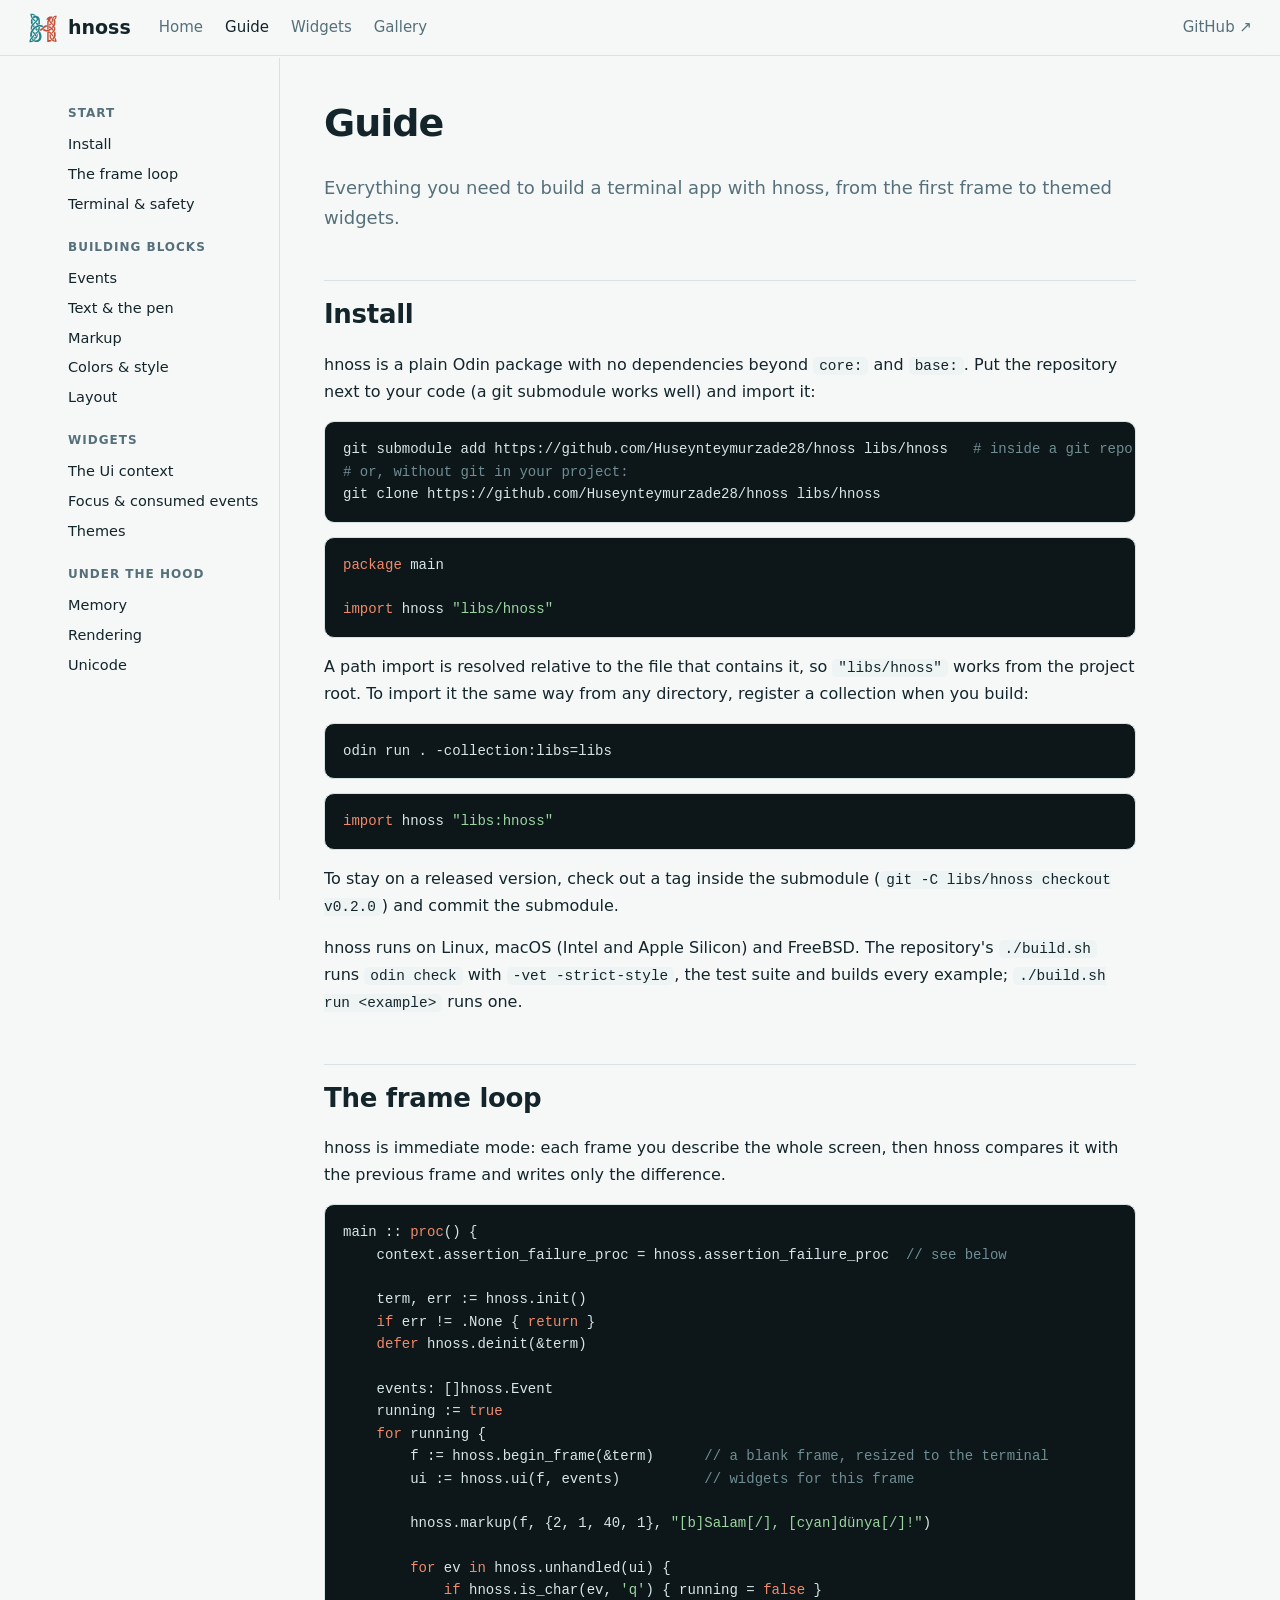
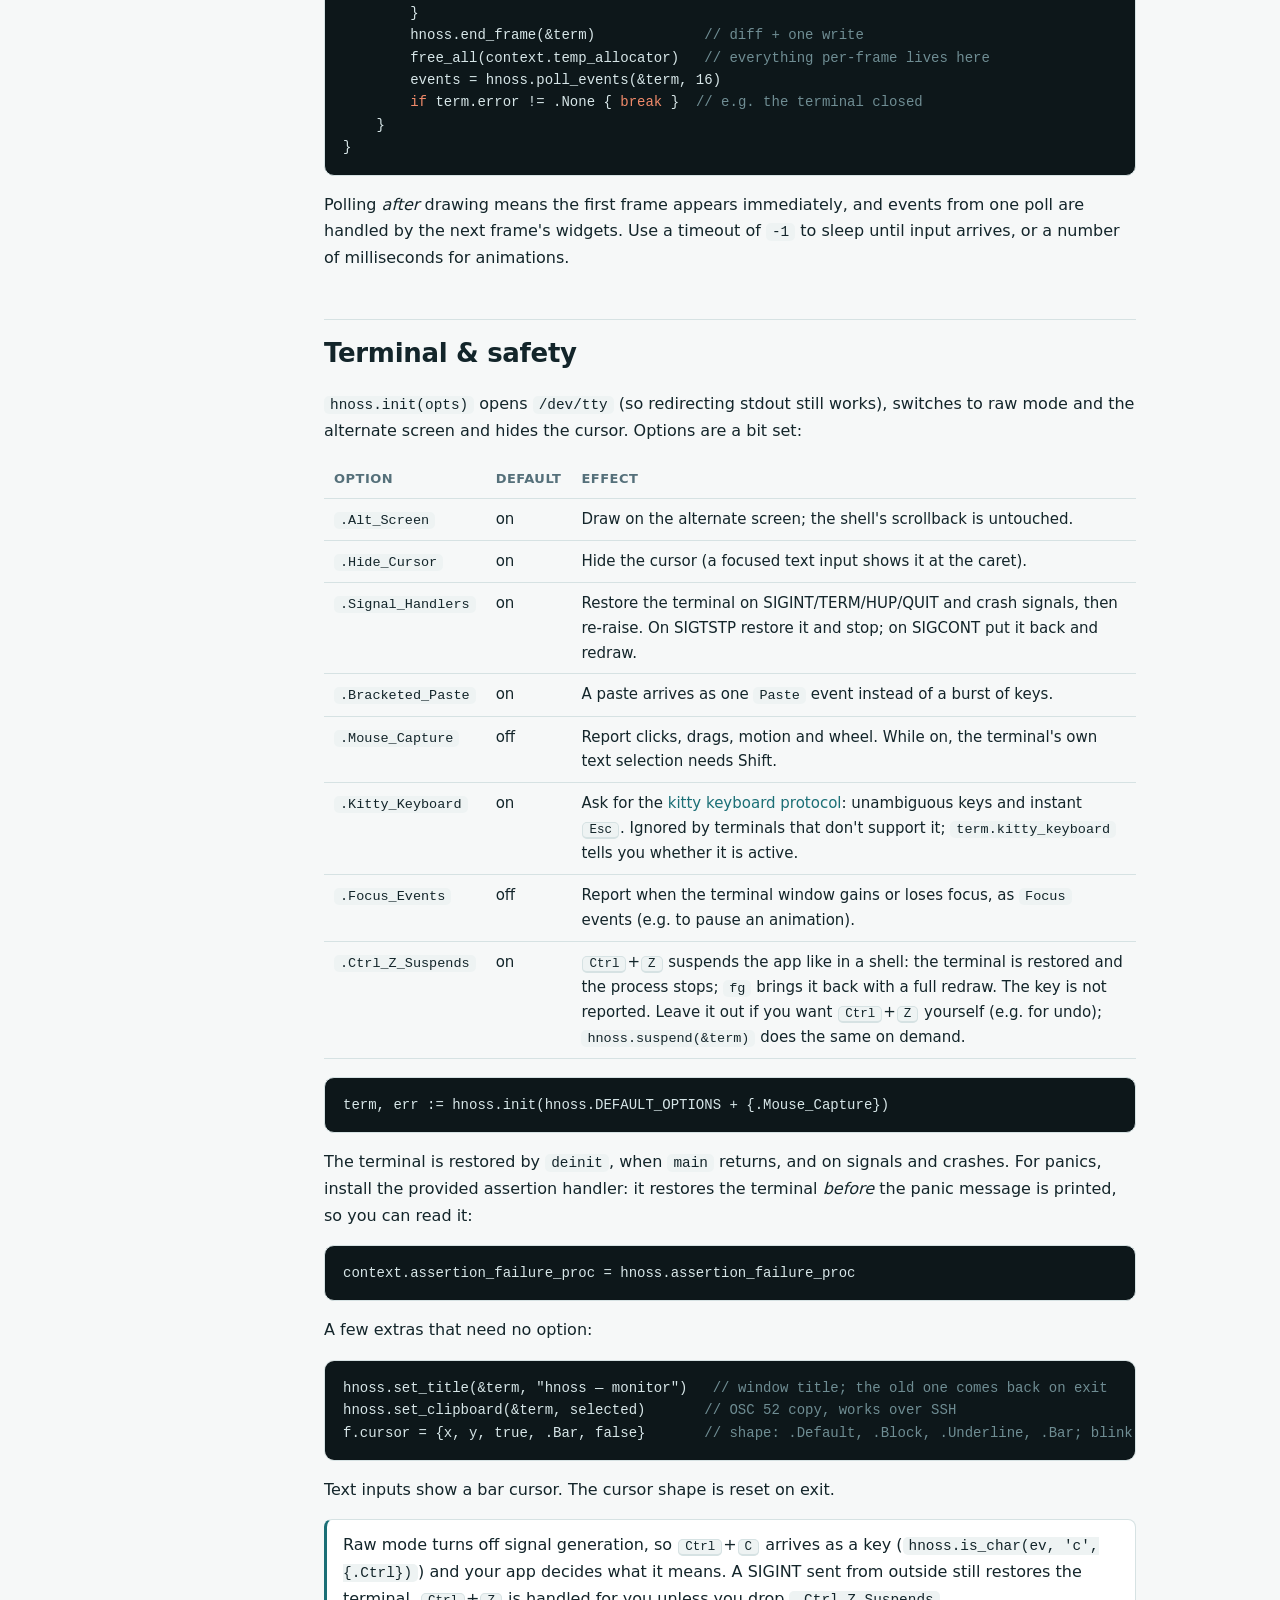
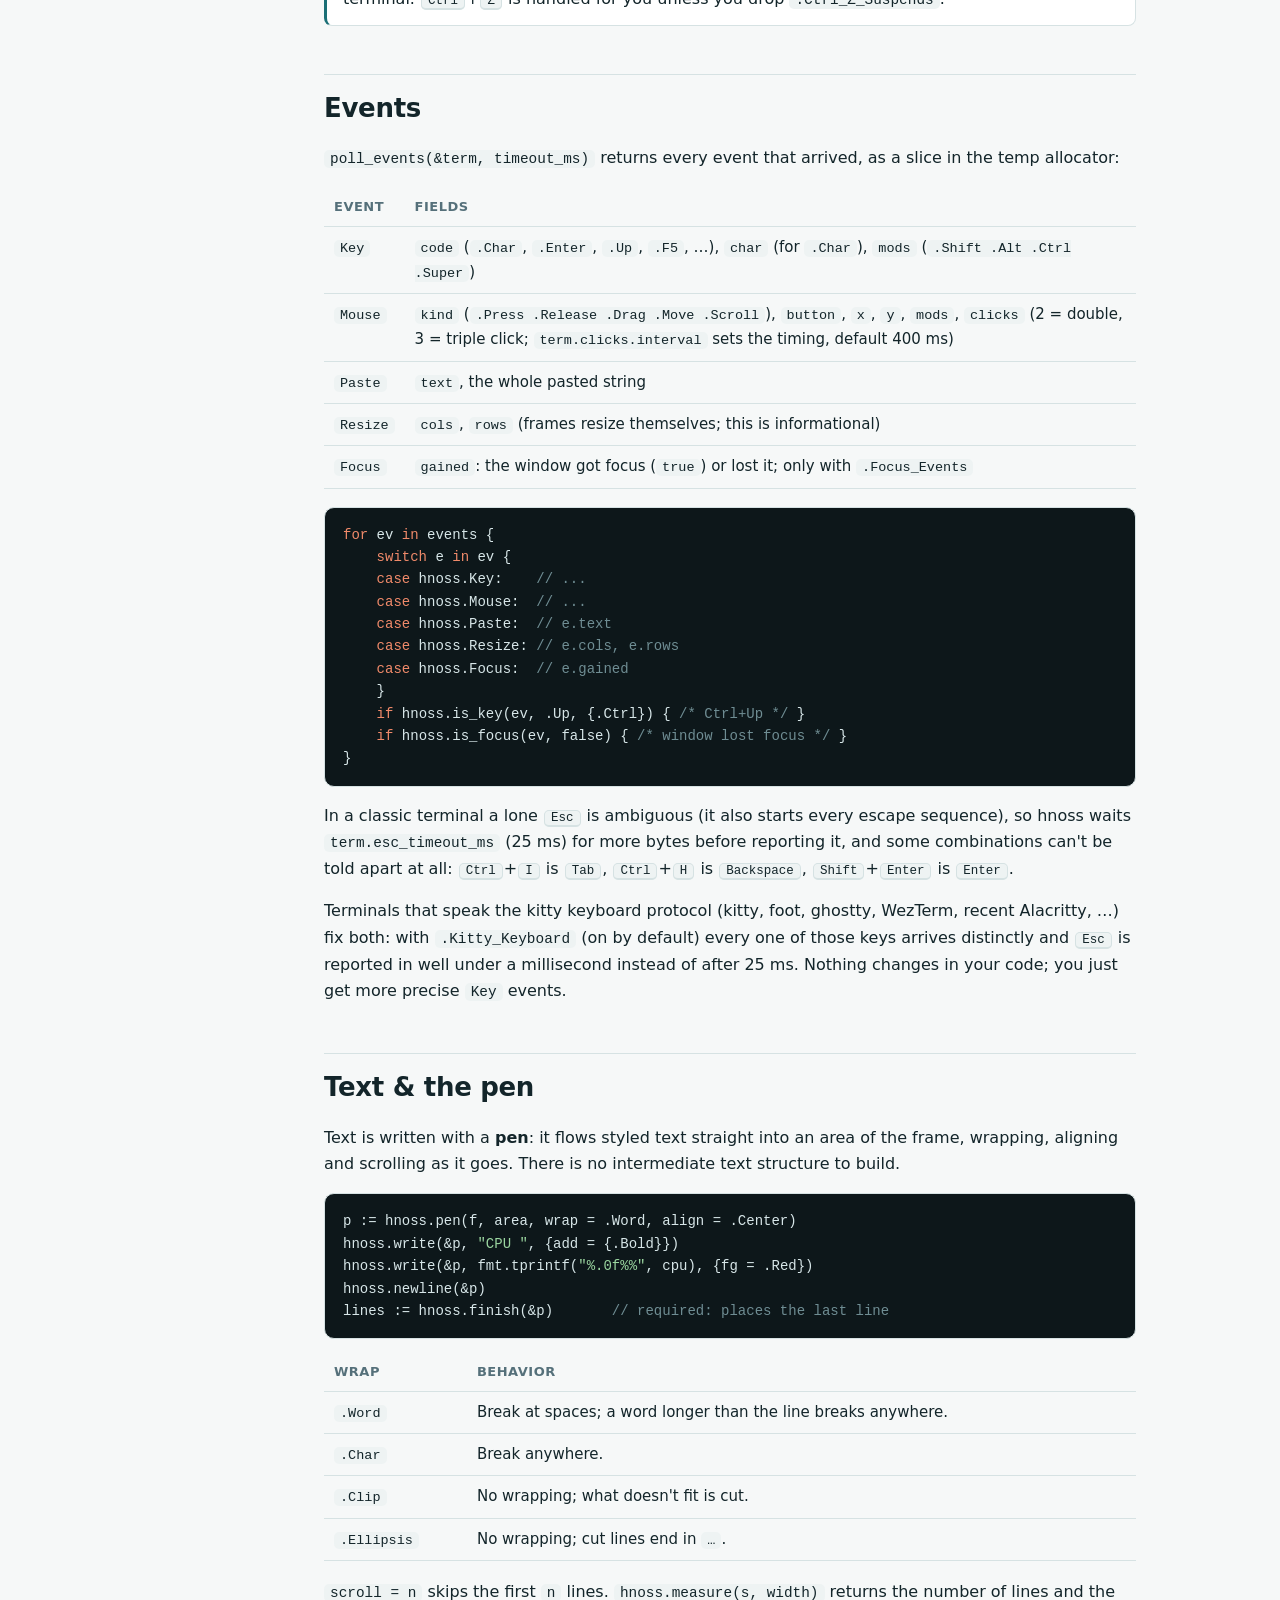
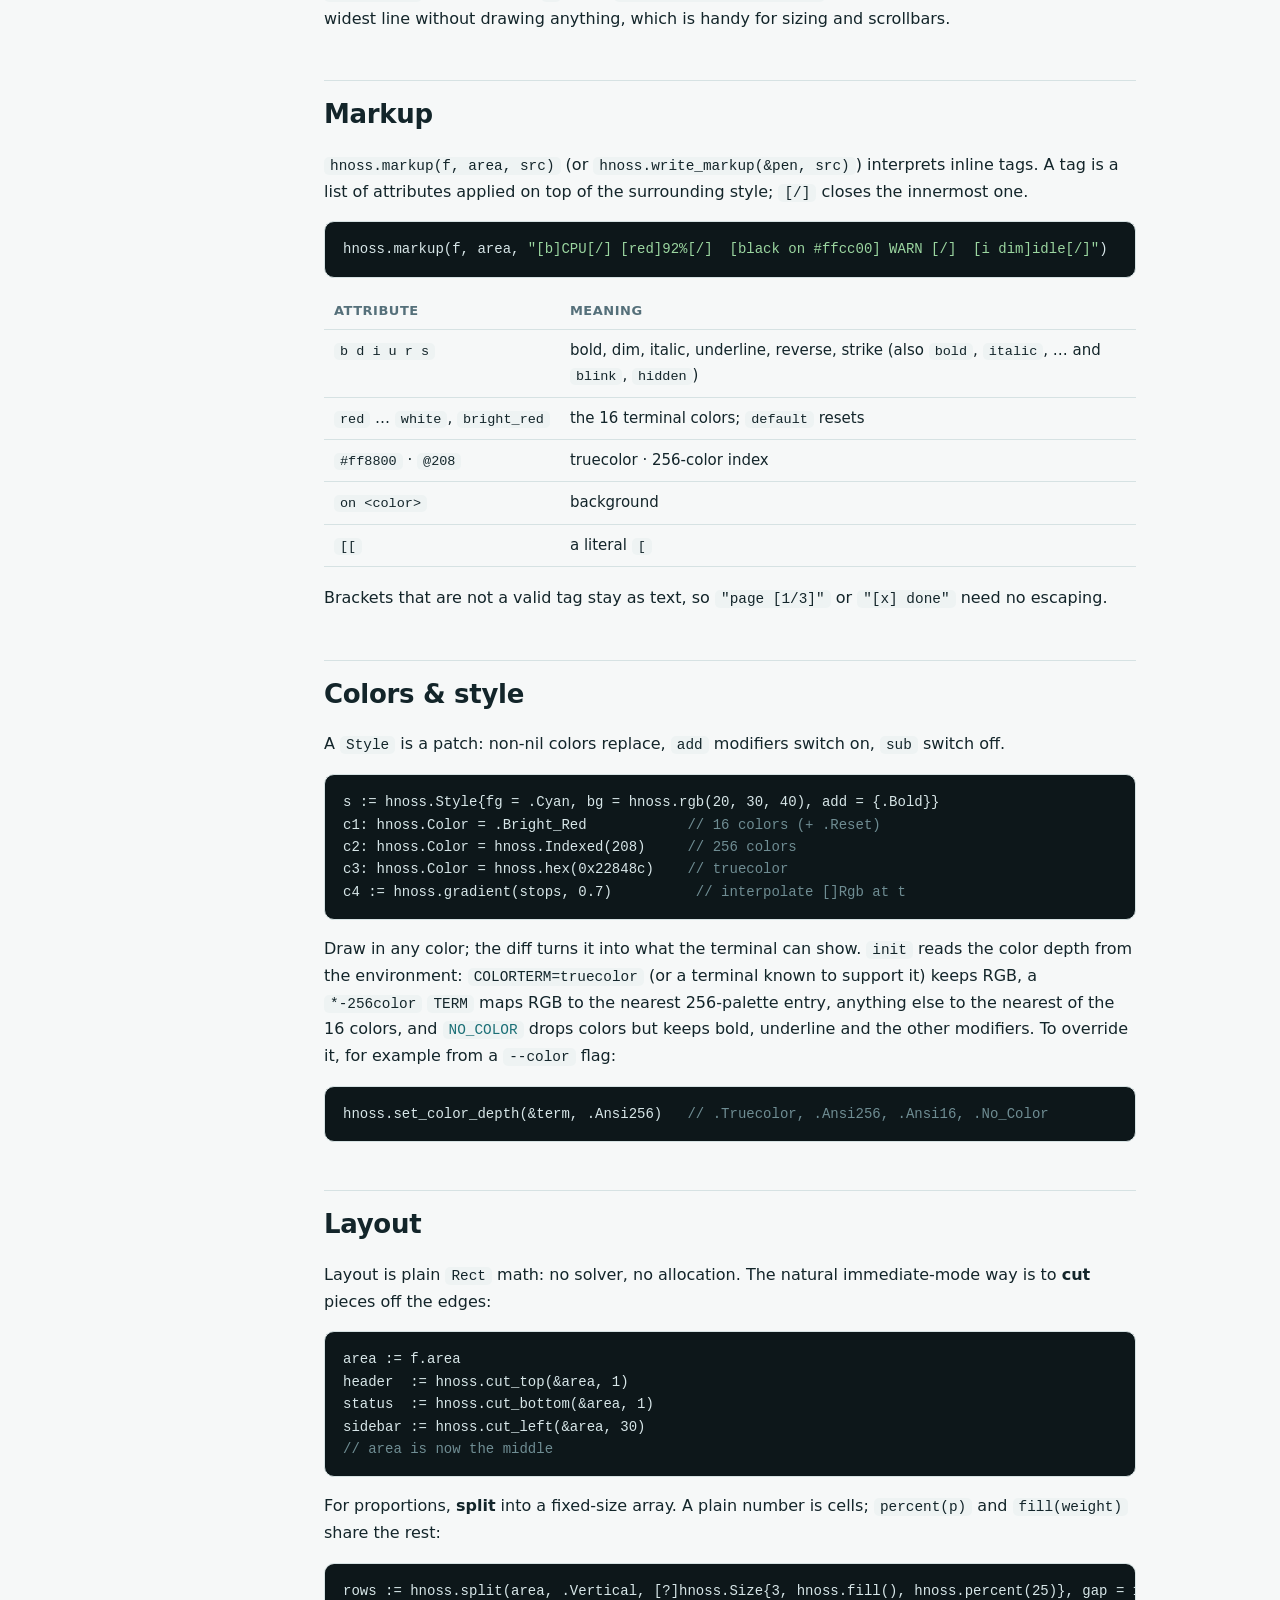
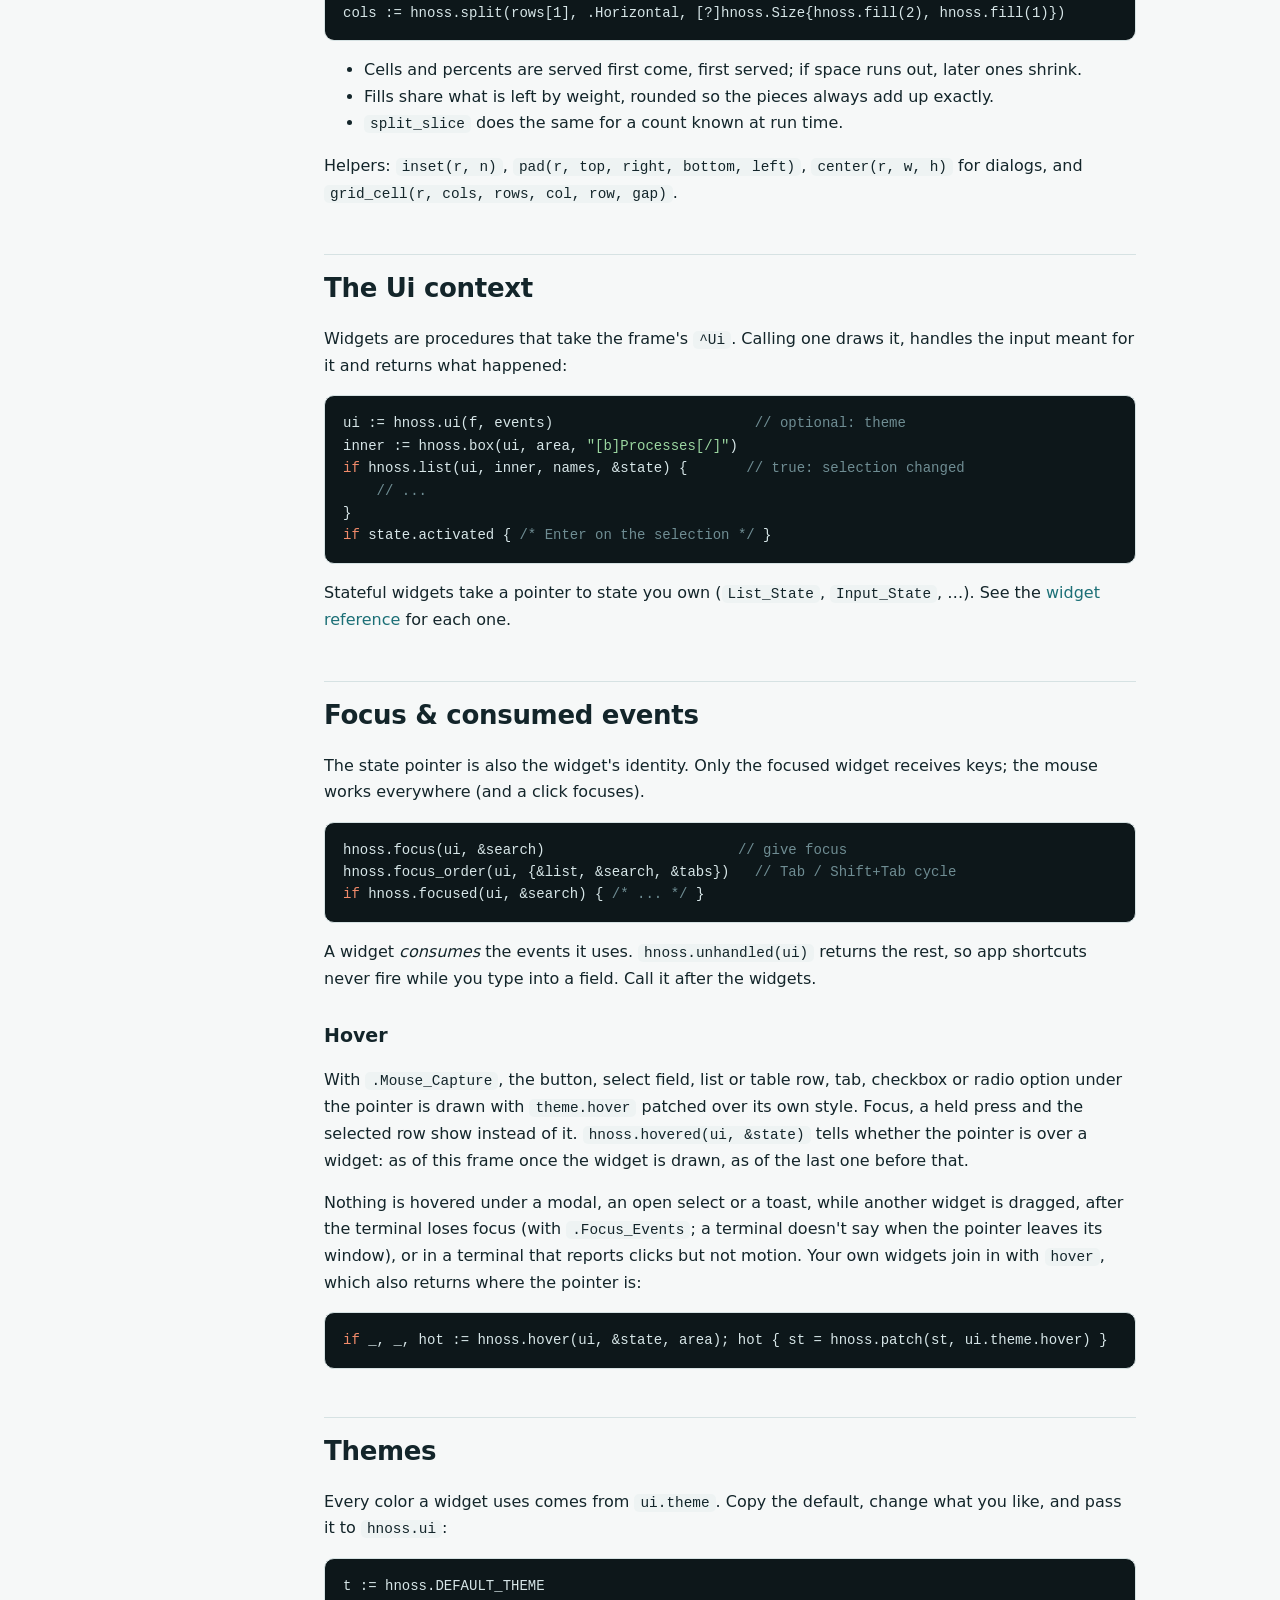
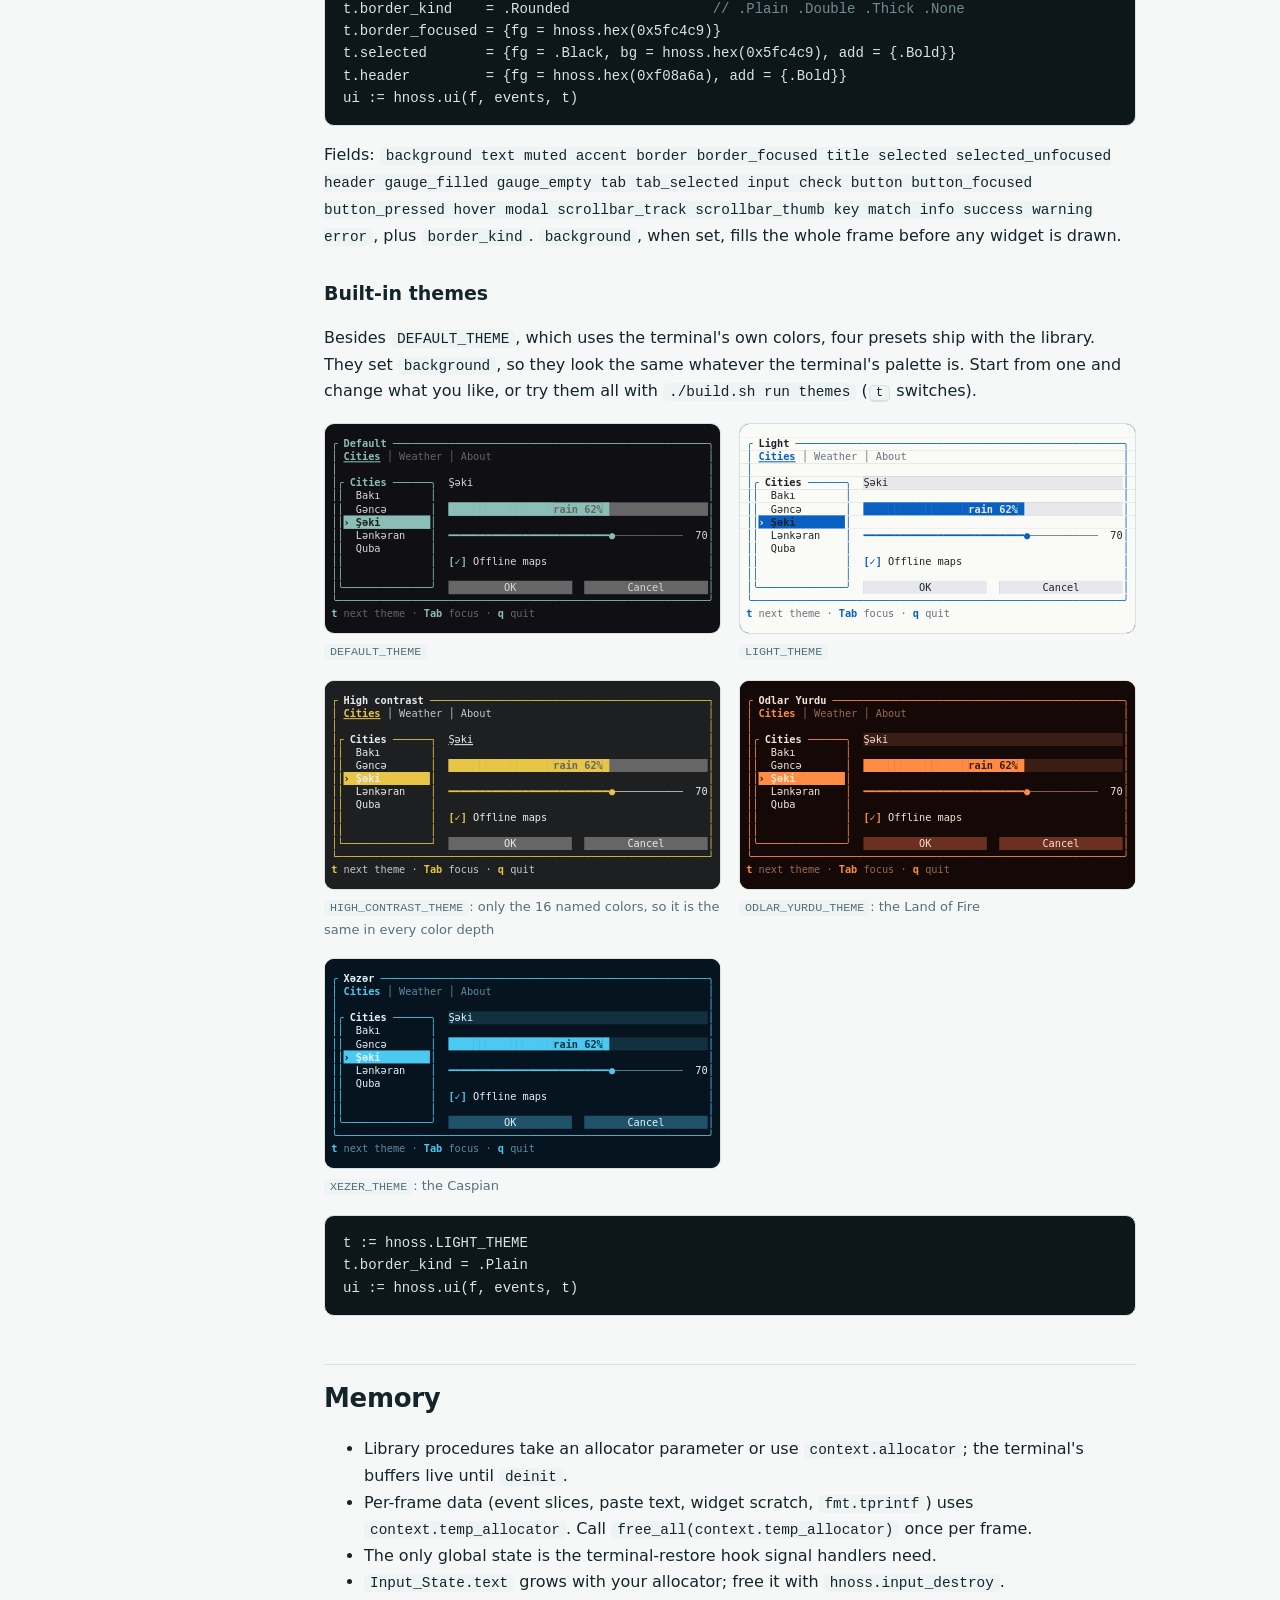
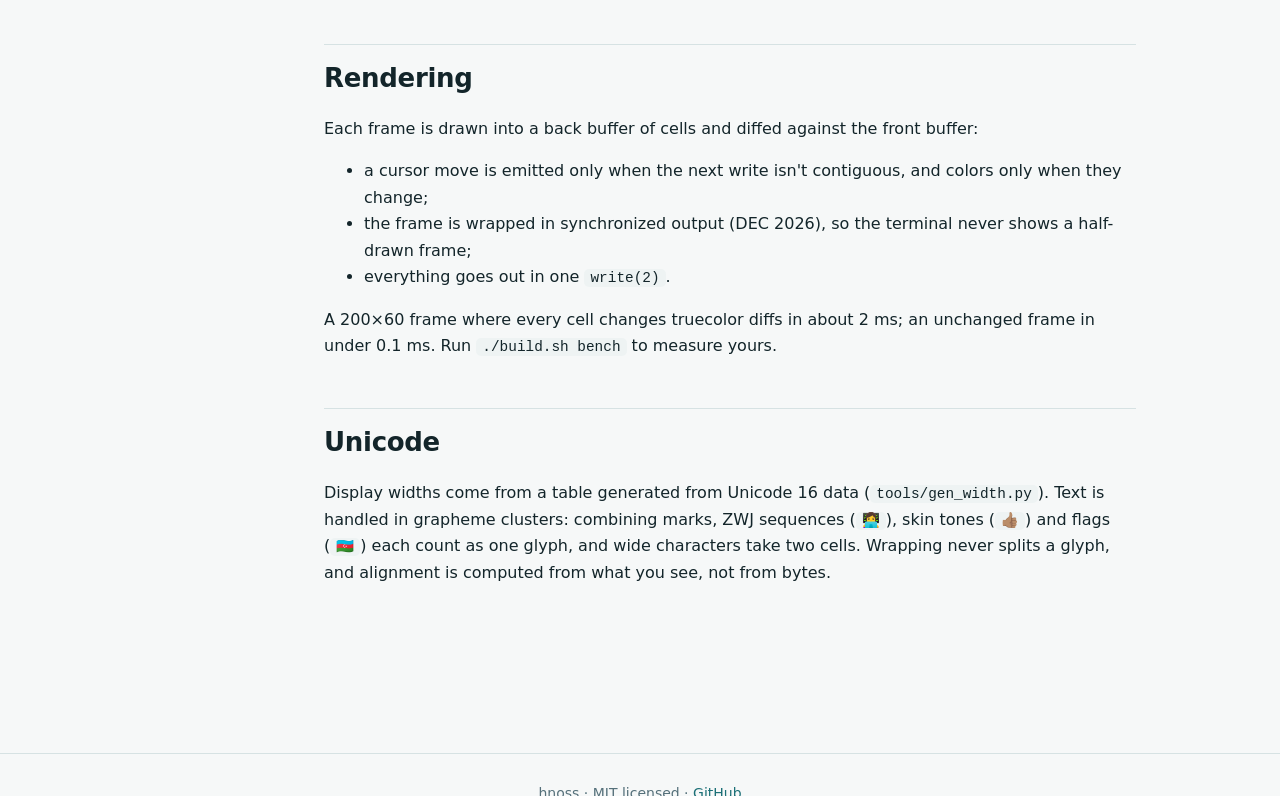
==== docs/guide.html @ 8251cd51 "backend: FreeBSD (#50) FreeBSD backend (core:sys/posix, with ioctl as a direct syscall), the monitor" ====
<!doctype html>
<html lang="en">
<head>
<meta charset="utf-8">
<meta name="viewport" content="width=device-width, initial-scale=1">
<title>Guide · hnoss</title>
<link rel="icon" href="assets/favicon.png">
<link rel="stylesheet" href="style.css">
</head>
<body>

<header class="top">
	<a class="brand" href="./"><img src="assets/logo.svg" alt="">hnoss</a>
	<nav>
		<a href="./">Home</a>
		<a class="on" href="guide.html">Guide</a>
		<a href="widgets.html">Widgets</a>
		<a href="./#gallery">Gallery</a>
	</nav>
	<nav class="gh"><a href="https://github.com/Huseynteymurzade28/hnoss">GitHub ↗</a></nav>
</header>

<div class="layout">
<aside class="side">
	<h4>Start</h4>
	<a href="#install">Install</a>
	<a href="#loop">The frame loop</a>
	<a href="#terminal">Terminal &amp; safety</a>
	<h4>Building blocks</h4>
	<a href="#events">Events</a>
	<a href="#text">Text &amp; the pen</a>
	<a href="#markup">Markup</a>
	<a href="#style">Colors &amp; style</a>
	<a href="#layout">Layout</a>
	<h4>Widgets</h4>
	<a href="#ui">The Ui context</a>
	<a href="#focus">Focus &amp; consumed events</a>
	<a href="#theme">Themes</a>
	<h4>Under the hood</h4>
	<a href="#memory">Memory</a>
	<a href="#render">Rendering</a>
	<a href="#unicode">Unicode</a>
</aside>

<main class="doc">
<h1>Guide</h1>
<p class="lead">Everything you need to build a terminal app with hnoss, from the first frame to themed widgets.</p>

<h2 id="install">Install</h2>
<p>hnoss is a plain Odin package with no dependencies beyond <code>core:</code> and <code>base:</code>. Put the repository next to your code (a git submodule works well) and import it:</p>
<pre><code>git submodule add https://github.com/Huseynteymurzade28/hnoss libs/hnoss   <span class="c"># inside a git repo (git init first)</span>
<span class="c"># or, without git in your project:</span>
git clone https://github.com/Huseynteymurzade28/hnoss libs/hnoss</code></pre>
<pre><code><span class="k">package</span> main

<span class="k">import</span> hnoss <span class="s">"libs/hnoss"</span></code></pre>
<p>A path import is resolved relative to the file that contains it, so <code>"libs/hnoss"</code> works from the project root. To import it the same way from any directory, register a collection when you build:</p>
<pre><code>odin run . -collection:libs=libs</code></pre>
<pre><code><span class="k">import</span> hnoss <span class="s">"libs:hnoss"</span></code></pre>
<p>To stay on a released version, check out a tag inside the submodule (<code>git -C libs/hnoss checkout v0.2.0</code>) and commit the submodule.</p>
<p>hnoss runs on Linux, macOS (Intel and Apple Silicon) and FreeBSD. The repository's <code>./build.sh</code> runs <code>odin check</code> with <code>-vet -strict-style</code>, the test suite and builds every example; <code>./build.sh run &lt;example&gt;</code> runs one.</p>

<h2 id="loop">The frame loop</h2>
<p>hnoss is immediate mode: each frame you describe the whole screen, then hnoss compares it with the previous frame and writes only the difference.</p>
<pre><code>main :: <span class="k">proc</span>() {
    context.assertion_failure_proc = hnoss.assertion_failure_proc  <span class="c">// see below</span>

    term, err := hnoss.init()
    <span class="k">if</span> err != .None { <span class="k">return</span> }
    <span class="k">defer</span> hnoss.deinit(&amp;term)

    events: []hnoss.Event
    running := <span class="k">true</span>
    <span class="k">for</span> running {
        f := hnoss.begin_frame(&amp;term)      <span class="c">// a blank frame, resized to the terminal</span>
        ui := hnoss.ui(f, events)          <span class="c">// widgets for this frame</span>

        hnoss.markup(f, {2, 1, 40, 1}, <span class="s">"[b]Salam[/], [cyan]dünya[/]!"</span>)

        <span class="k">for</span> ev <span class="k">in</span> hnoss.unhandled(ui) {
            <span class="k">if</span> hnoss.is_char(ev, <span class="s">'q'</span>) { running = <span class="k">false</span> }
        }
        hnoss.end_frame(&amp;term)             <span class="c">// diff + one write</span>
        free_all(context.temp_allocator)   <span class="c">// everything per-frame lives here</span>
        events = hnoss.poll_events(&amp;term, 16)
        <span class="k">if</span> term.error != .None { <span class="k">break</span> }  <span class="c">// e.g. the terminal closed</span>
    }
}</code></pre>
<p>Polling <em>after</em> drawing means the first frame appears immediately, and events from one poll are handled by the next frame's widgets. Use a timeout of <code>-1</code> to sleep until input arrives, or a number of milliseconds for animations.</p>

<h2 id="terminal">Terminal &amp; safety</h2>
<p><code>hnoss.init(opts)</code> opens <code>/dev/tty</code> (so redirecting stdout still works), switches to raw mode and the alternate screen and hides the cursor. Options are a bit set:</p>
<table class="ref">
<tr><th>Option</th><th>Default</th><th>Effect</th></tr>
<tr><td><code>.Alt_Screen</code></td><td>on</td><td>Draw on the alternate screen; the shell's scrollback is untouched.</td></tr>
<tr><td><code>.Hide_Cursor</code></td><td>on</td><td>Hide the cursor (a focused text input shows it at the caret).</td></tr>
<tr><td><code>.Signal_Handlers</code></td><td>on</td><td>Restore the terminal on SIGINT/TERM/HUP/QUIT and crash signals, then re-raise. On SIGTSTP restore it and stop; on SIGCONT put it back and redraw.</td></tr>
<tr><td><code>.Bracketed_Paste</code></td><td>on</td><td>A paste arrives as one <code>Paste</code> event instead of a burst of keys.</td></tr>
<tr><td><code>.Mouse_Capture</code></td><td>off</td><td>Report clicks, drags, motion and wheel. While on, the terminal's own text selection needs Shift.</td></tr>
<tr><td><code>.Kitty_Keyboard</code></td><td>on</td><td>Ask for the <a href="https://sw.kovidgoyal.net/kitty/keyboard-protocol/">kitty keyboard protocol</a>: unambiguous keys and instant <kbd>Esc</kbd>. Ignored by terminals that don't support it; <code>term.kitty_keyboard</code> tells you whether it is active.</td></tr>
<tr><td><code>.Focus_Events</code></td><td>off</td><td>Report when the terminal window gains or loses focus, as <code>Focus</code> events (e.g. to pause an animation).</td></tr>
<tr><td><code>.Ctrl_Z_Suspends</code></td><td>on</td><td><kbd>Ctrl</kbd>+<kbd>Z</kbd> suspends the app like in a shell: the terminal is restored and the process stops; <code>fg</code> brings it back with a full redraw. The key is not reported. Leave it out if you want <kbd>Ctrl</kbd>+<kbd>Z</kbd> yourself (e.g. for undo); <code>hnoss.suspend(&amp;term)</code> does the same on demand.</td></tr>
</table>
<pre><code>term, err := hnoss.init(hnoss.DEFAULT_OPTIONS + {.Mouse_Capture})</code></pre>
<p>The terminal is restored by <code>deinit</code>, when <code>main</code> returns, and on signals and crashes. For panics, install the provided assertion handler: it restores the terminal <em>before</em> the panic message is printed, so you can read it:</p>
<pre><code>context.assertion_failure_proc = hnoss.assertion_failure_proc</code></pre>
<p>A few extras that need no option:</p>
<pre><code>hnoss.set_title(&amp;term, "hnoss — monitor")   <span class="c">// window title; the old one comes back on exit</span>
hnoss.set_clipboard(&amp;term, selected)       <span class="c">// OSC 52 copy, works over SSH</span>
f.cursor = {x, y, true, .Bar, false}       <span class="c">// shape: .Default, .Block, .Underline, .Bar; blink</span></code></pre>
<p>Text inputs show a bar cursor. The cursor shape is reset on exit.</p>
<div class="note">Raw mode turns off signal generation, so <kbd>Ctrl</kbd>+<kbd>C</kbd> arrives as a key (<code>hnoss.is_char(ev, 'c', {.Ctrl})</code>) and your app decides what it means. A SIGINT sent from outside still restores the terminal. <kbd>Ctrl</kbd>+<kbd>Z</kbd> is handled for you unless you drop <code>.Ctrl_Z_Suspends</code>.</div>

<h2 id="events">Events</h2>
<p><code>poll_events(&amp;term, timeout_ms)</code> returns every event that arrived, as a slice in the temp allocator:</p>
<table class="ref">
<tr><th>Event</th><th>Fields</th></tr>
<tr><td><code>Key</code></td><td><code>code</code> (<code>.Char</code>, <code>.Enter</code>, <code>.Up</code>, <code>.F5</code>, …), <code>char</code> (for <code>.Char</code>), <code>mods</code> (<code>.Shift .Alt .Ctrl .Super</code>)</td></tr>
<tr><td><code>Mouse</code></td><td><code>kind</code> (<code>.Press .Release .Drag .Move .Scroll</code>), <code>button</code>, <code>x</code>, <code>y</code>, <code>mods</code>, <code>clicks</code> (2 = double, 3 = triple click; <code>term.clicks.interval</code> sets the timing, default 400 ms)</td></tr>
<tr><td><code>Paste</code></td><td><code>text</code>, the whole pasted string</td></tr>
<tr><td><code>Resize</code></td><td><code>cols</code>, <code>rows</code> (frames resize themselves; this is informational)</td></tr>
<tr><td><code>Focus</code></td><td><code>gained</code>: the window got focus (<code>true</code>) or lost it; only with <code>.Focus_Events</code></td></tr>
</table>
<pre><code><span class="k">for</span> ev <span class="k">in</span> events {
    <span class="k">switch</span> e <span class="k">in</span> ev {
    <span class="k">case</span> hnoss.Key:    <span class="c">// ...</span>
    <span class="k">case</span> hnoss.Mouse:  <span class="c">// ...</span>
    <span class="k">case</span> hnoss.Paste:  <span class="c">// e.text</span>
    <span class="k">case</span> hnoss.Resize: <span class="c">// e.cols, e.rows</span>
    <span class="k">case</span> hnoss.Focus:  <span class="c">// e.gained</span>
    }
    <span class="k">if</span> hnoss.is_key(ev, .Up, {.Ctrl}) { <span class="c">/* Ctrl+Up */</span> }
    <span class="k">if</span> hnoss.is_focus(ev, false) { <span class="c">/* window lost focus */</span> }
}</code></pre>
<p>In a classic terminal a lone <kbd>Esc</kbd> is ambiguous (it also starts every escape sequence), so hnoss waits <code>term.esc_timeout_ms</code> (25 ms) for more bytes before reporting it, and some combinations can't be told apart at all: <kbd>Ctrl</kbd>+<kbd>I</kbd> is <kbd>Tab</kbd>, <kbd>Ctrl</kbd>+<kbd>H</kbd> is <kbd>Backspace</kbd>, <kbd>Shift</kbd>+<kbd>Enter</kbd> is <kbd>Enter</kbd>.</p>
<p>Terminals that speak the kitty keyboard protocol (kitty, foot, ghostty, WezTerm, recent Alacritty, …) fix both: with <code>.Kitty_Keyboard</code> (on by default) every one of those keys arrives distinctly and <kbd>Esc</kbd> is reported in well under a millisecond instead of after 25 ms. Nothing changes in your code; you just get more precise <code>Key</code> events.</p>

<h2 id="text">Text &amp; the pen</h2>
<p>Text is written with a <strong>pen</strong>: it flows styled text straight into an area of the frame, wrapping, aligning and scrolling as it goes. There is no intermediate text structure to build.</p>
<pre><code>p := hnoss.pen(f, area, wrap = .Word, align = .Center)
hnoss.write(&amp;p, <span class="s">"CPU "</span>, {add = {.Bold}})
hnoss.write(&amp;p, fmt.tprintf(<span class="s">"%.0f%%"</span>, cpu), {fg = .Red})
hnoss.newline(&amp;p)
lines := hnoss.finish(&amp;p)       <span class="c">// required: places the last line</span></code></pre>
<table class="ref">
<tr><th>Wrap</th><th>Behavior</th></tr>
<tr><td><code>.Word</code></td><td>Break at spaces; a word longer than the line breaks anywhere.</td></tr>
<tr><td><code>.Char</code></td><td>Break anywhere.</td></tr>
<tr><td><code>.Clip</code></td><td>No wrapping; what doesn't fit is cut.</td></tr>
<tr><td><code>.Ellipsis</code></td><td>No wrapping; cut lines end in <code>…</code>.</td></tr>
</table>
<p><code>scroll = n</code> skips the first <code>n</code> lines. <code>hnoss.measure(s, width)</code> returns the number of lines and the widest line without drawing anything, which is handy for sizing and scrollbars.</p>

<h2 id="markup">Markup</h2>
<p><code>hnoss.markup(f, area, src)</code> (or <code>hnoss.write_markup(&amp;pen, src)</code>) interprets inline tags. A tag is a list of attributes applied on top of the surrounding style; <code>[/]</code> closes the innermost one.</p>
<pre><code>hnoss.markup(f, area, <span class="s">"[b]CPU[/] [red]92%[/]  [black on #ffcc00] WARN [/]  [i dim]idle[/]"</span>)</code></pre>
<table class="ref">
<tr><th>Attribute</th><th>Meaning</th></tr>
<tr><td><code>b d i u r s</code></td><td>bold, dim, italic, underline, reverse, strike (also <code>bold</code>, <code>italic</code>, … and <code>blink</code>, <code>hidden</code>)</td></tr>
<tr><td><code>red</code> … <code>white</code>, <code>bright_red</code></td><td>the 16 terminal colors; <code>default</code> resets</td></tr>
<tr><td><code>#ff8800</code> · <code>@208</code></td><td>truecolor · 256-color index</td></tr>
<tr><td><code>on &lt;color&gt;</code></td><td>background</td></tr>
<tr><td><code>[[</code></td><td>a literal <code>[</code></td></tr>
</table>
<p>Brackets that are not a valid tag stay as text, so <code>"page [1/3]"</code> or <code>"[x] done"</code> need no escaping.</p>

<h2 id="style">Colors &amp; style</h2>
<p>A <code>Style</code> is a patch: non-nil colors replace, <code>add</code> modifiers switch on, <code>sub</code> switch off.</p>
<pre><code>s := hnoss.Style{fg = .Cyan, bg = hnoss.rgb(20, 30, 40), add = {.Bold}}
c1: hnoss.Color = .Bright_Red            <span class="c">// 16 colors (+ .Reset)</span>
c2: hnoss.Color = hnoss.Indexed(208)     <span class="c">// 256 colors</span>
c3: hnoss.Color = hnoss.hex(0x22848c)    <span class="c">// truecolor</span>
c4 := hnoss.gradient(stops, 0.7)          <span class="c">// interpolate []Rgb at t</span></code></pre>
<p>Draw in any color; the diff turns it into what the terminal can show. <code>init</code> reads the color depth from the environment: <code>COLORTERM=truecolor</code> (or a terminal known to support it) keeps RGB, a <code>*-256color</code> <code>TERM</code> maps RGB to the nearest 256-palette entry, anything else to the nearest of the 16 colors, and <a href="https://no-color.org"><code>NO_COLOR</code></a> drops colors but keeps bold, underline and the other modifiers. To override it, for example from a <code>--color</code> flag:</p>
<pre><code>hnoss.set_color_depth(&amp;term, .Ansi256)   <span class="c">// .Truecolor, .Ansi256, .Ansi16, .No_Color</span></code></pre>

<h2 id="layout">Layout</h2>
<p>Layout is plain <code>Rect</code> math: no solver, no allocation. The natural immediate-mode way is to <strong>cut</strong> pieces off the edges:</p>
<pre><code>area := f.area
header  := hnoss.cut_top(&amp;area, 1)
status  := hnoss.cut_bottom(&amp;area, 1)
sidebar := hnoss.cut_left(&amp;area, 30)
<span class="c">// area is now the middle</span></code></pre>
<p>For proportions, <strong>split</strong> into a fixed-size array. A plain number is cells; <code>percent(p)</code> and <code>fill(weight)</code> share the rest:</p>
<pre><code>rows := hnoss.split(area, .Vertical, [?]hnoss.Size{3, hnoss.fill(), hnoss.percent(25)}, gap = 1)
cols := hnoss.split(rows[1], .Horizontal, [?]hnoss.Size{hnoss.fill(2), hnoss.fill(1)})</code></pre>
<ul>
<li>Cells and percents are served first come, first served; if space runs out, later ones shrink.</li>
<li>Fills share what is left by weight, rounded so the pieces always add up exactly.</li>
<li><code>split_slice</code> does the same for a count known at run time.</li>
</ul>
<p>Helpers: <code>inset(r, n)</code>, <code>pad(r, top, right, bottom, left)</code>, <code>center(r, w, h)</code> for dialogs, and <code>grid_cell(r, cols, rows, col, row, gap)</code>.</p>

<h2 id="ui">The Ui context</h2>
<p>Widgets are procedures that take the frame's <code>^Ui</code>. Calling one draws it, handles the input meant for it and returns what happened:</p>
<pre><code>ui := hnoss.ui(f, events)                        <span class="c">// optional: theme</span>
inner := hnoss.box(ui, area, <span class="s">"[b]Processes[/]"</span>)
<span class="k">if</span> hnoss.list(ui, inner, names, &amp;state) {       <span class="c">// true: selection changed</span>
    <span class="c">// ...</span>
}
<span class="k">if</span> state.activated { <span class="c">/* Enter on the selection */</span> }</code></pre>
<p>Stateful widgets take a pointer to state you own (<code>List_State</code>, <code>Input_State</code>, …). See the <a href="widgets.html">widget reference</a> for each one.</p>

<h2 id="focus">Focus &amp; consumed events</h2>
<p>The state pointer is also the widget's identity. Only the focused widget receives keys; the mouse works everywhere (and a click focuses).</p>
<pre><code>hnoss.focus(ui, &amp;search)                       <span class="c">// give focus</span>
hnoss.focus_order(ui, {&amp;list, &amp;search, &amp;tabs})   <span class="c">// Tab / Shift+Tab cycle</span>
<span class="k">if</span> hnoss.focused(ui, &amp;search) { <span class="c">/* ... */</span> }</code></pre>
<p>A widget <em>consumes</em> the events it uses. <code>hnoss.unhandled(ui)</code> returns the rest, so app shortcuts never fire while you type into a field. Call it after the widgets.</p>

<h3 id="hover">Hover</h3>
<p>With <code>.Mouse_Capture</code>, the button, select field, list or table row, tab, checkbox or radio option under the pointer is drawn with <code>theme.hover</code> patched over its own style. Focus, a held press and the selected row show instead of it. <code>hnoss.hovered(ui, &amp;state)</code> tells whether the pointer is over a widget: as of this frame once the widget is drawn, as of the last one before that.</p>
<p>Nothing is hovered under a modal, an open select or a toast, while another widget is dragged, after the terminal loses focus (with <code>.Focus_Events</code>; a terminal doesn't say when the pointer leaves its window), or in a terminal that reports clicks but not motion. Your own widgets join in with <code>hover</code>, which also returns where the pointer is:</p>
<pre><code><span class="k">if</span> _, _, hot := hnoss.hover(ui, &amp;state, area); hot { st = hnoss.patch(st, ui.theme.hover) }</code></pre>

<h2 id="theme">Themes</h2>
<p>Every color a widget uses comes from <code>ui.theme</code>. Copy the default, change what you like, and pass it to <code>hnoss.ui</code>:</p>
<pre><code>t := hnoss.DEFAULT_THEME
t.border_kind    = .Rounded                 <span class="c">// .Plain .Double .Thick .None</span>
t.border_focused = {fg = hnoss.hex(0x5fc4c9)}
t.selected       = {fg = .Black, bg = hnoss.hex(0x5fc4c9), add = {.Bold}}
t.header         = {fg = hnoss.hex(0xf08a6a), add = {.Bold}}
ui := hnoss.ui(f, events, t)</code></pre>
<p>Fields: <code>background text muted accent border border_focused title selected selected_unfocused header gauge_filled gauge_empty tab tab_selected input check button button_focused button_pressed hover modal scrollbar_track scrollbar_thumb key match info success warning error</code>, plus <code>border_kind</code>. <code>background</code>, when set, fills the whole frame before any widget is drawn.</p>

<h3 id="presets">Built-in themes</h3>
<p>Besides <code>DEFAULT_THEME</code>, which uses the terminal's own colors, four presets ship with the library. They set <code>background</code>, so they look the same whatever the terminal's palette is. Start from one and change what you like, or try them all with <code>./build.sh run themes</code> (<kbd>t</kbd> switches).</p>
<div class="themes">
<figure><img src="themes/default.svg" alt="default theme"><figcaption><code>DEFAULT_THEME</code></figcaption></figure>
<figure><img src="themes/light.svg" alt="light theme"><figcaption><code>LIGHT_THEME</code></figcaption></figure>
<figure><img src="themes/high_contrast.svg" alt="high-contrast theme"><figcaption><code>HIGH_CONTRAST_THEME</code>: only the 16 named colors, so it is the same in every color depth</figcaption></figure>
<figure><img src="themes/odlar_yurdu.svg" alt="Odlar Yurdu theme"><figcaption><code>ODLAR_YURDU_THEME</code>: the Land of Fire</figcaption></figure>
<figure><img src="themes/xezer.svg" alt="Xəzər theme"><figcaption><code>XEZER_THEME</code>: the Caspian</figcaption></figure>
</div>
<pre><code>t := hnoss.LIGHT_THEME
t.border_kind = .Plain
ui := hnoss.ui(f, events, t)</code></pre>

<h2 id="memory">Memory</h2>
<ul>
<li>Library procedures take an allocator parameter or use <code>context.allocator</code>; the terminal's buffers live until <code>deinit</code>.</li>
<li>Per-frame data (event slices, paste text, widget scratch, <code>fmt.tprintf</code>) uses <code>context.temp_allocator</code>. Call <code>free_all(context.temp_allocator)</code> once per frame.</li>
<li>The only global state is the terminal-restore hook signal handlers need.</li>
<li><code>Input_State.text</code> grows with your allocator; free it with <code>hnoss.input_destroy</code>.</li>
</ul>

<h2 id="render">Rendering</h2>
<p>Each frame is drawn into a back buffer of cells and diffed against the front buffer:</p>
<ul>
<li>a cursor move is emitted only when the next write isn't contiguous, and colors only when they change;</li>
<li>the frame is wrapped in synchronized output (DEC 2026), so the terminal never shows a half-drawn frame;</li>
<li>everything goes out in one <code>write(2)</code>.</li>
</ul>
<p>A 200×60 frame where every cell changes truecolor diffs in about 2 ms; an unchanged frame in under 0.1 ms. Run <code>./build.sh bench</code> to measure yours.</p>

<h2 id="unicode">Unicode</h2>
<p>Display widths come from a table generated from Unicode 16 data (<code>tools/gen_width.py</code>). Text is handled in grapheme clusters: combining marks, ZWJ sequences (<code>👩‍💻</code>), skin tones (<code>👍🏽</code>) and flags (<code>🇦🇿</code>) each count as one glyph, and wide characters take two cells. Wrapping never splits a glyph, and alignment is computed from what you see, not from bytes.</p>
</main>
</div>

<footer>hnoss · MIT licensed · <a href="https://github.com/Huseynteymurzade28/hnoss">GitHub</a></footer>
</body>
</html>
---- docs/style.css ----
:root {
	--bg: #0c1417;
	--panel: #111e22;
	--panel-2: #16262b;
	--line: #223a40;
	--text: #dce8ea;
	--dim: #8aa3a8;
	--teal: #22848c;
	--teal-l: #5fc4c9;
	--red: #c44e36;
	--red-l: #f08a6a;
	--code-bg: #0a1113;
	--radius: 10px;
	--mono: "JetBrains Mono", "Fira Code", ui-monospace, "SF Mono", Menlo, Consolas, monospace;
	--sans: Inter, system-ui, -apple-system, "Segoe UI", Roboto, sans-serif;
}

@media (prefers-color-scheme: light) {
	:root {
		--bg: #f6f8f8;
		--panel: #ffffff;
		--panel-2: #eef3f3;
		--line: #d6e2e3;
		--text: #13252a;
		--dim: #55707a;
		--teal-l: #1b6f76;
		--red-l: #b0432e;
		--code-bg: #0d171a;
	}
}

* { box-sizing: border-box; }
html { scroll-behavior: smooth; }
body {
	margin: 0;
	background: var(--bg);
	color: var(--text);
	font: 16px/1.65 var(--sans);
}
a { color: var(--teal-l); text-decoration: none; }
a:hover { text-decoration: underline; }

/* ---------- top bar ---------- */
.top {
	position: sticky; top: 0; z-index: 10;
	display: flex; align-items: center; gap: 28px;
	padding: 12px 28px;
	background: color-mix(in srgb, var(--bg) 88%, transparent);
	backdrop-filter: blur(8px);
	border-bottom: 1px solid var(--line);
}
.brand { display: flex; align-items: center; gap: 10px; font-weight: 700; font-size: 19px; color: var(--text); }
.brand img { width: 30px; height: 30px; }
.brand:hover { text-decoration: none; }
.top nav { display: flex; gap: 22px; font-size: 15px; }
.top nav a { color: var(--dim); }
.top nav a.on, .top nav a:hover { color: var(--text); text-decoration: none; }
.top .gh { margin-left: auto; }

/* ---------- landing ---------- */
.hero { text-align: center; padding: 72px 24px 32px; }
.hero img.logo { width: 132px; height: 132px; filter: drop-shadow(0 10px 30px rgba(34, 132, 140, .35)); }
.hero h1 { font-size: 54px; letter-spacing: -1.5px; margin: 14px 0 4px; }
.hero h1 span { background: linear-gradient(90deg, var(--teal-l), var(--red-l)); -webkit-background-clip: text; background-clip: text; color: transparent; }
.hero p.tag { font-size: 20px; color: var(--dim); max-width: 640px; margin: 0 auto 26px; }
.cta { display: flex; gap: 12px; justify-content: center; flex-wrap: wrap; }
.btn {
	display: inline-block; padding: 10px 20px; border-radius: 999px;
	font-weight: 600; font-size: 15px; border: 1px solid var(--line); color: var(--text);
}
.btn.primary { background: linear-gradient(90deg, var(--teal), var(--red)); border: 0; color: #fff; }
.btn:hover { text-decoration: none; filter: brightness(1.1); }

.shot { max-width: 1160px; margin: 36px auto 0; padding: 0 24px; }
.shot img, .tile img, .widget img {
	width: 100%; display: block; border-radius: var(--radius);
	border: 1px solid var(--line); box-shadow: 0 18px 50px rgba(0, 0, 0, .35);
}
.caption { text-align: center; color: var(--dim); font-size: 14px; margin-top: 10px; }

section.band { max-width: 1160px; margin: 0 auto; padding: 56px 24px 8px; }
section.band > h2 { font-size: 30px; margin: 0 0 6px; letter-spacing: -.5px; }
section.band > p.lead { color: var(--dim); margin: 0 0 26px; }

.features { display: grid; grid-template-columns: repeat(3, 1fr); gap: 16px; }
@media (max-width: 860px) { .features { grid-template-columns: 1fr; } }
.feature { background: var(--panel); border: 1px solid var(--line); border-radius: var(--radius); padding: 18px 20px; }
.feature h3 { margin: 0 0 6px; font-size: 17px; }
.feature h3 b { color: var(--red-l); }
.feature p { margin: 0; color: var(--dim); font-size: 15px; }

.gallery { display: grid; grid-template-columns: repeat(auto-fit, minmax(320px, 1fr)); gap: 22px; }
.tile h3 { margin: 12px 0 2px; font-size: 16px; }
.tile p { margin: 0; color: var(--dim); font-size: 14px; }
.tile code { font-size: 13px; }

.themes { display: grid; grid-template-columns: repeat(auto-fit, minmax(260px, 1fr)); gap: 18px; margin: 18px 0; }
.themes figure { margin: 0; }
.themes img { width: 100%; display: block; border-radius: var(--radius); border: 1px solid var(--line); }
.themes figcaption { color: var(--dim); font-size: 13px; margin-top: 6px; }

/* ---------- docs pages ---------- */
.layout { display: grid; grid-template-columns: 240px minmax(0, 1fr); max-width: 1200px; margin: 0 auto; }
.side { position: sticky; top: 58px; align-self: start; height: calc(100vh - 58px); overflow: auto; padding: 28px 18px 40px 28px; border-right: 1px solid var(--line); }
.side h4 { margin: 18px 0 6px; font-size: 12px; text-transform: uppercase; letter-spacing: 1px; color: var(--dim); }
.side a { display: block; padding: 3px 0; color: var(--text); font-size: 14.5px; }
.side a:hover { color: var(--teal-l); text-decoration: none; }
main.doc { padding: 36px 44px 90px; max-width: 900px; }
main.doc h1 { font-size: 38px; letter-spacing: -1px; margin: 0 0 8px; }
main.doc h2 { font-size: 26px; margin: 48px 0 10px; padding-top: 12px; border-top: 1px solid var(--line); letter-spacing: -.3px; }
main.doc h3 { font-size: 19px; margin: 28px 0 8px; }
main.doc p, main.doc li { color: var(--text); }
main.doc .lead { color: var(--dim); font-size: 18px; }

code { font-family: var(--mono); font-size: .9em; background: var(--panel-2); padding: 1px 6px; border-radius: 5px; }
pre {
	background: var(--code-bg); color: #d7e6e8; border: 1px solid var(--line);
	border-radius: var(--radius); padding: 16px 18px; overflow-x: auto;
	font: 14px/1.6 var(--mono);
}
pre code { background: none; padding: 0; font-size: inherit; color: inherit; }
pre .c { color: #6f8d93; }      /* comment */
pre .k { color: #f08a6a; }      /* keyword-ish */
pre .s { color: #9bd6a0; }      /* string */

table.ref { width: 100%; border-collapse: collapse; margin: 12px 0 18px; font-size: 15px; }
table.ref th, table.ref td { text-align: left; padding: 8px 10px; border-bottom: 1px solid var(--line); vertical-align: top; }
table.ref th { color: var(--dim); font-weight: 600; font-size: 13px; text-transform: uppercase; letter-spacing: .5px; }
table.ref td:first-child { white-space: nowrap; }

.note { background: var(--panel); border: 1px solid var(--line); border-left: 3px solid var(--teal-l); border-radius: 8px; padding: 12px 16px; margin: 16px 0; }
.note.warn { border-left-color: var(--red-l); }

.widget { margin: 0 0 8px; }
.widget img { margin: 12px 0 6px; max-width: 640px; }
.sig { font-family: var(--mono); font-size: 14px; background: var(--panel); border: 1px solid var(--line); border-radius: 8px; padding: 10px 14px; overflow-x: auto; white-space: pre; }
.keys kbd, kbd {
	font-family: var(--mono); font-size: 12.5px; background: var(--panel-2); border: 1px solid var(--line);
	border-bottom-width: 2px; border-radius: 5px; padding: 0 6px; margin: 0 1px;
}

footer { border-top: 1px solid var(--line); color: var(--dim); text-align: center; padding: 28px; font-size: 14px; margin-top: 60px; }

@media (max-width: 860px) {
	.layout { grid-template-columns: 1fr; }
	.side { display: none; }
	main.doc { padding: 28px 20px 70px; }
	.hero h1 { font-size: 42px; }
	.top { gap: 16px; padding: 10px 16px; }
}
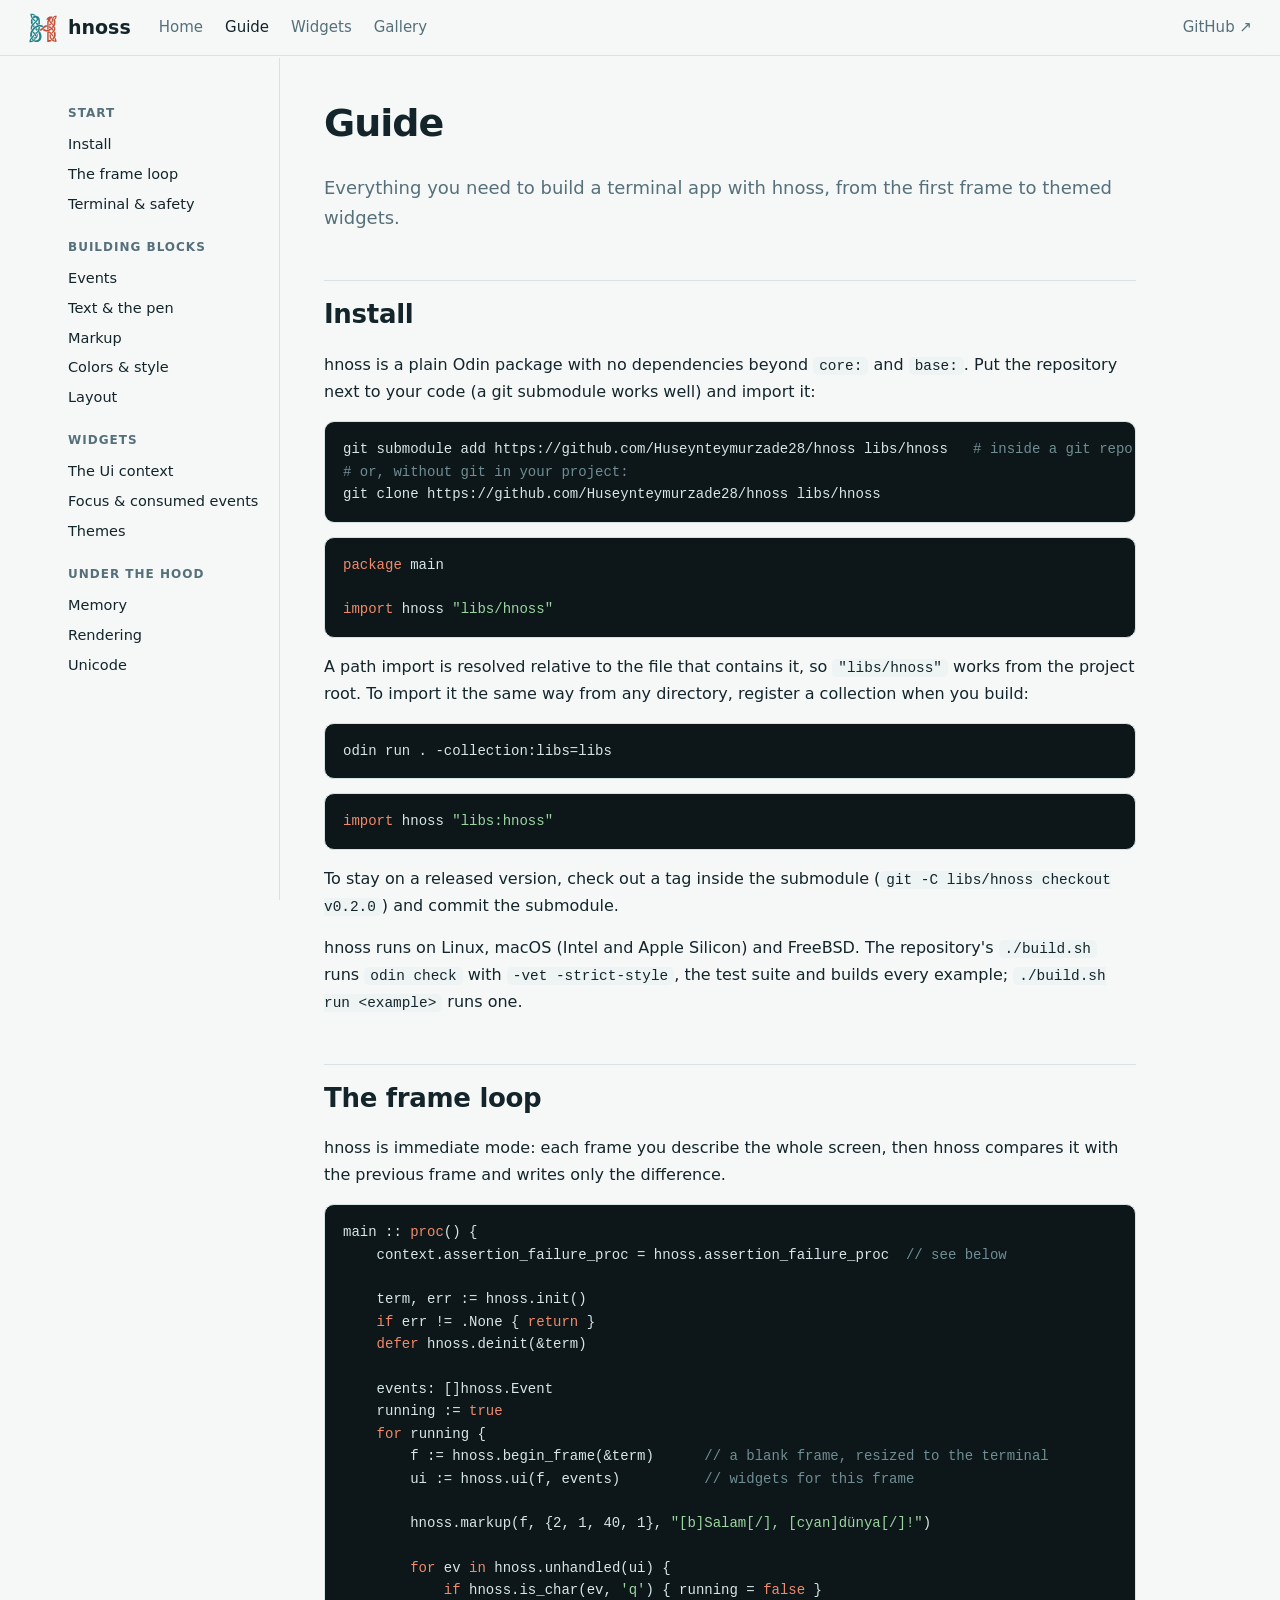
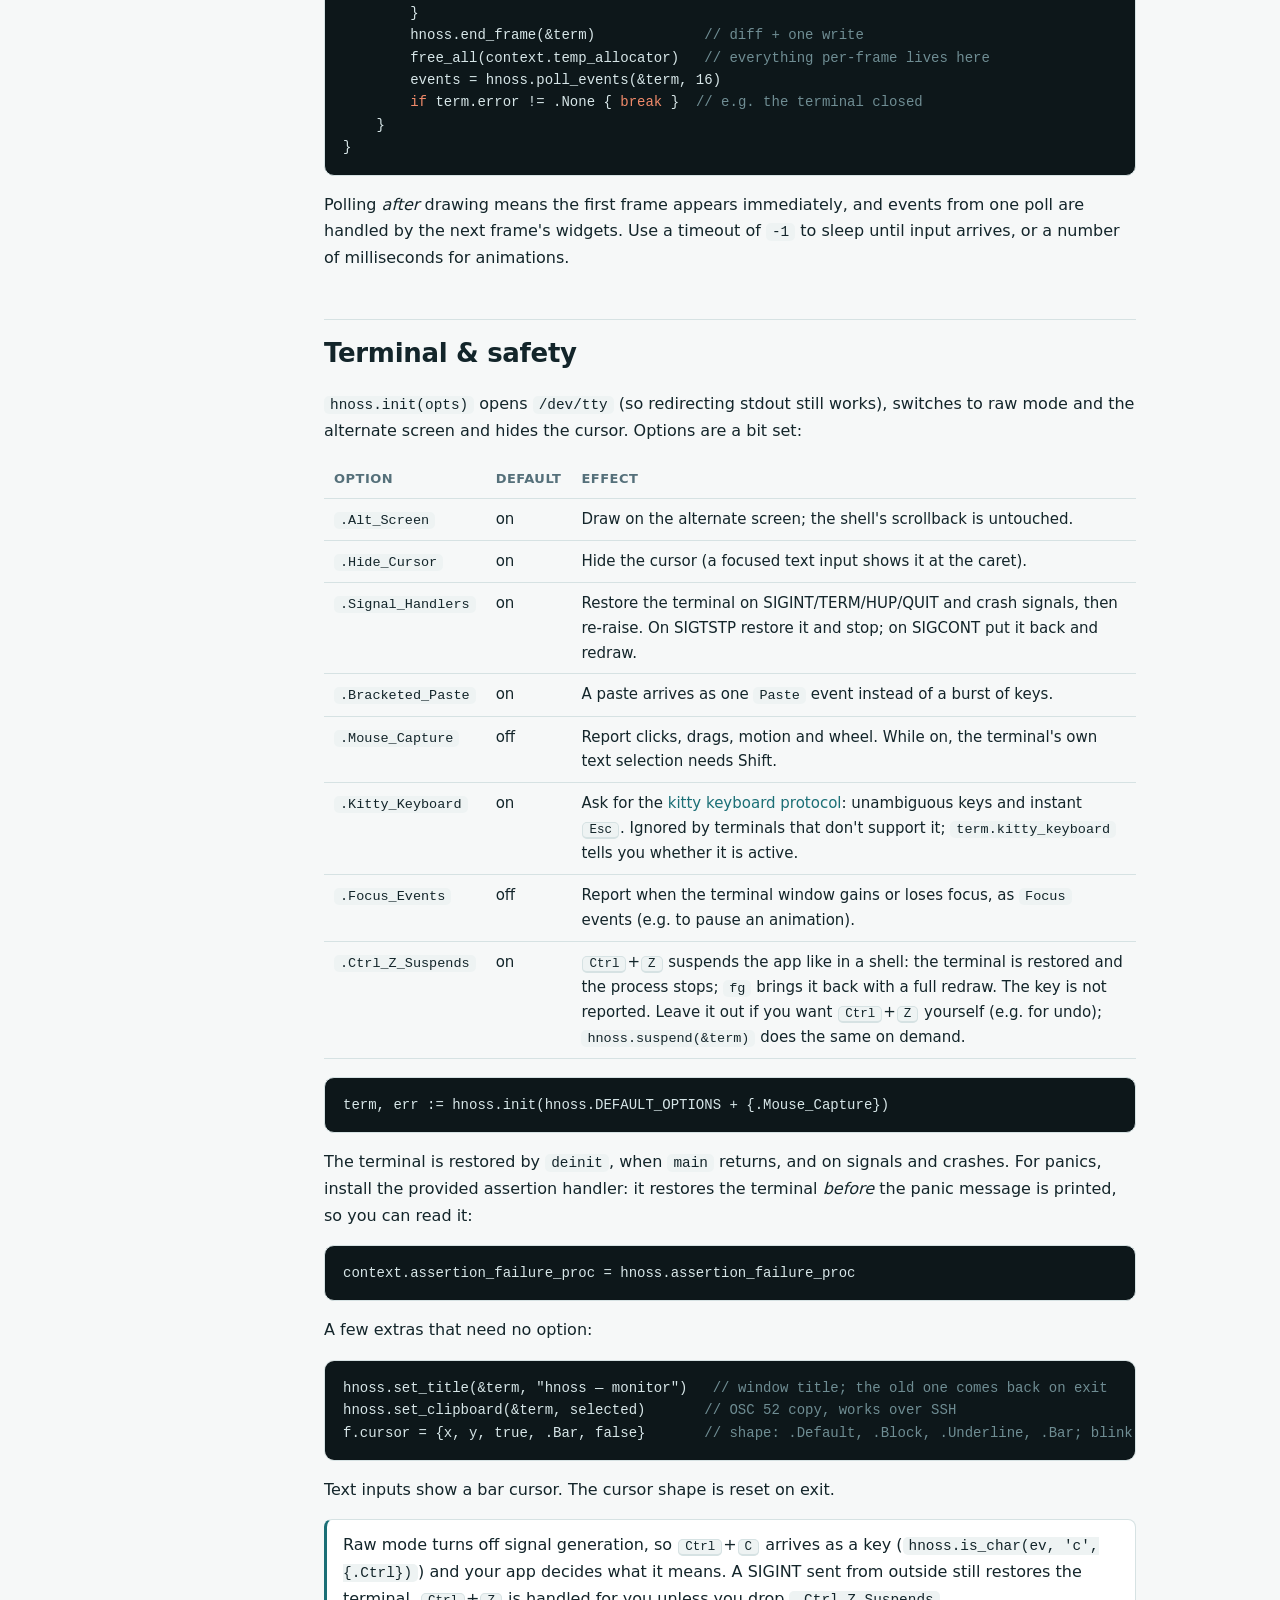
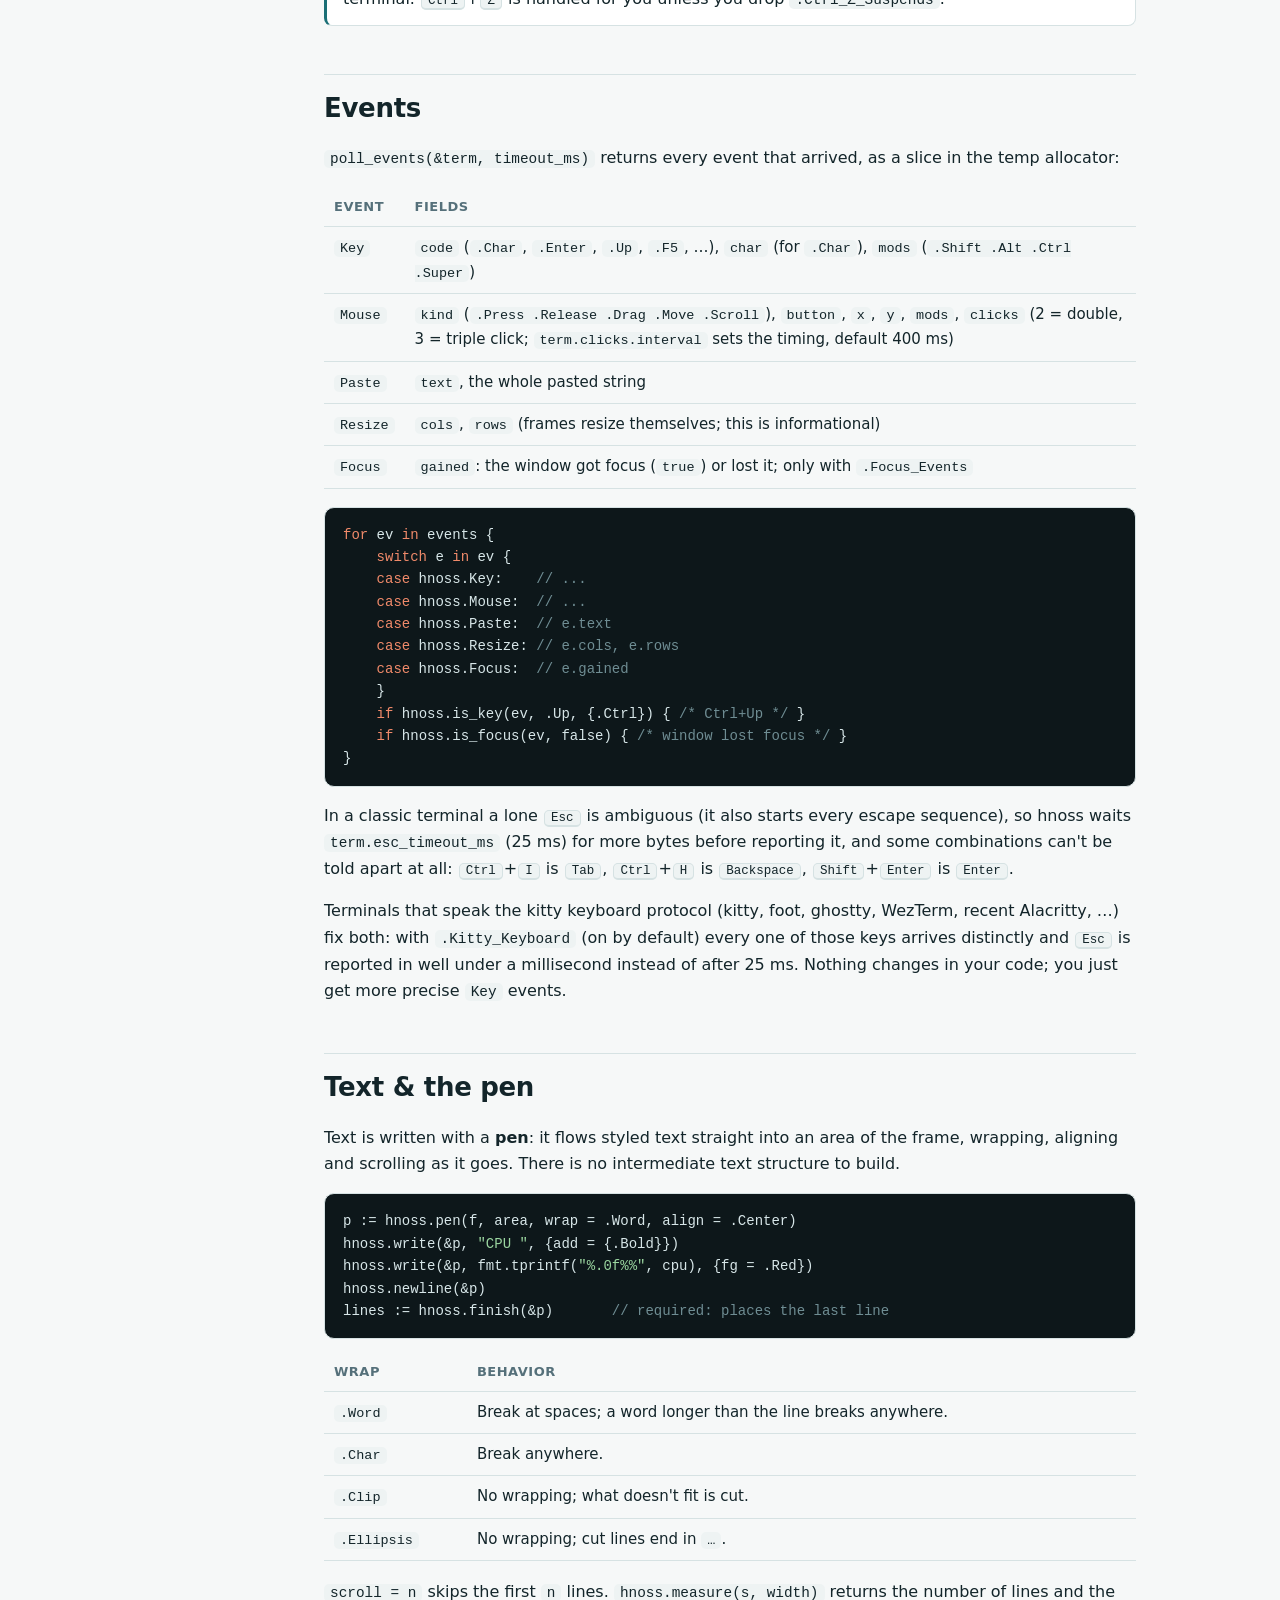
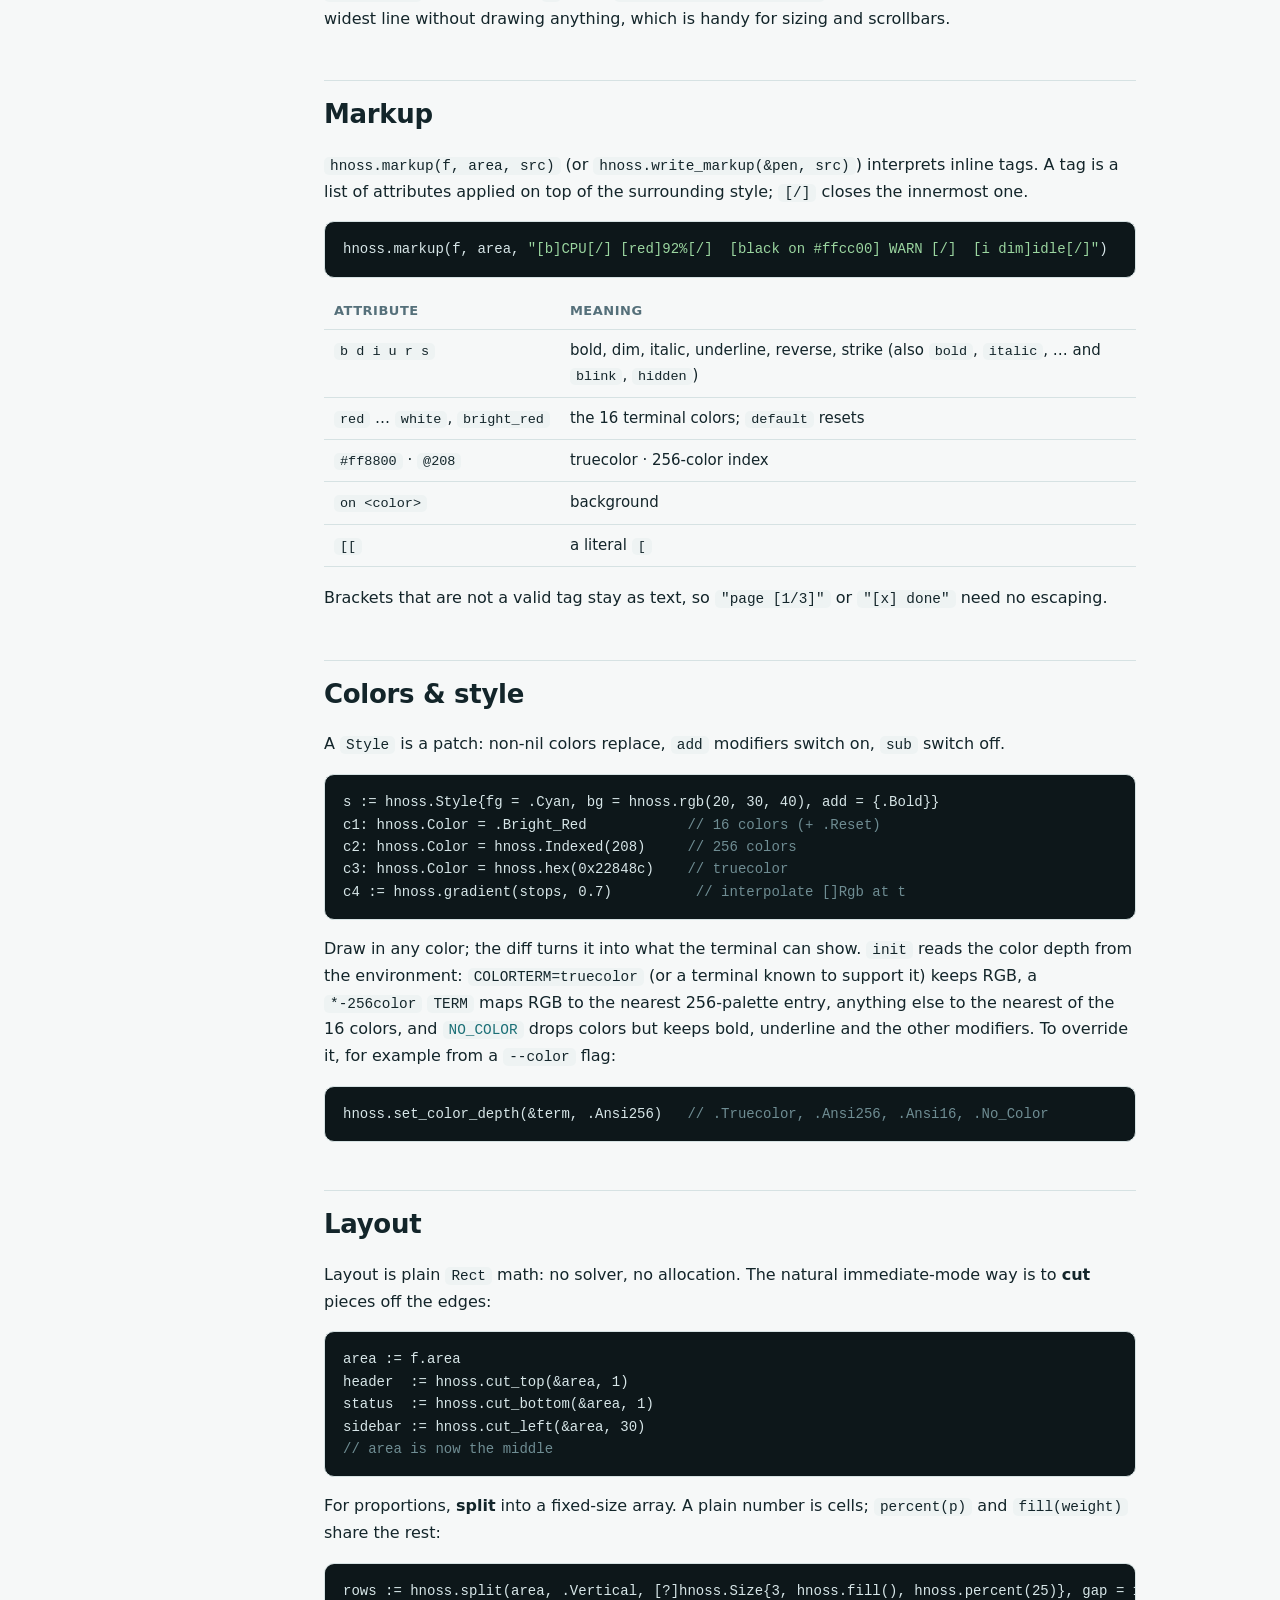
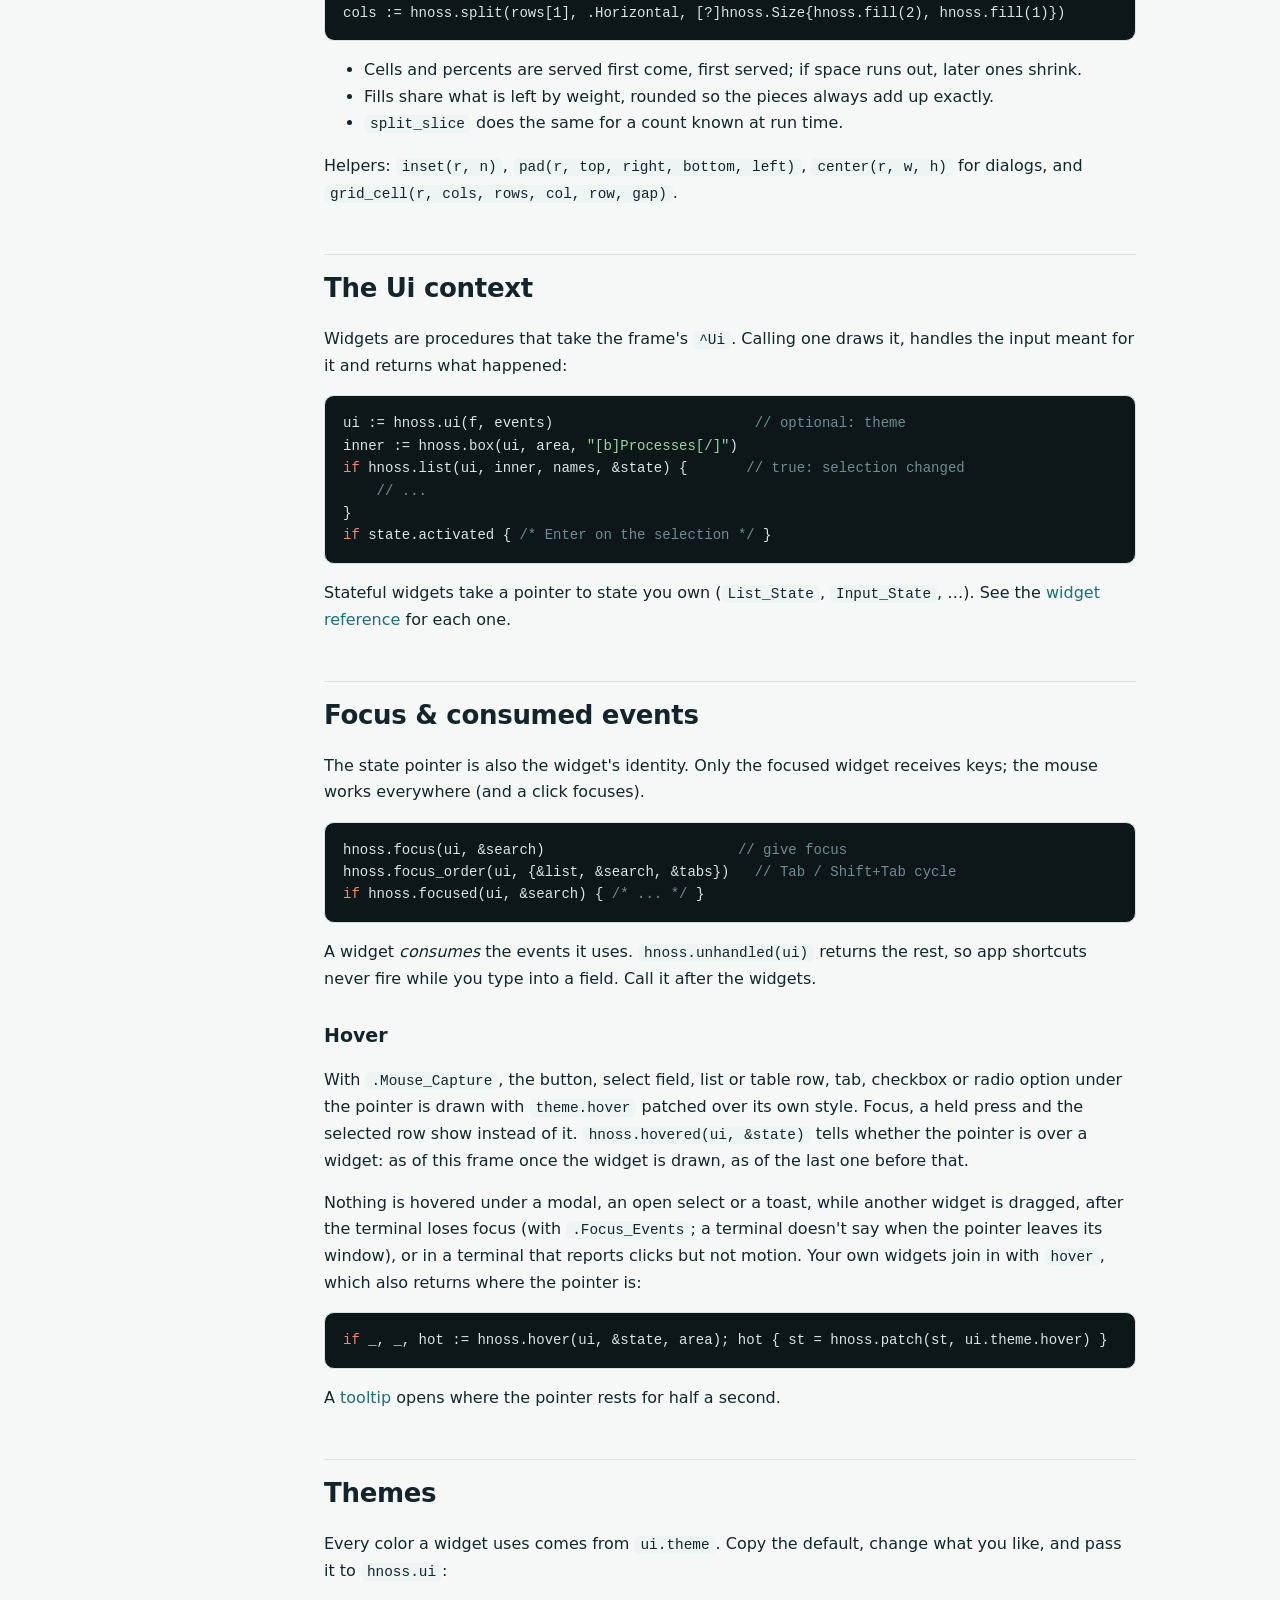
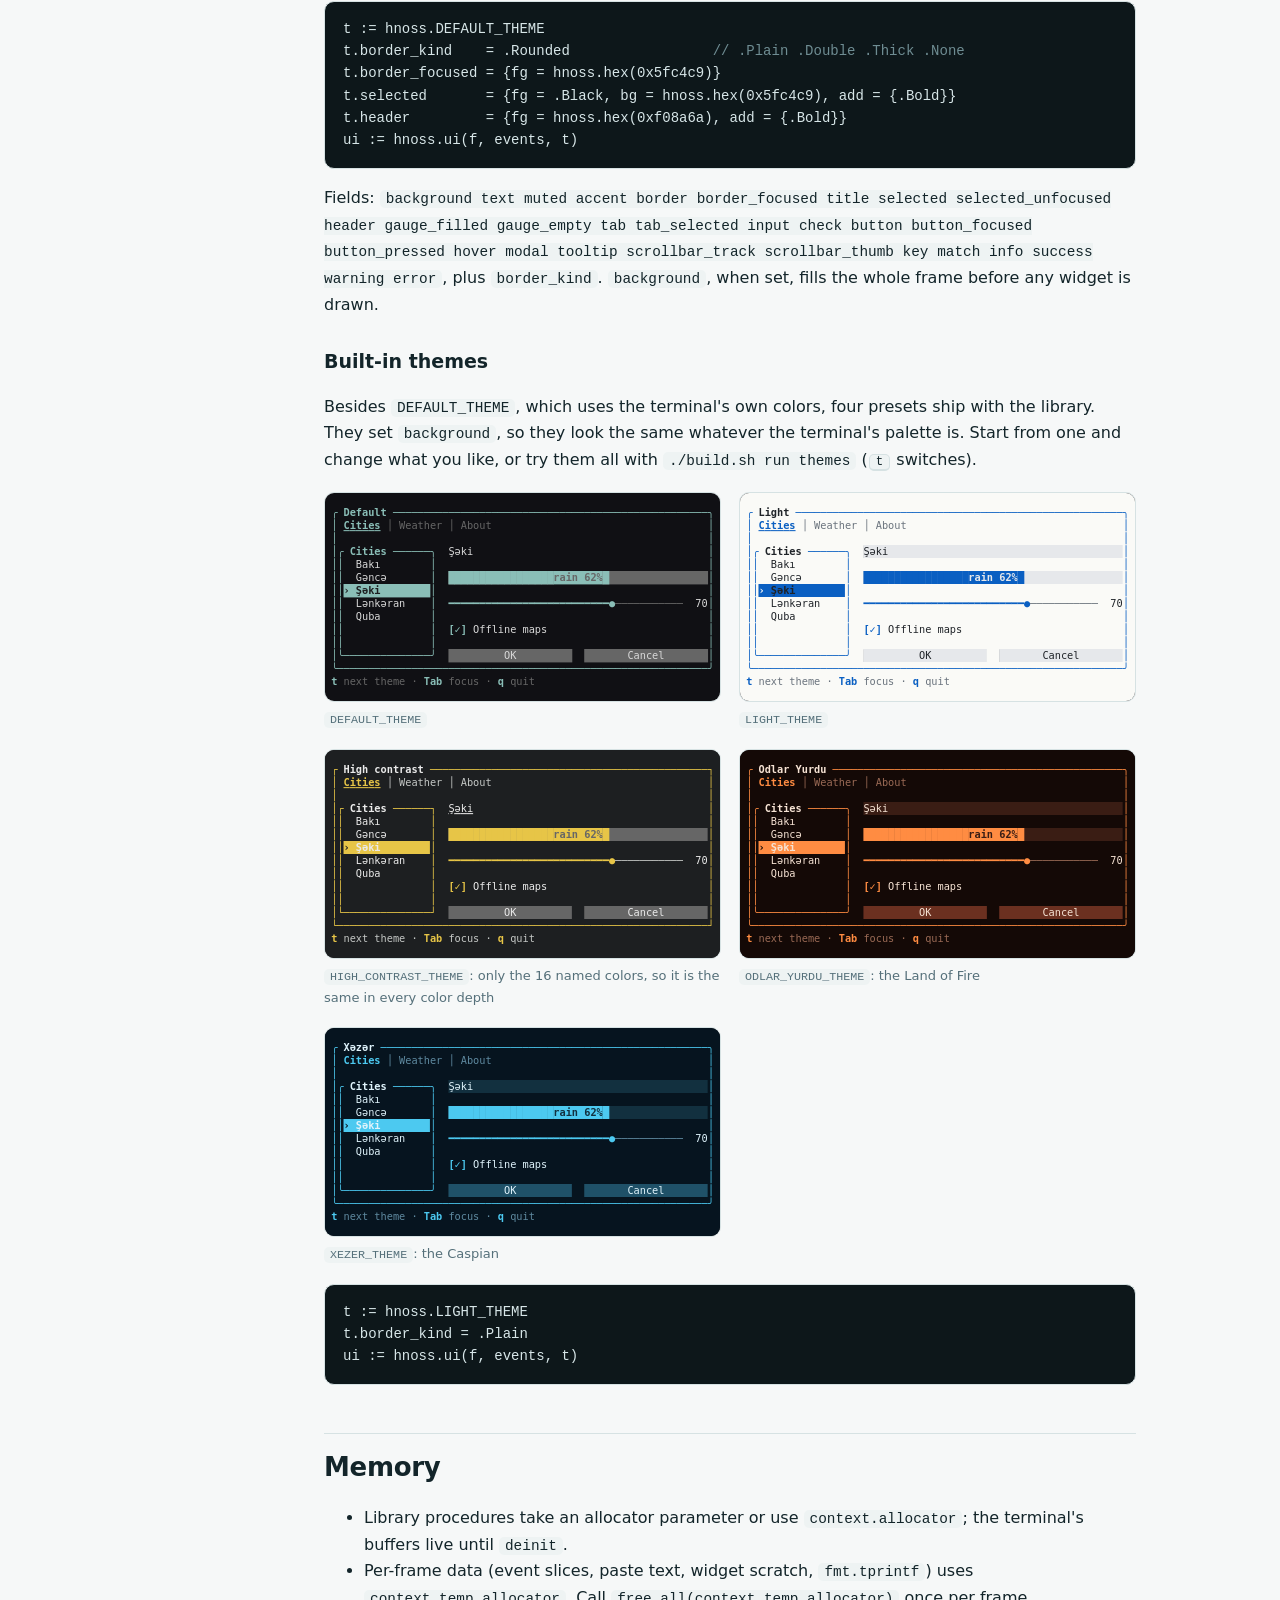
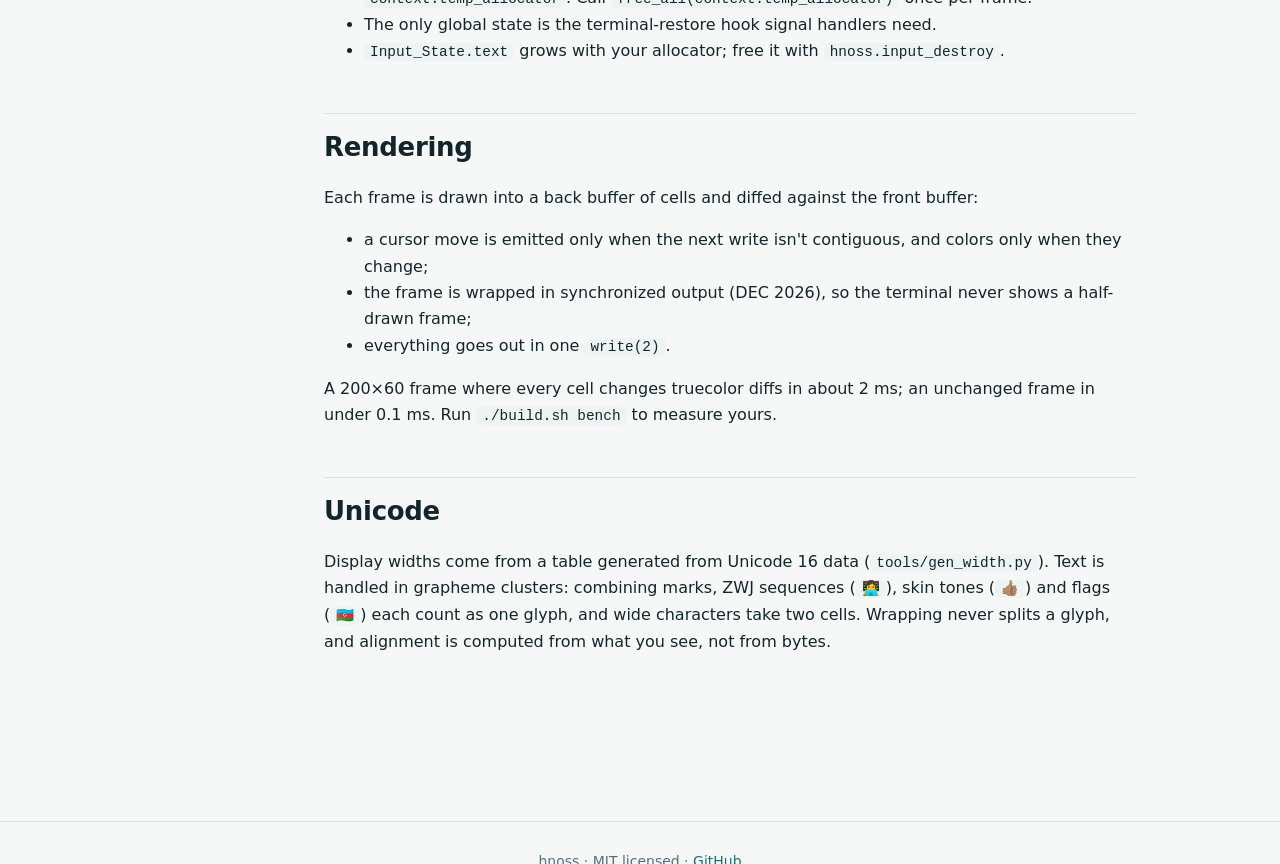
==== commit 5b099920: "widgets: tooltip tooltip(ui, id, area, text) shows a short markup text next to `area` once the point" ====
--- a/docs/guide.html
+++ b/docs/guide.html
@@ -212,6 +212,7 @@
 <p>With <code>.Mouse_Capture</code>, the button, select field, list or table row, tab, checkbox or radio option under the pointer is drawn with <code>theme.hover</code> patched over its own style. Focus, a held press and the selected row show instead of it. <code>hnoss.hovered(ui, &amp;state)</code> tells whether the pointer is over a widget: as of this frame once the widget is drawn, as of the last one before that.</p>
 <p>Nothing is hovered under a modal, an open select or a toast, while another widget is dragged, after the terminal loses focus (with <code>.Focus_Events</code>; a terminal doesn't say when the pointer leaves its window), or in a terminal that reports clicks but not motion. Your own widgets join in with <code>hover</code>, which also returns where the pointer is:</p>
 <pre><code><span class="k">if</span> _, _, hot := hnoss.hover(ui, &amp;state, area); hot { st = hnoss.patch(st, ui.theme.hover) }</code></pre>
+<p>A <a href="widgets.html#tooltip">tooltip</a> opens where the pointer rests for half a second.</p>
 
 <h2 id="theme">Themes</h2>
 <p>Every color a widget uses comes from <code>ui.theme</code>. Copy the default, change what you like, and pass it to <code>hnoss.ui</code>:</p>
@@ -221,7 +222,7 @@
 t.selected       = {fg = .Black, bg = hnoss.hex(0x5fc4c9), add = {.Bold}}
 t.header         = {fg = hnoss.hex(0xf08a6a), add = {.Bold}}
 ui := hnoss.ui(f, events, t)</code></pre>
-<p>Fields: <code>background text muted accent border border_focused title selected selected_unfocused header gauge_filled gauge_empty tab tab_selected input check button button_focused button_pressed hover modal scrollbar_track scrollbar_thumb key match info success warning error</code>, plus <code>border_kind</code>. <code>background</code>, when set, fills the whole frame before any widget is drawn.</p>
+<p>Fields: <code>background text muted accent border border_focused title selected selected_unfocused header gauge_filled gauge_empty tab tab_selected input check button button_focused button_pressed hover modal tooltip scrollbar_track scrollbar_thumb key match info success warning error</code>, plus <code>border_kind</code>. <code>background</code>, when set, fills the whole frame before any widget is drawn.</p>
 
 <h3 id="presets">Built-in themes</h3>
 <p>Besides <code>DEFAULT_THEME</code>, which uses the terminal's own colors, four presets ship with the library. They set <code>background</code>, so they look the same whatever the terminal's palette is. Start from one and change what you like, or try them all with <code>./build.sh run themes</code> (<kbd>t</kbd> switches).</p>
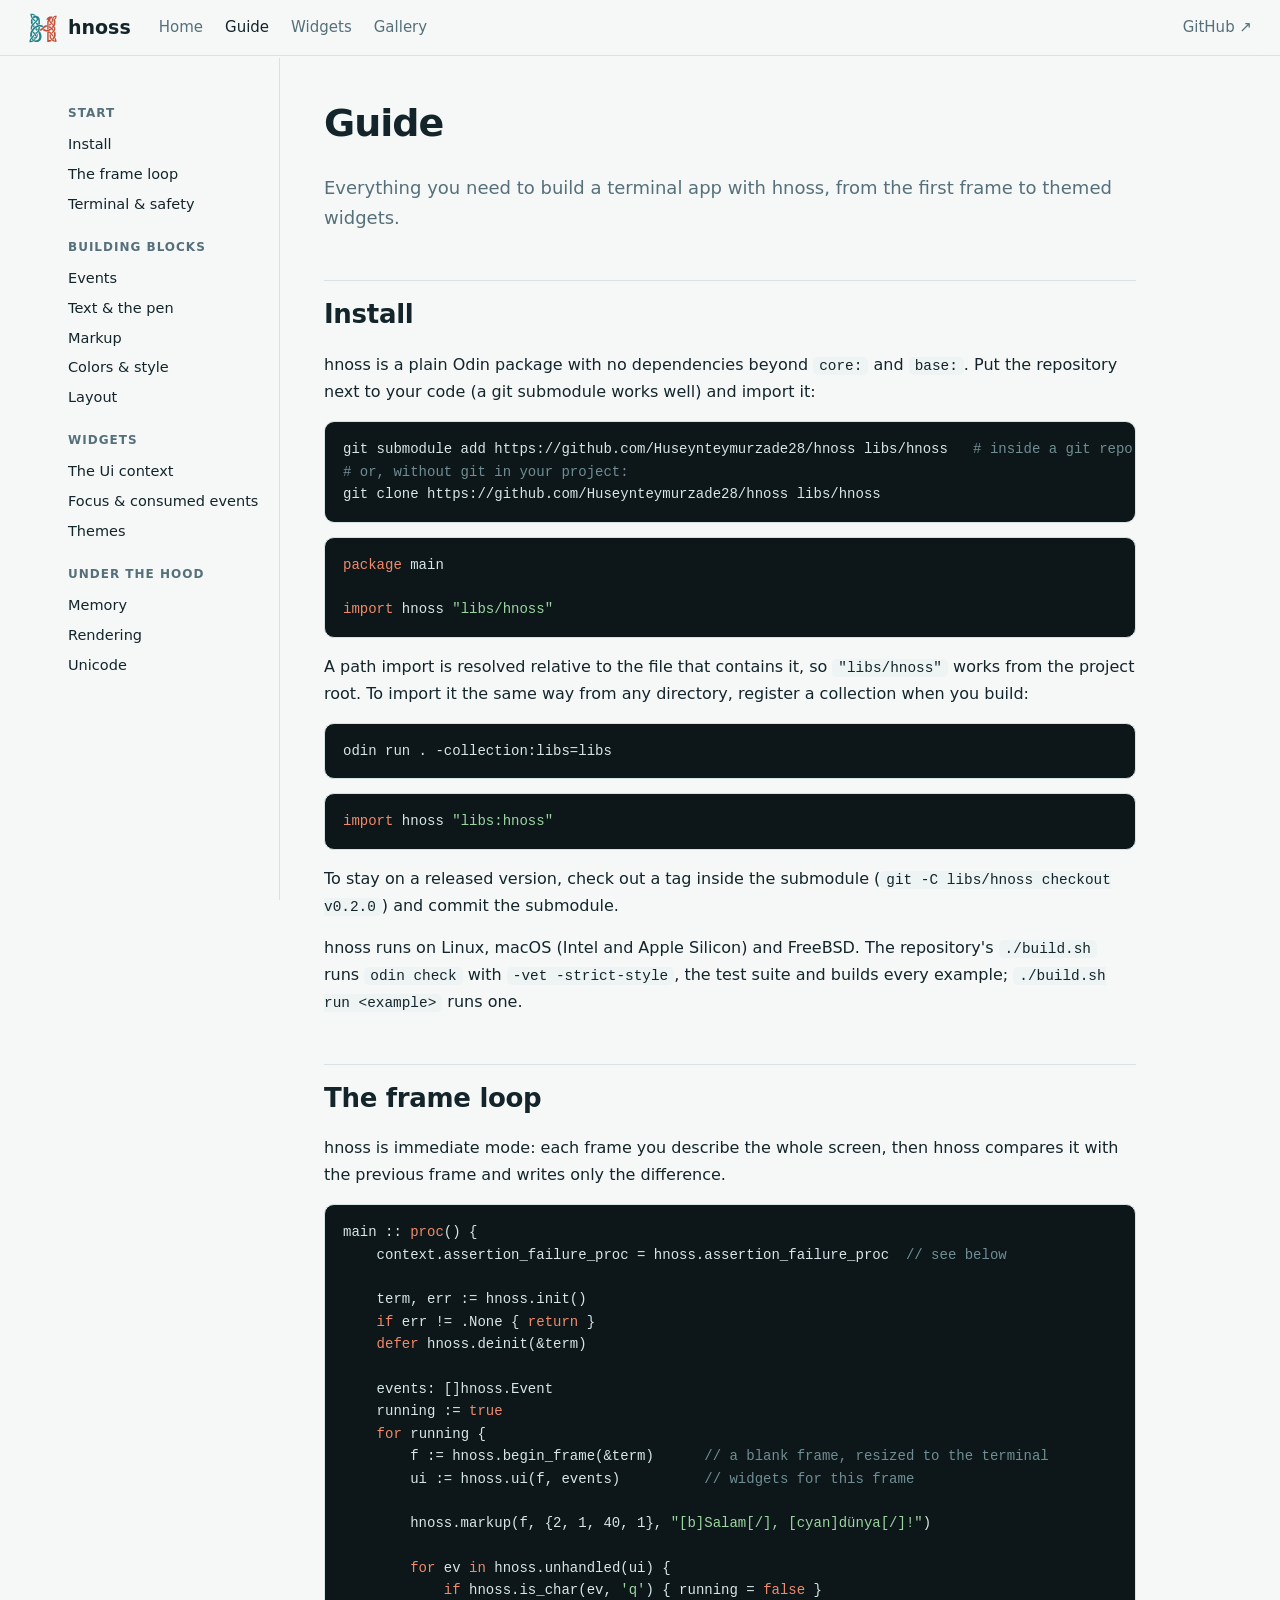
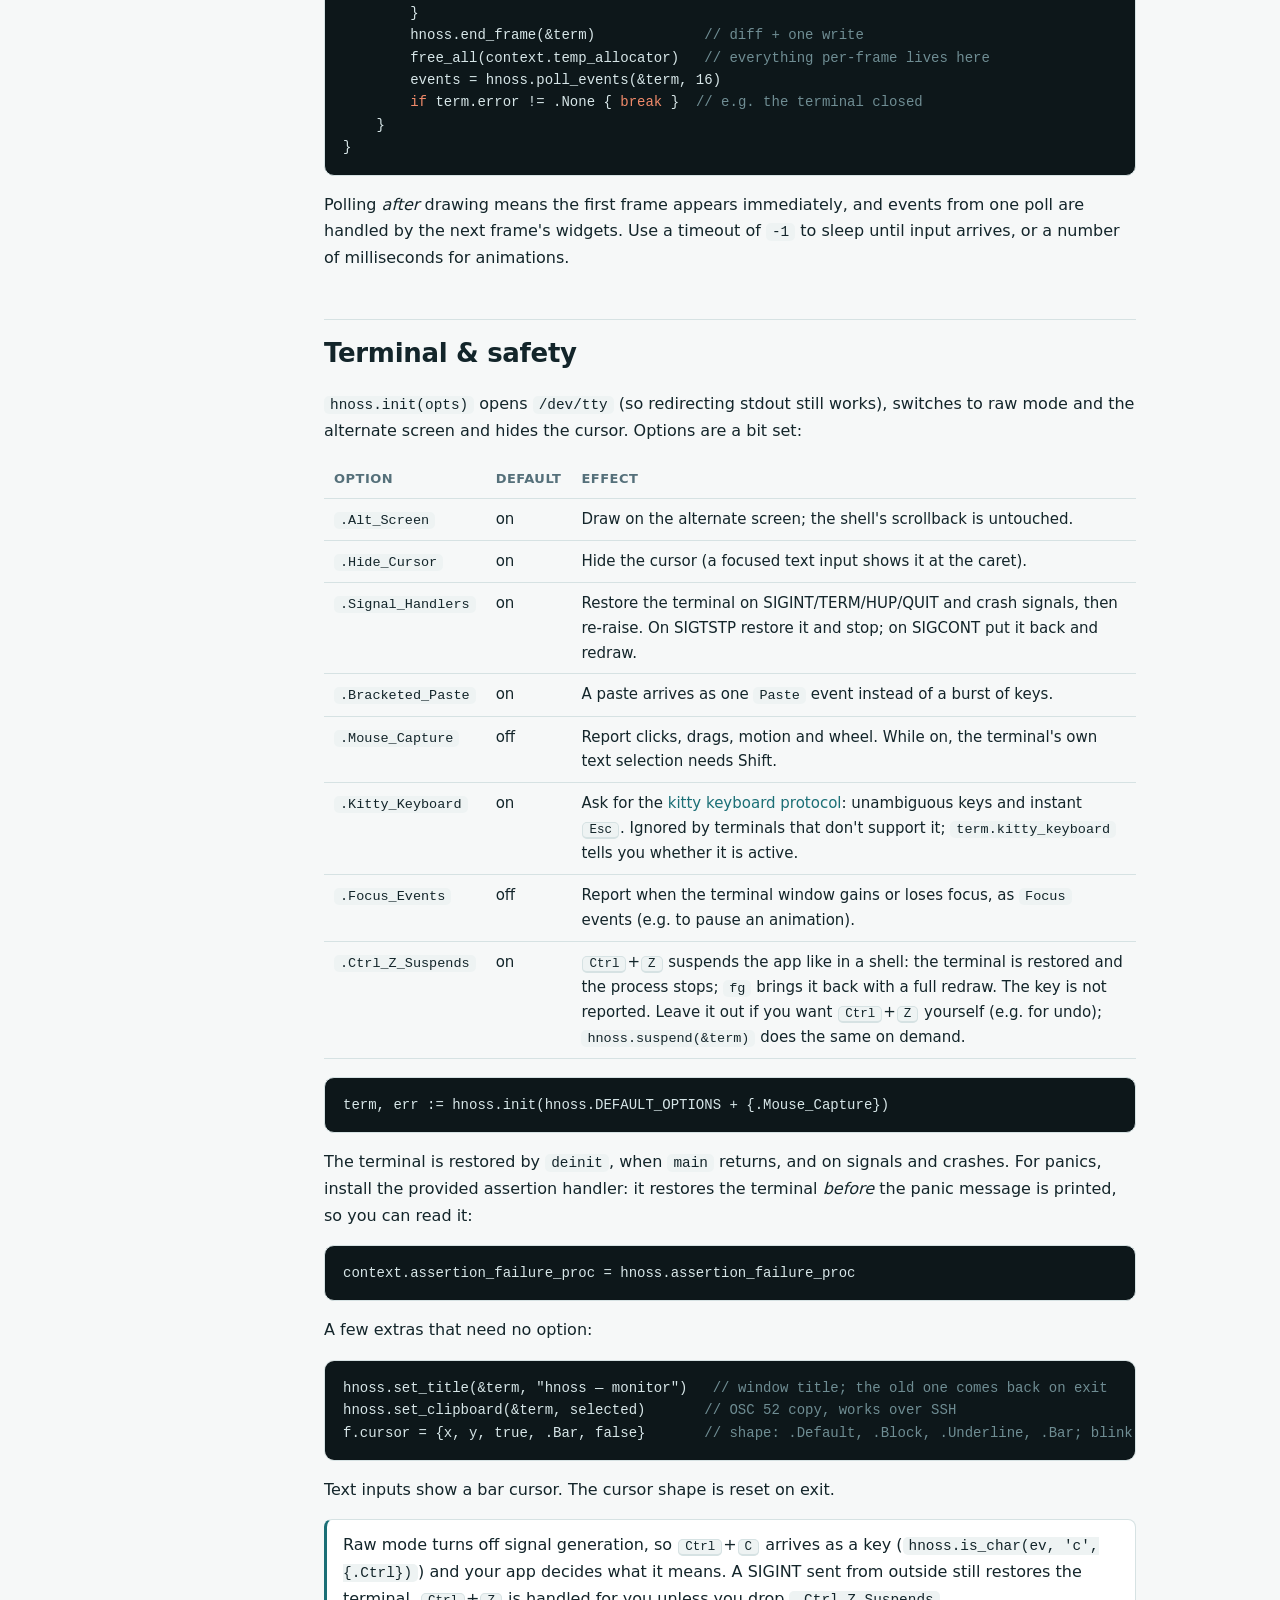
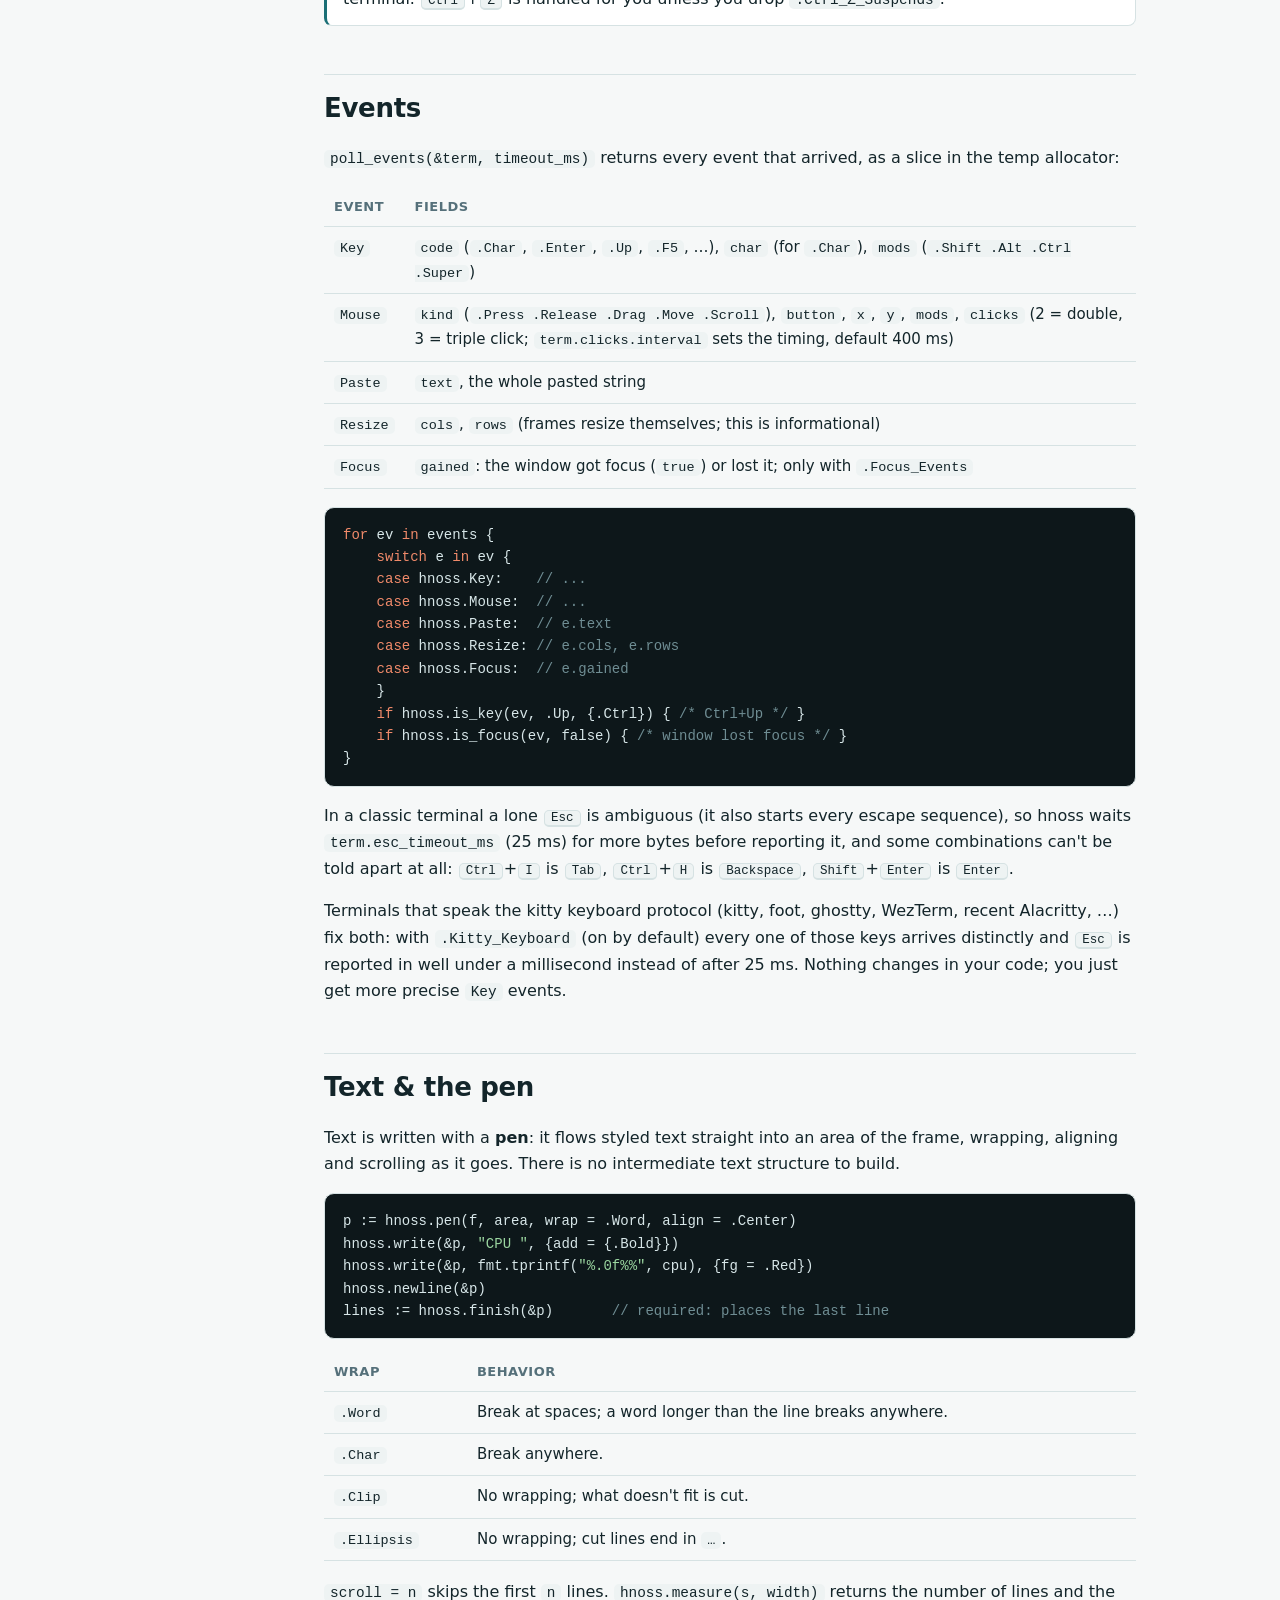
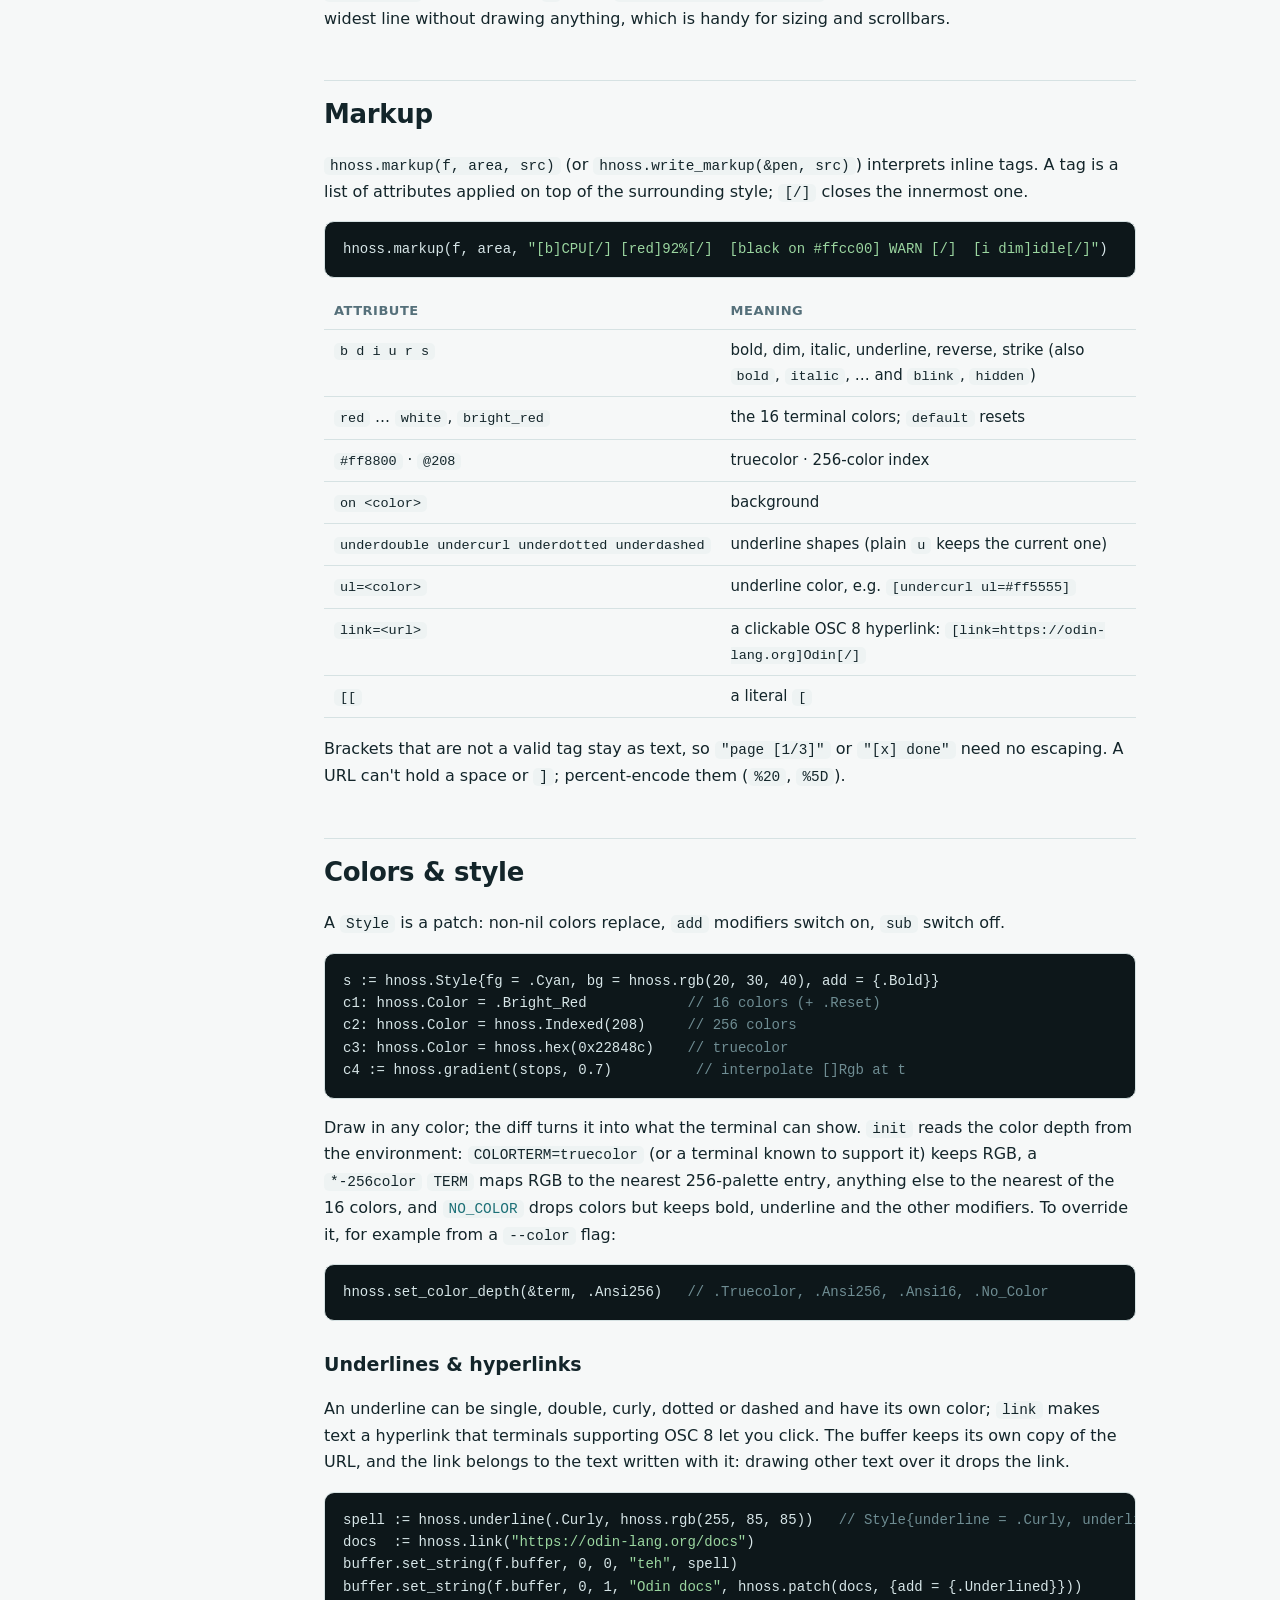
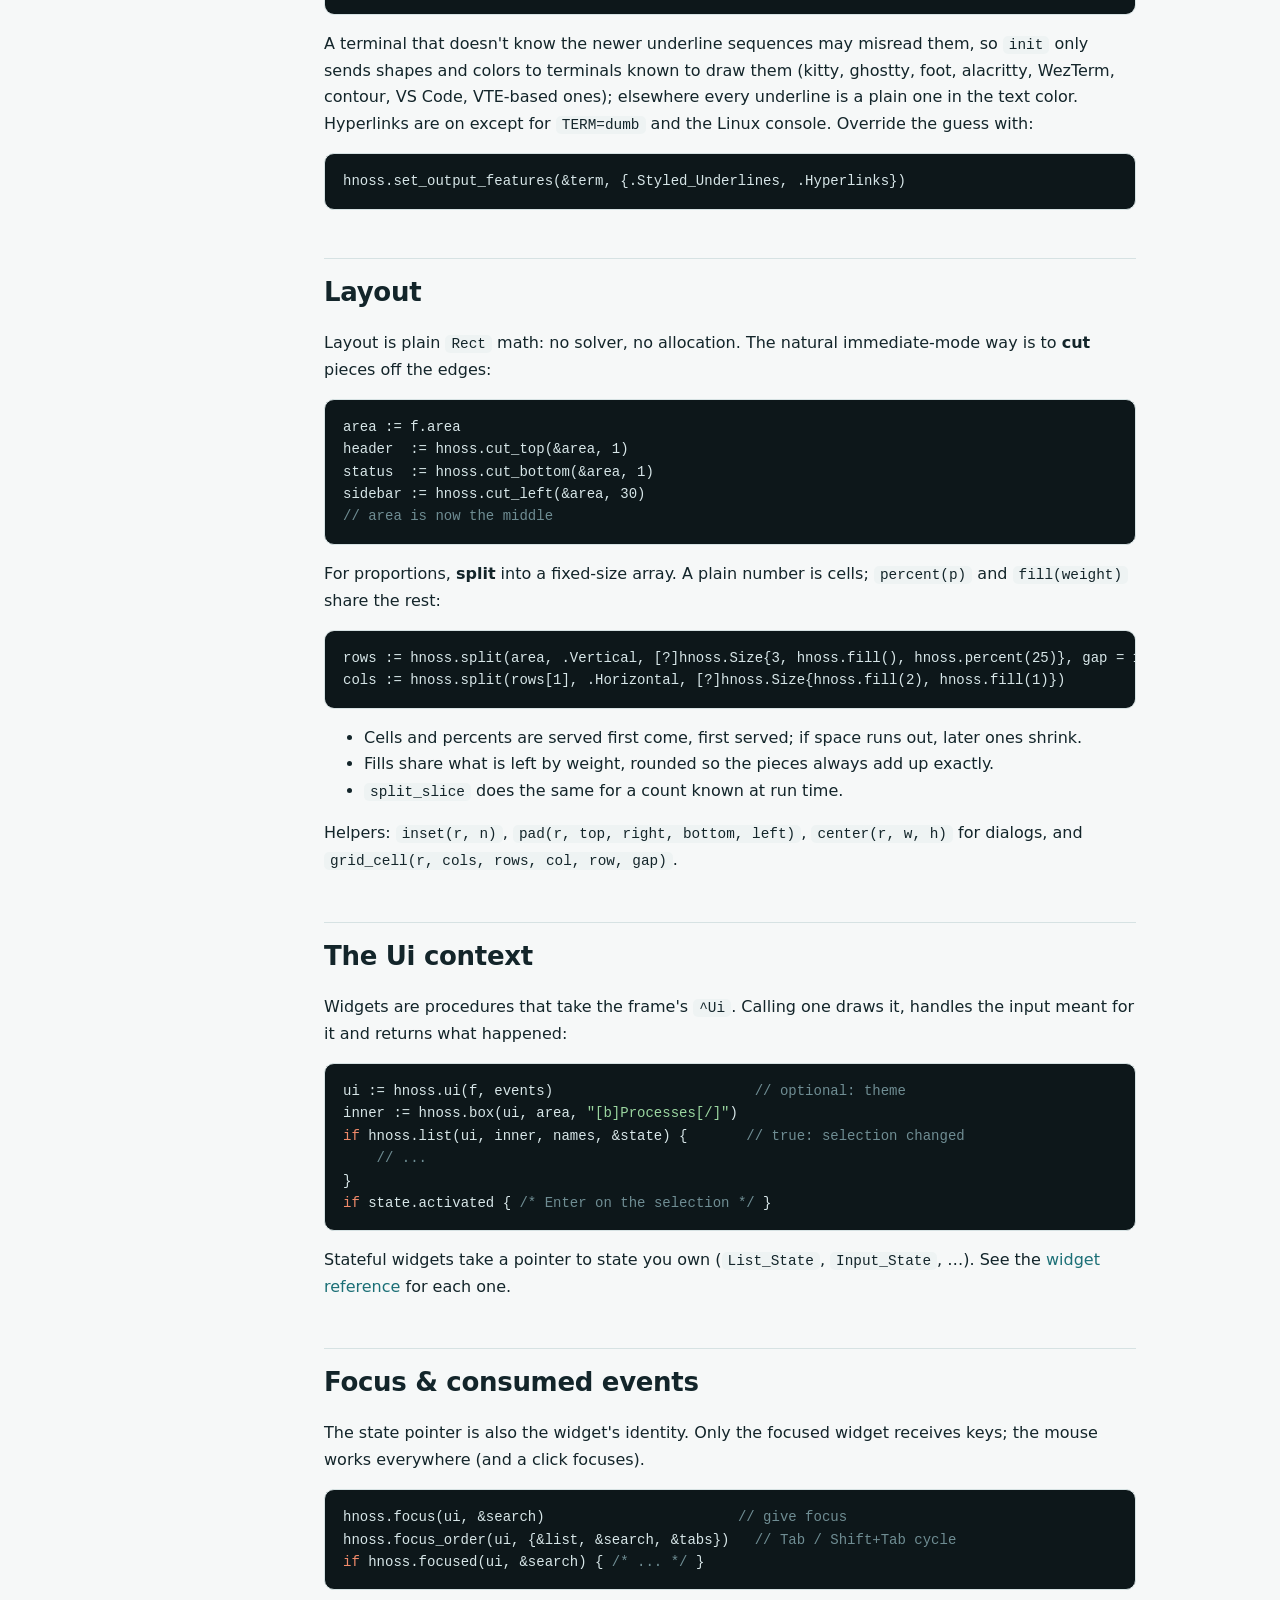
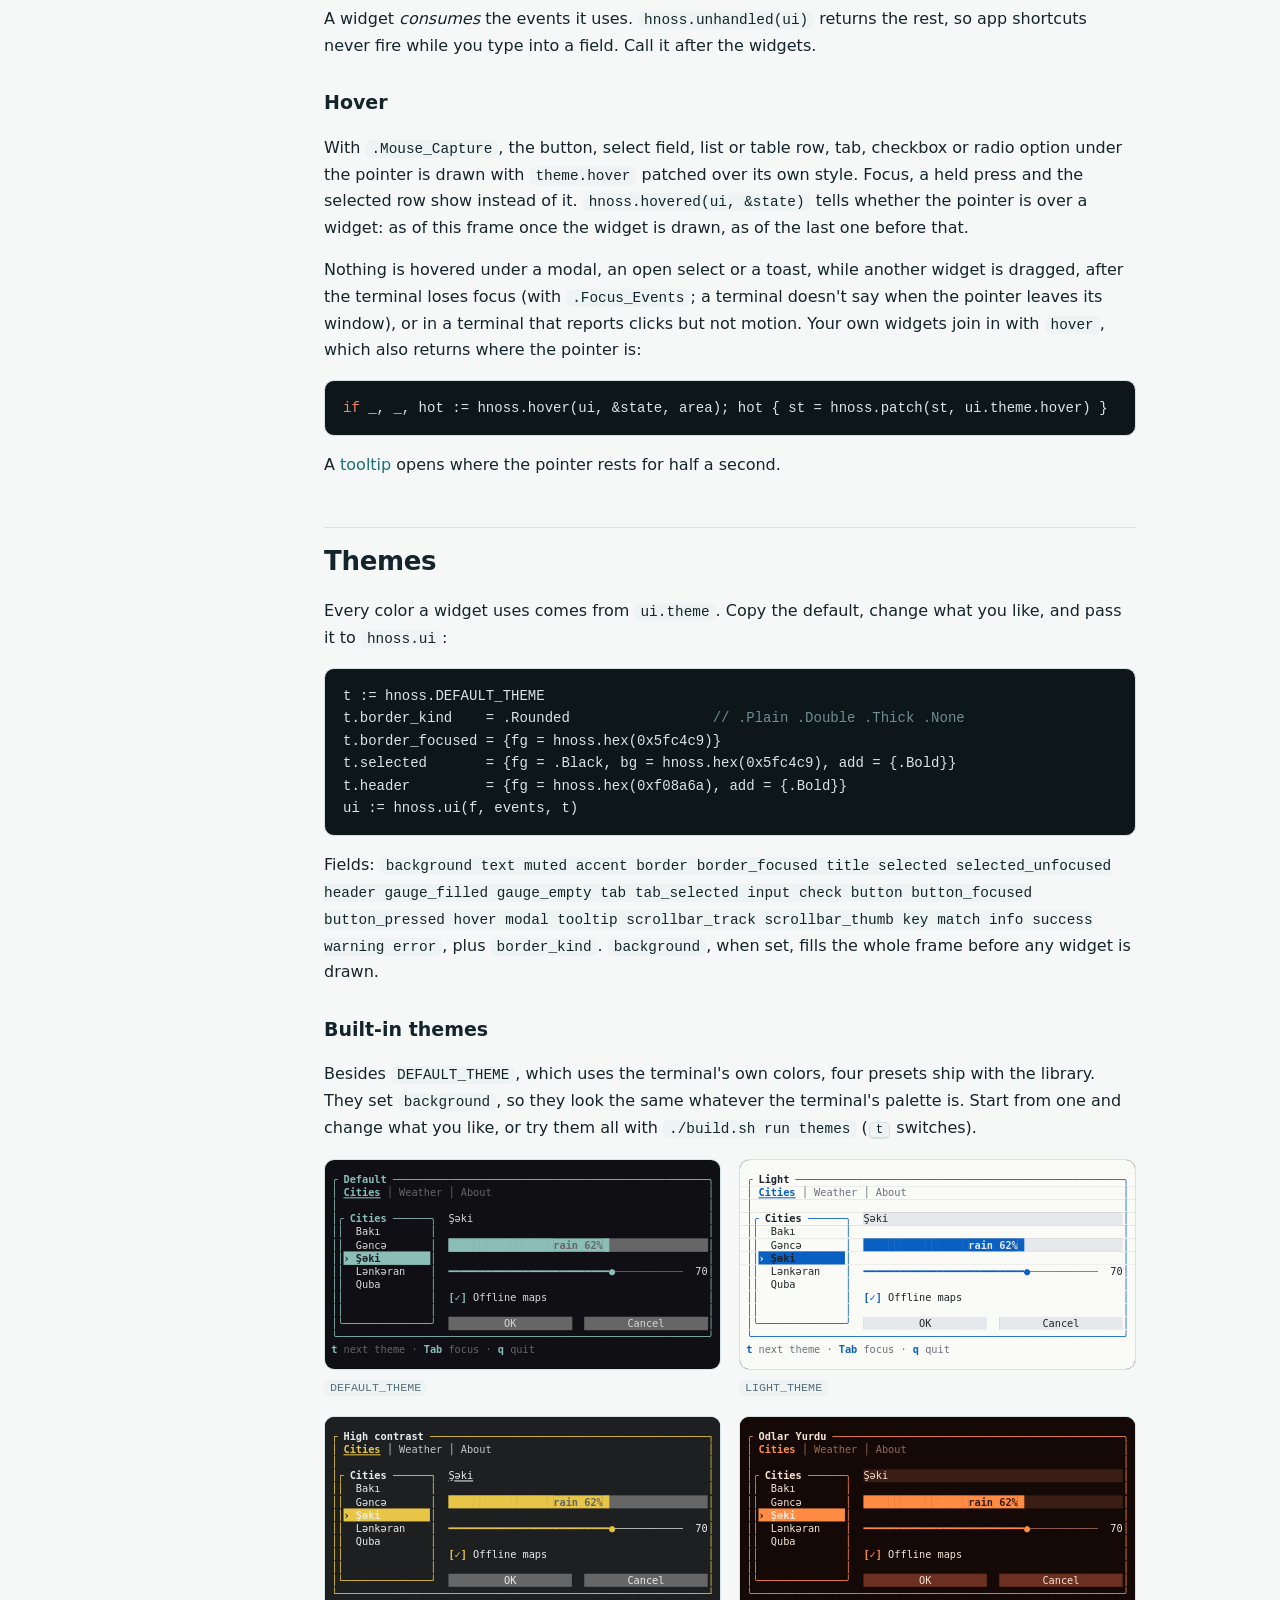
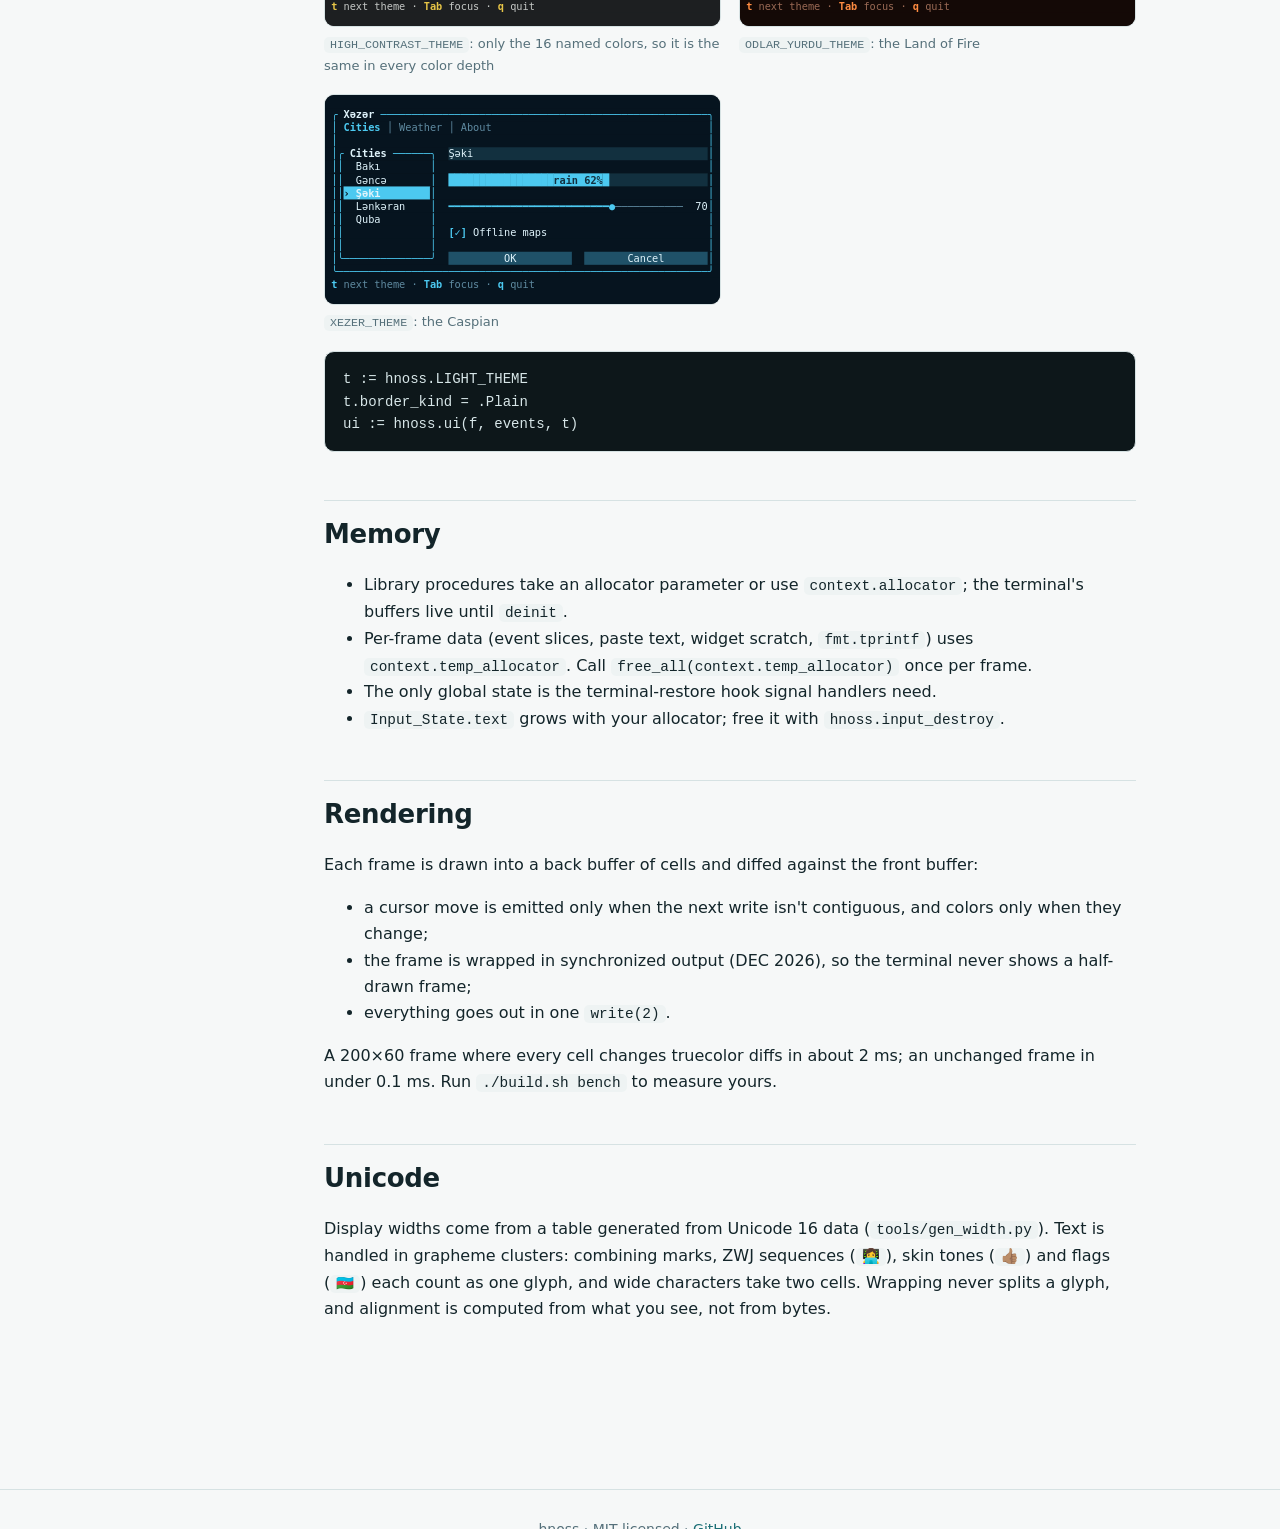
==== commit ac572ddb: "style: underline variants, underline color and OSC 8 hyperlinks - Style.underline picks single/doubl" ====
--- a/docs/guide.html
+++ b/docs/guide.html
@@ -160,9 +160,12 @@
 <tr><td><code>red</code> … <code>white</code>, <code>bright_red</code></td><td>the 16 terminal colors; <code>default</code> resets</td></tr>
 <tr><td><code>#ff8800</code> · <code>@208</code></td><td>truecolor · 256-color index</td></tr>
 <tr><td><code>on &lt;color&gt;</code></td><td>background</td></tr>
+<tr><td><code>underdouble undercurl underdotted underdashed</code></td><td>underline shapes (plain <code>u</code> keeps the current one)</td></tr>
+<tr><td><code>ul=&lt;color&gt;</code></td><td>underline color, e.g. <code>[undercurl ul=#ff5555]</code></td></tr>
+<tr><td><code>link=&lt;url&gt;</code></td><td>a clickable OSC 8 hyperlink: <code>[link=https://odin-lang.org]Odin[/]</code></td></tr>
 <tr><td><code>[[</code></td><td>a literal <code>[</code></td></tr>
 </table>
-<p>Brackets that are not a valid tag stay as text, so <code>"page [1/3]"</code> or <code>"[x] done"</code> need no escaping.</p>
+<p>Brackets that are not a valid tag stay as text, so <code>"page [1/3]"</code> or <code>"[x] done"</code> need no escaping. A URL can't hold a space or <code>]</code>; percent-encode them (<code>%20</code>, <code>%5D</code>).</p>
 
 <h2 id="style">Colors &amp; style</h2>
 <p>A <code>Style</code> is a patch: non-nil colors replace, <code>add</code> modifiers switch on, <code>sub</code> switch off.</p>
@@ -173,6 +176,14 @@
 c4 := hnoss.gradient(stops, 0.7)          <span class="c">// interpolate []Rgb at t</span></code></pre>
 <p>Draw in any color; the diff turns it into what the terminal can show. <code>init</code> reads the color depth from the environment: <code>COLORTERM=truecolor</code> (or a terminal known to support it) keeps RGB, a <code>*-256color</code> <code>TERM</code> maps RGB to the nearest 256-palette entry, anything else to the nearest of the 16 colors, and <a href="https://no-color.org"><code>NO_COLOR</code></a> drops colors but keeps bold, underline and the other modifiers. To override it, for example from a <code>--color</code> flag:</p>
 <pre><code>hnoss.set_color_depth(&amp;term, .Ansi256)   <span class="c">// .Truecolor, .Ansi256, .Ansi16, .No_Color</span></code></pre>
+<h3>Underlines &amp; hyperlinks</h3>
+<p>An underline can be single, double, curly, dotted or dashed and have its own color; <code>link</code> makes text a hyperlink that terminals supporting OSC 8 let you click. The buffer keeps its own copy of the URL, and the link belongs to the text written with it: drawing other text over it drops the link.</p>
+<pre><code>spell := hnoss.underline(.Curly, hnoss.rgb(255, 85, 85))   <span class="c">// Style{underline = .Curly, underline_color = …}</span>
+docs  := hnoss.link(<span class="s">"https://odin-lang.org/docs"</span>)
+buffer.set_string(f.buffer, 0, 0, <span class="s">"teh"</span>, spell)
+buffer.set_string(f.buffer, 0, 1, <span class="s">"Odin docs"</span>, hnoss.patch(docs, {add = {.Underlined}}))</code></pre>
+<p>A terminal that doesn't know the newer underline sequences may misread them, so <code>init</code> only sends shapes and colors to terminals known to draw them (kitty, ghostty, foot, alacritty, WezTerm, contour, VS Code, VTE-based ones); elsewhere every underline is a plain one in the text color. Hyperlinks are on except for <code>TERM=dumb</code> and the Linux console. Override the guess with:</p>
+<pre><code>hnoss.set_output_features(&amp;term, {.Styled_Underlines, .Hyperlinks})</code></pre>
 
 <h2 id="layout">Layout</h2>
 <p>Layout is plain <code>Rect</code> math: no solver, no allocation. The natural immediate-mode way is to <strong>cut</strong> pieces off the edges:</p>
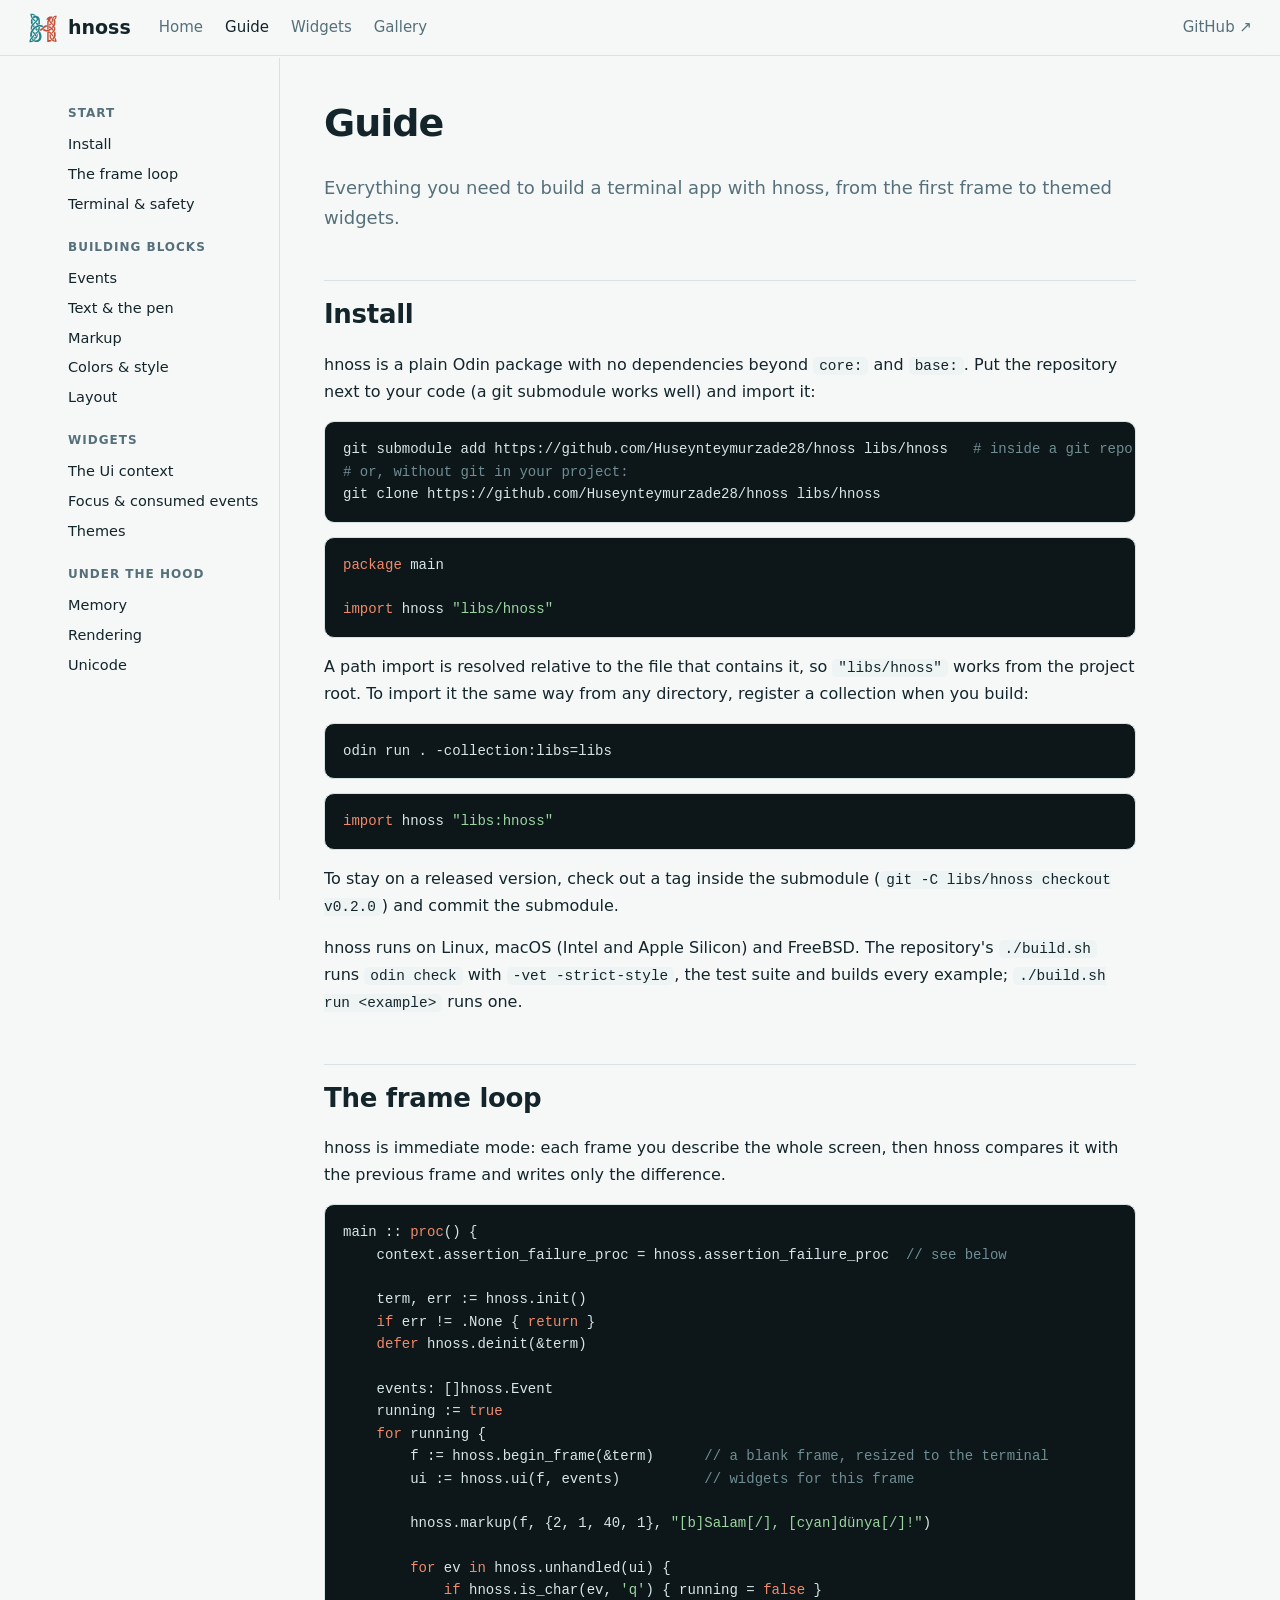
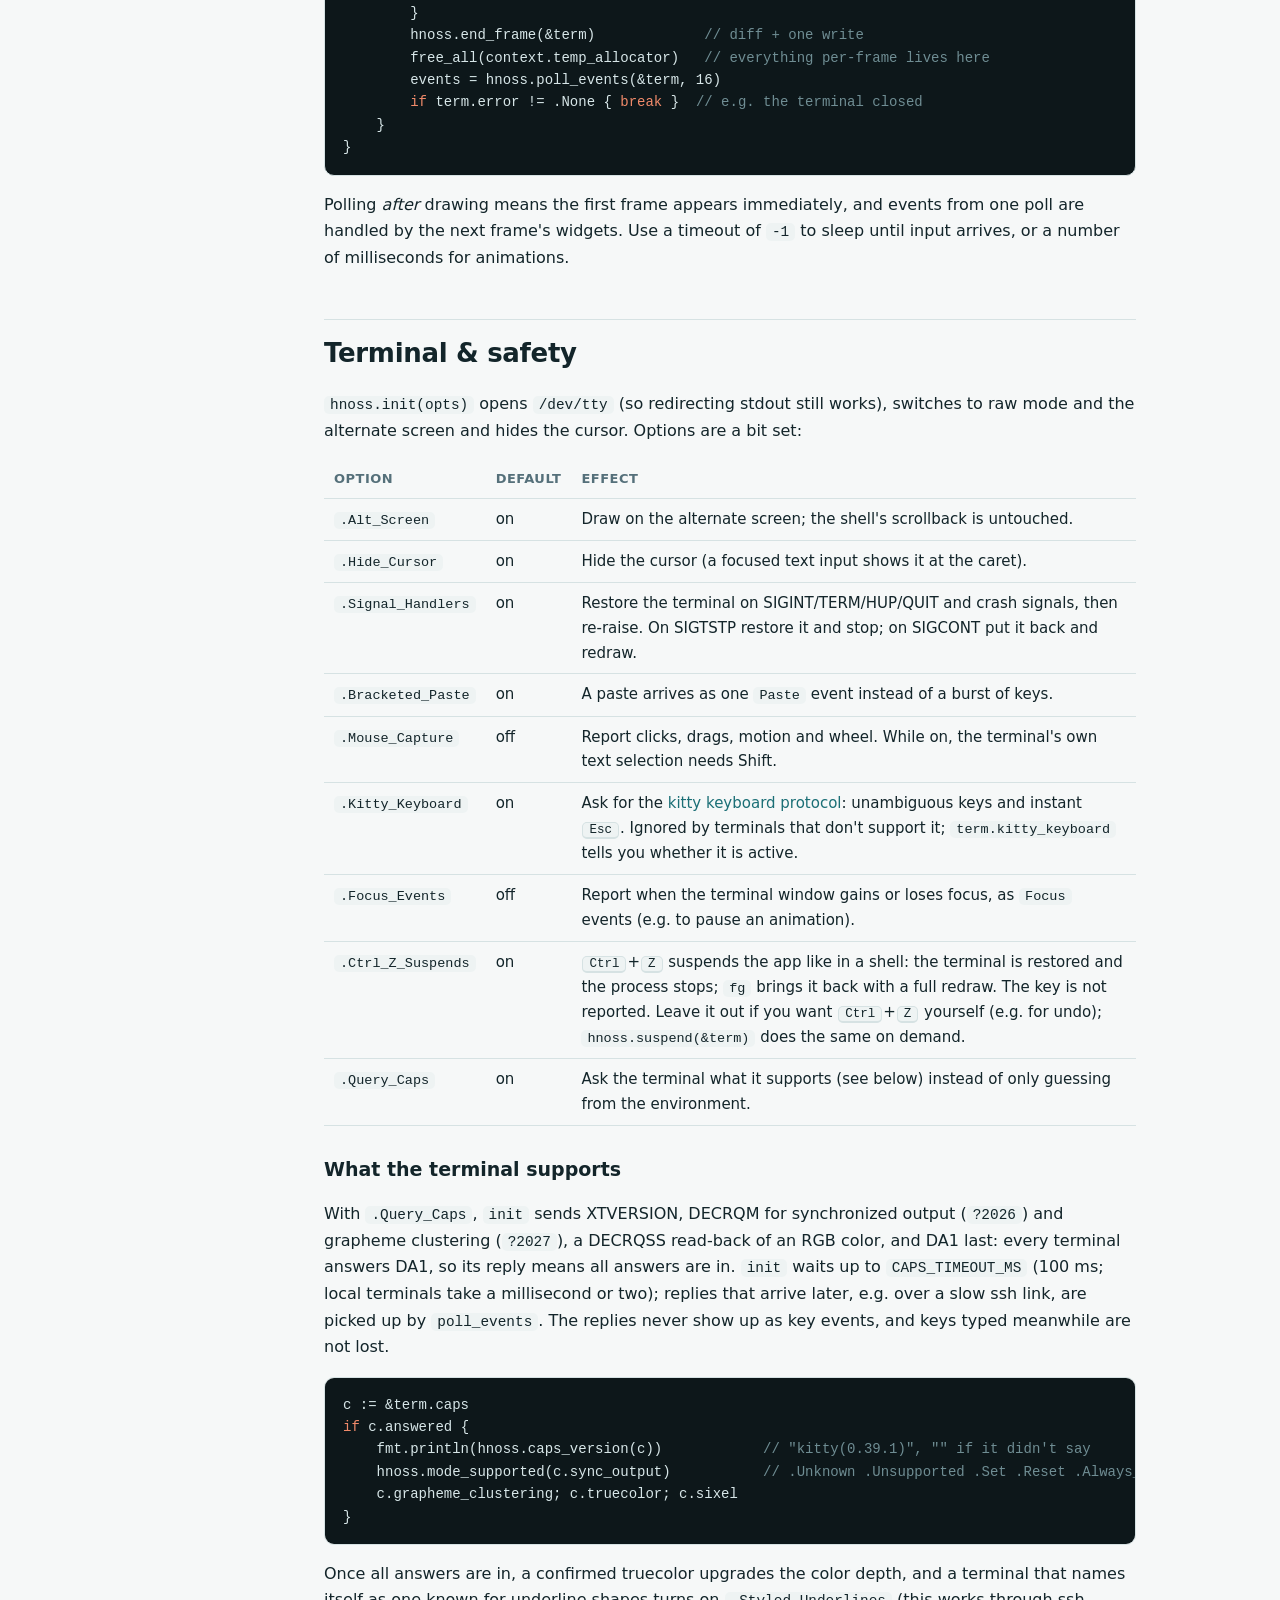
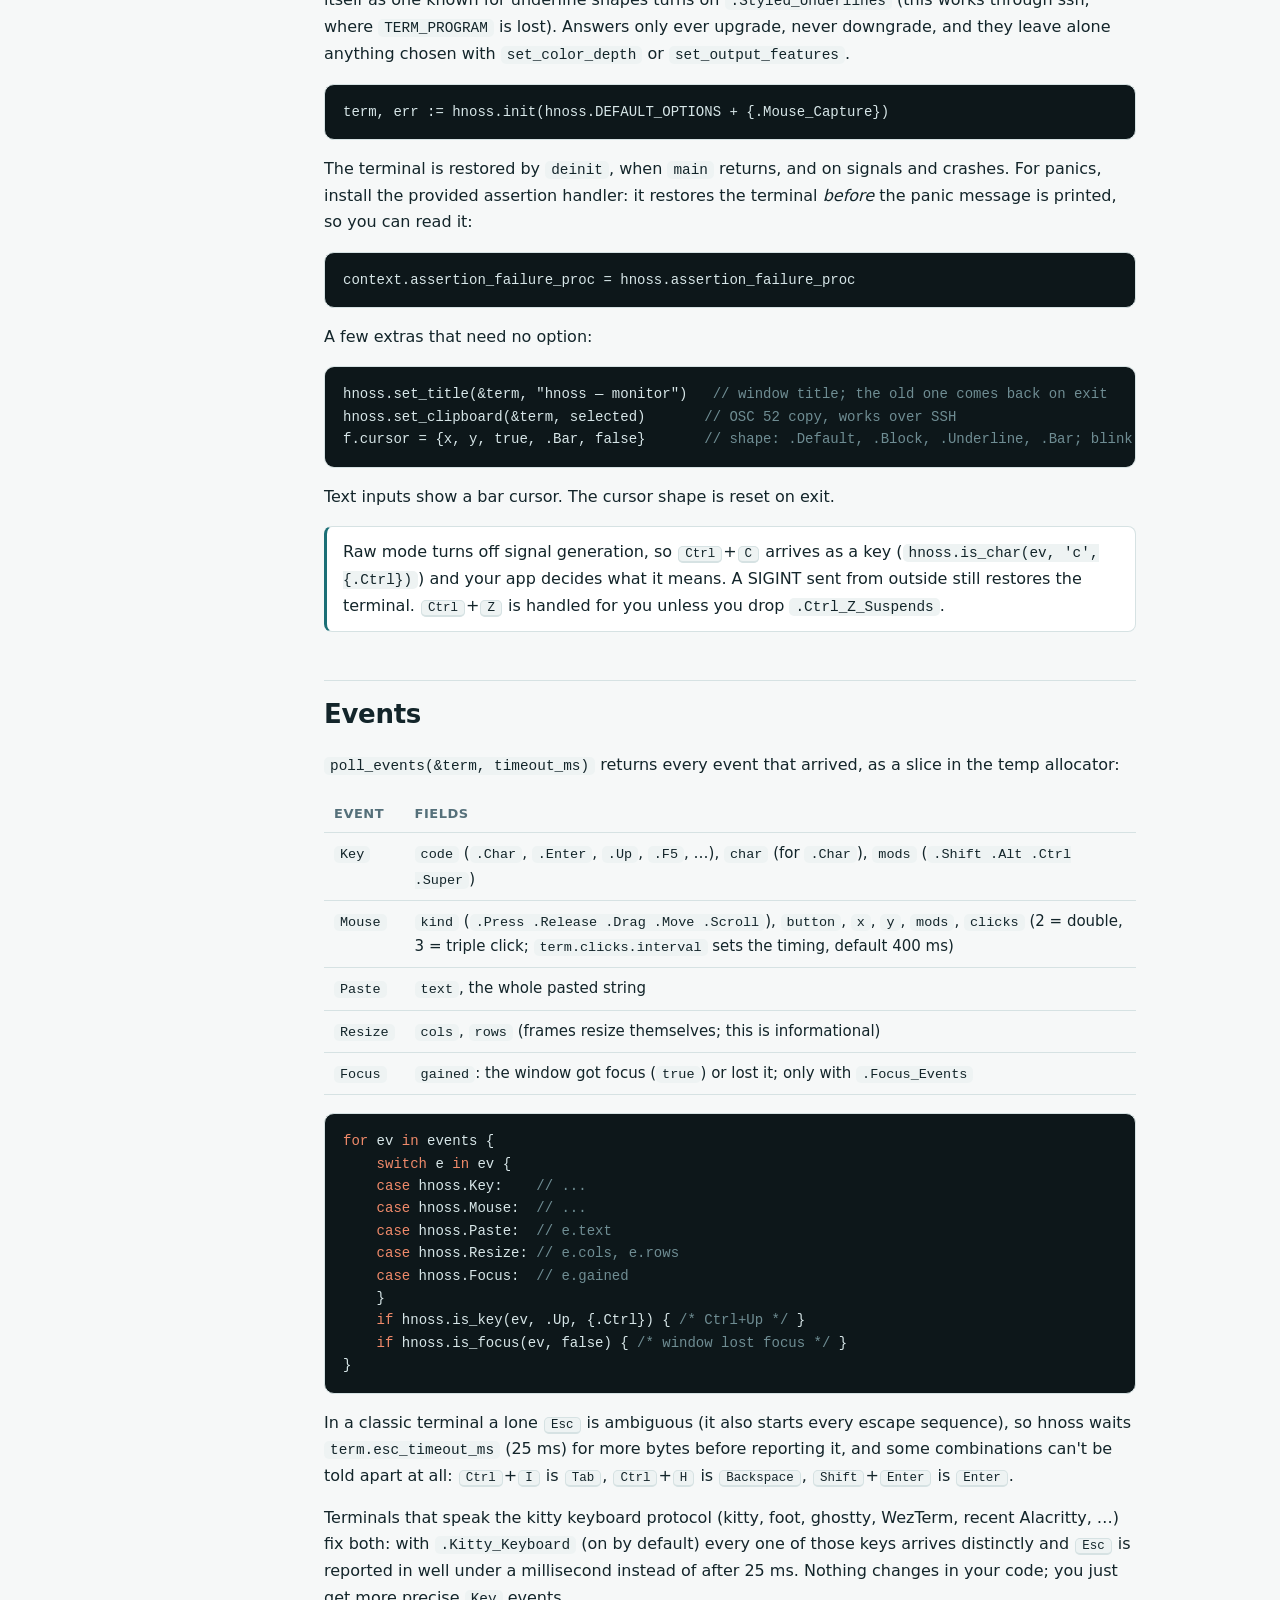
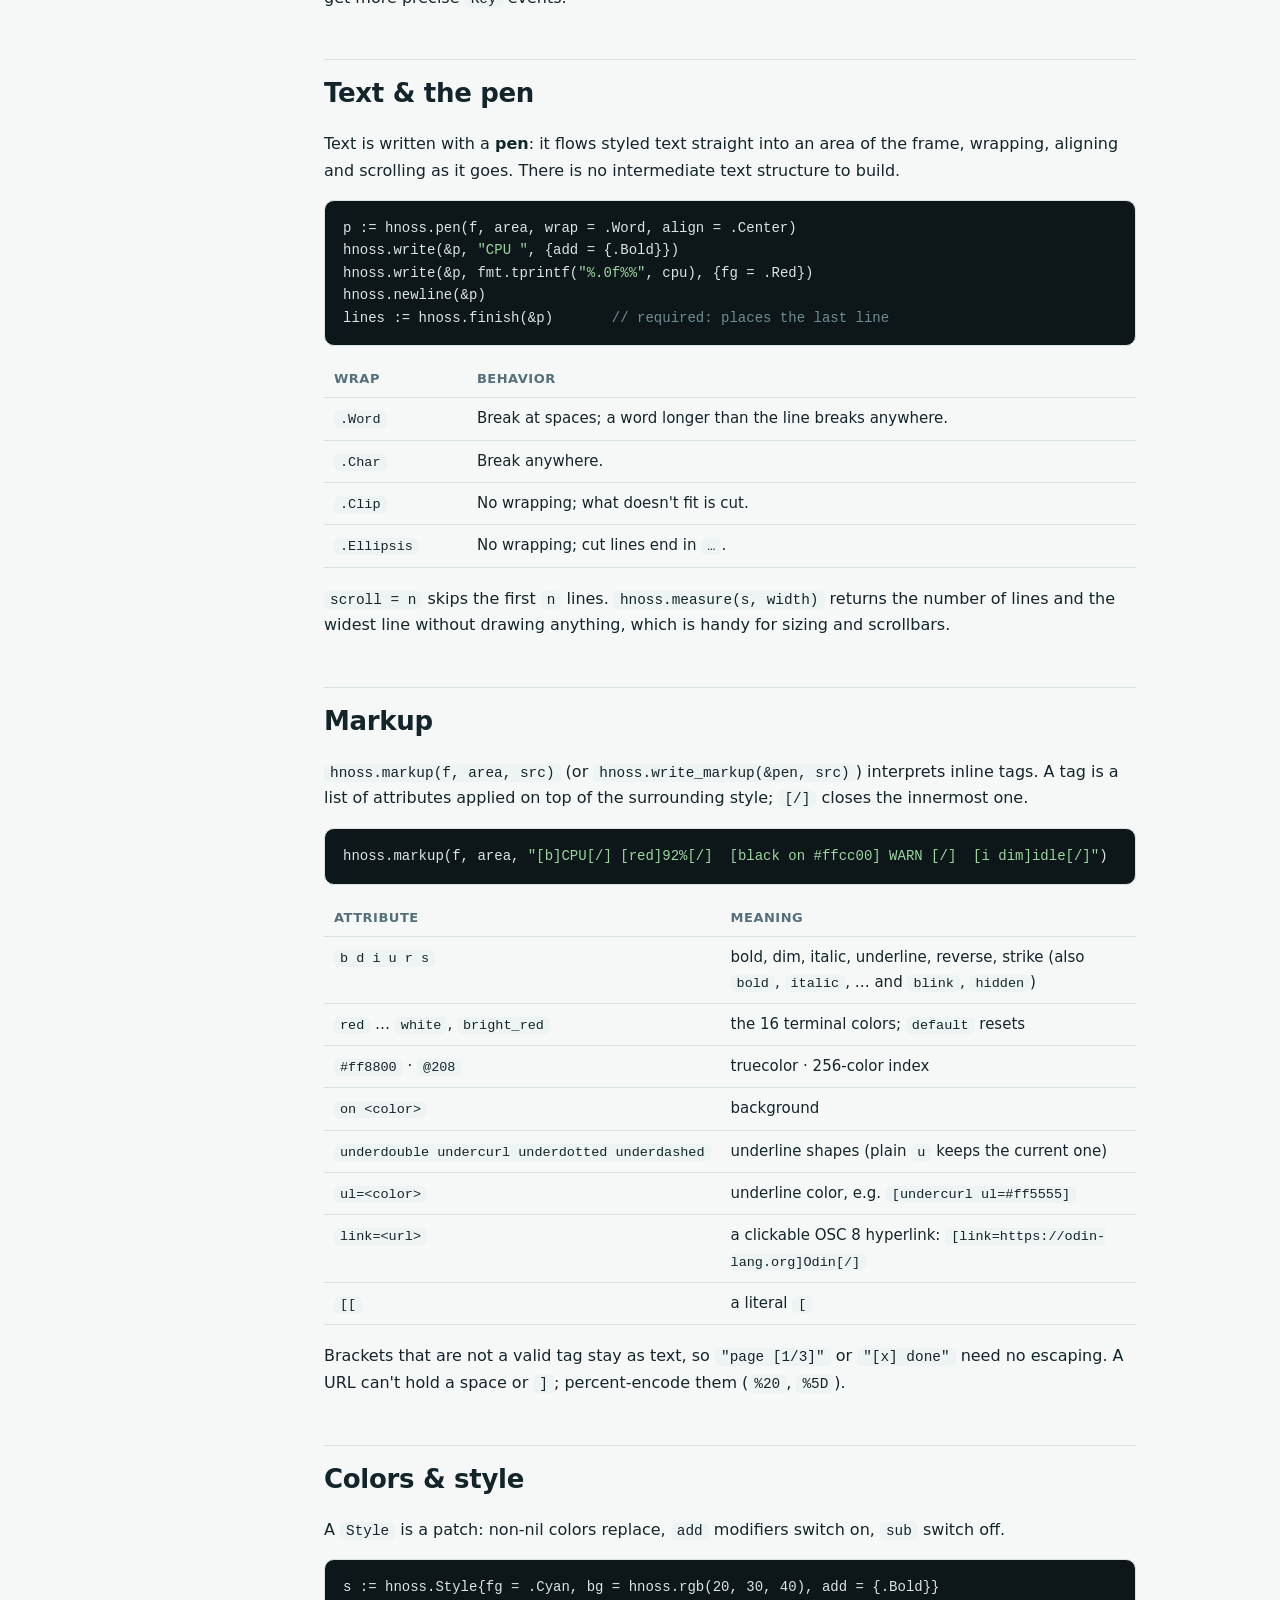
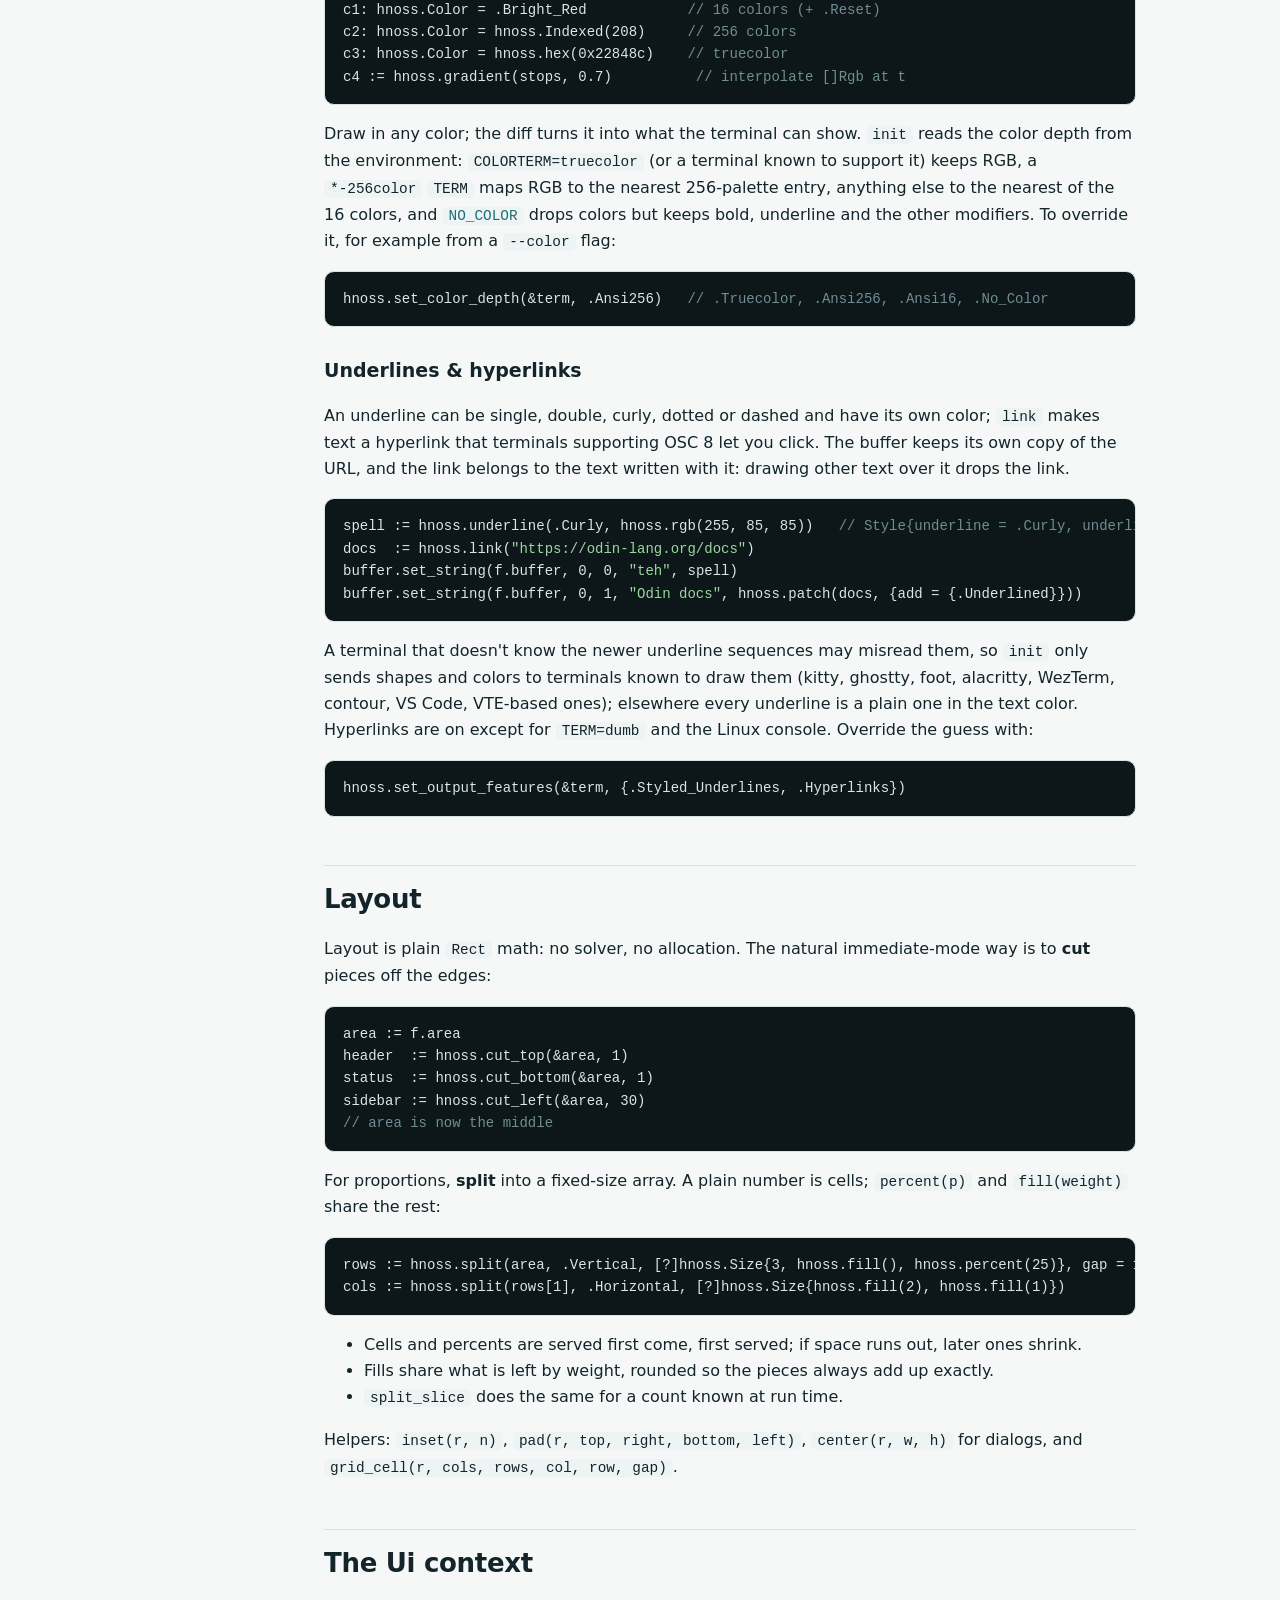
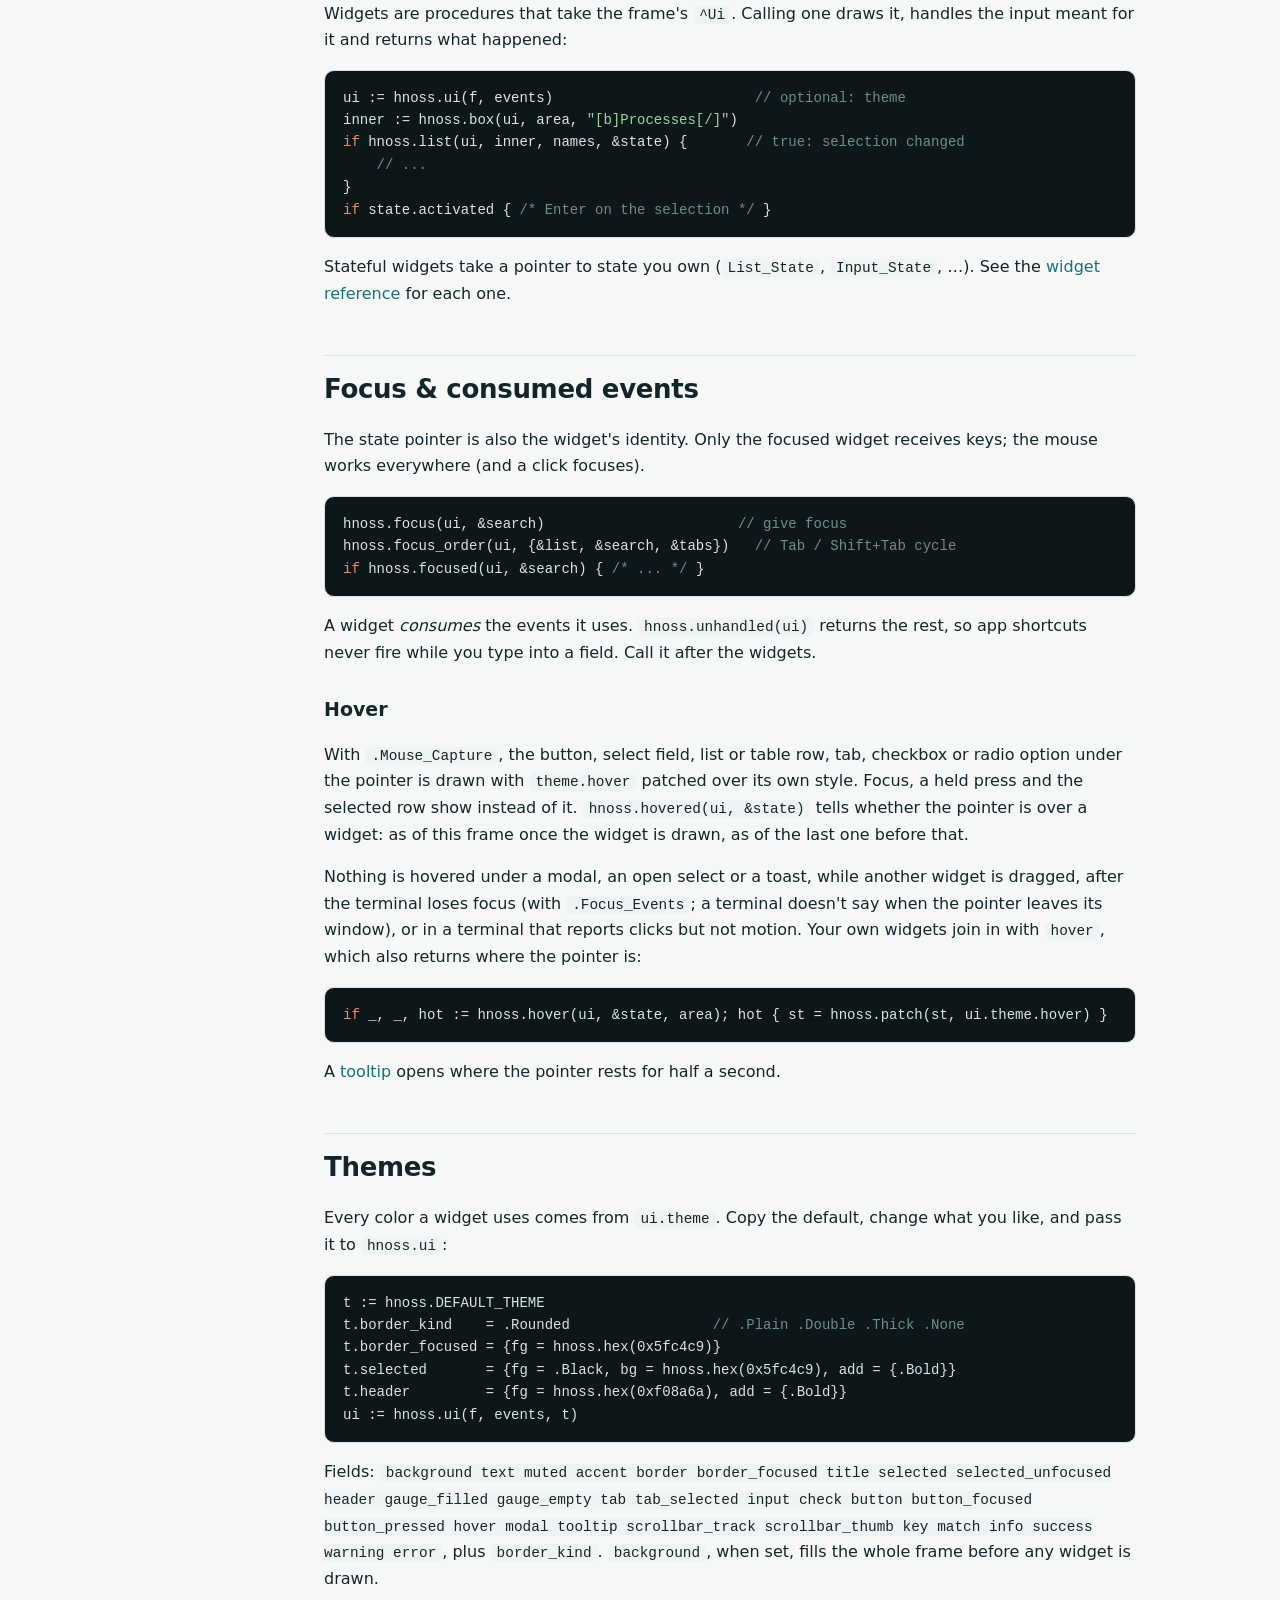
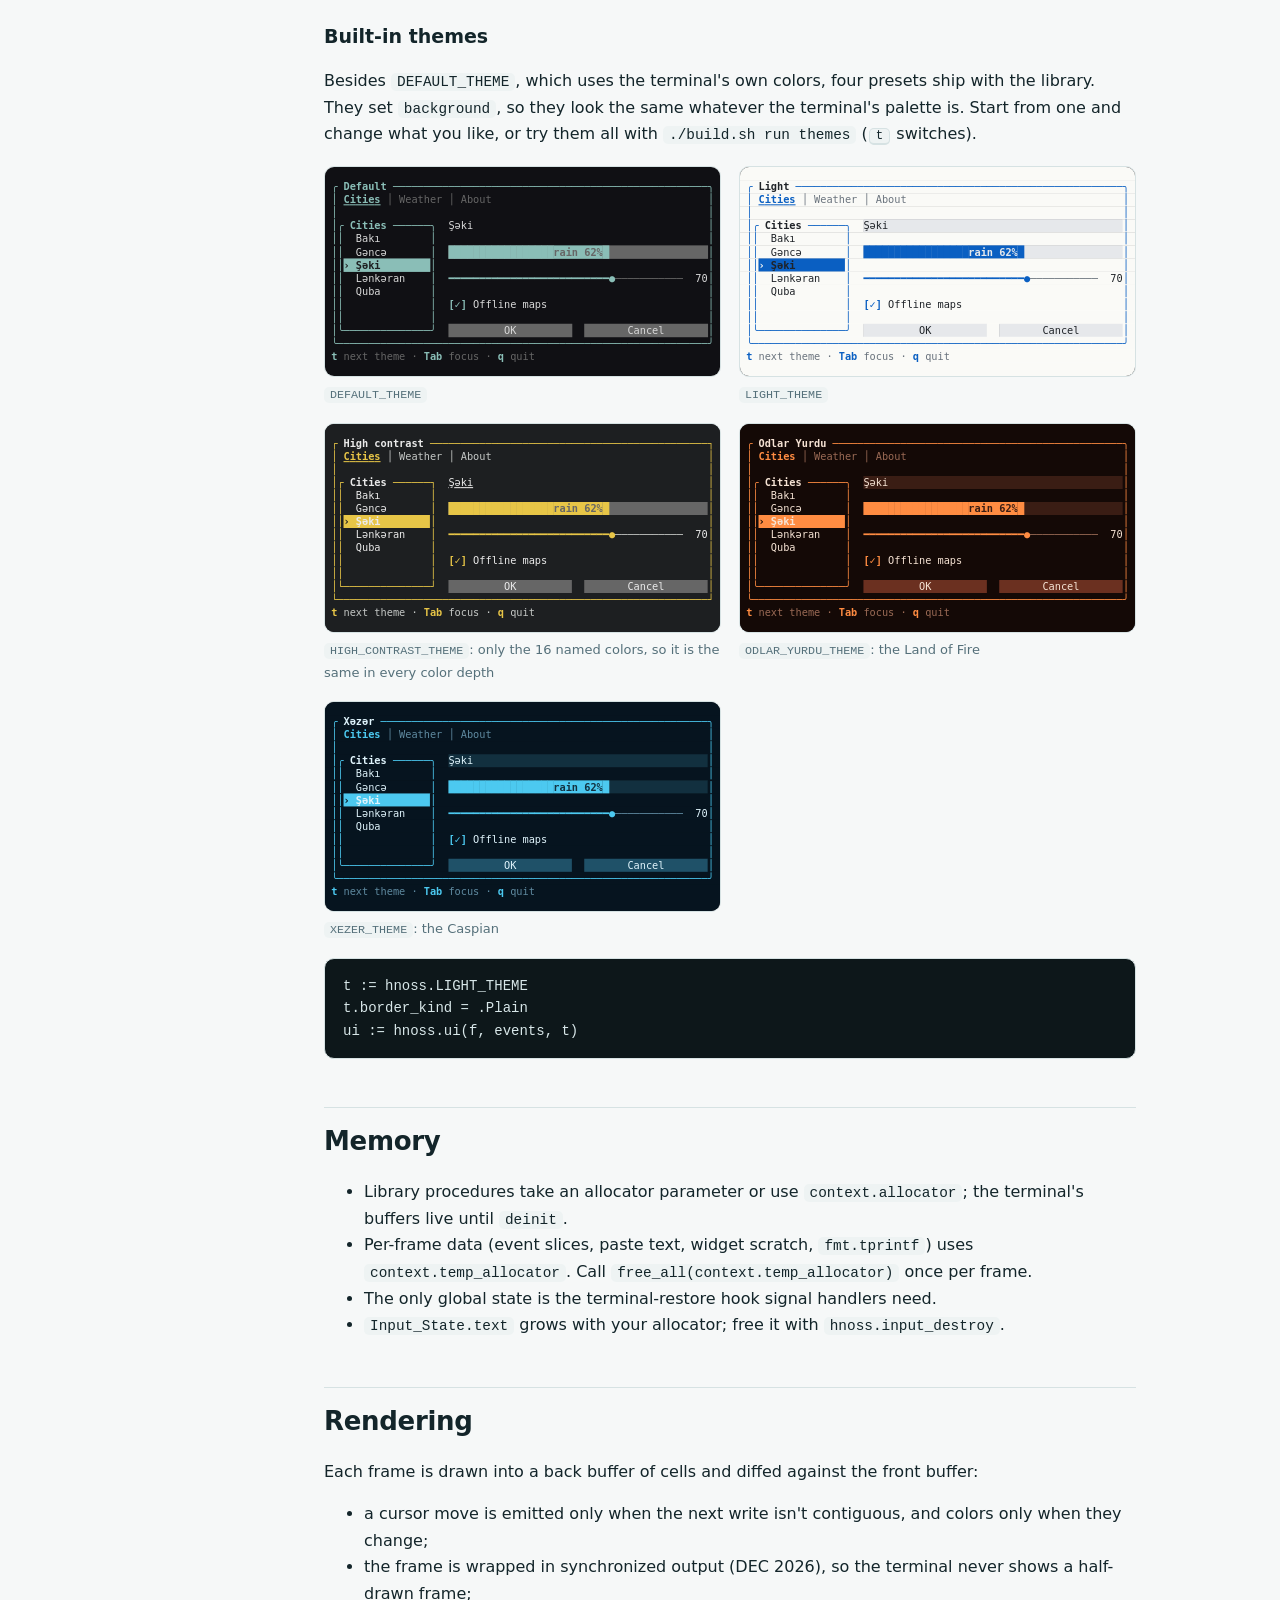
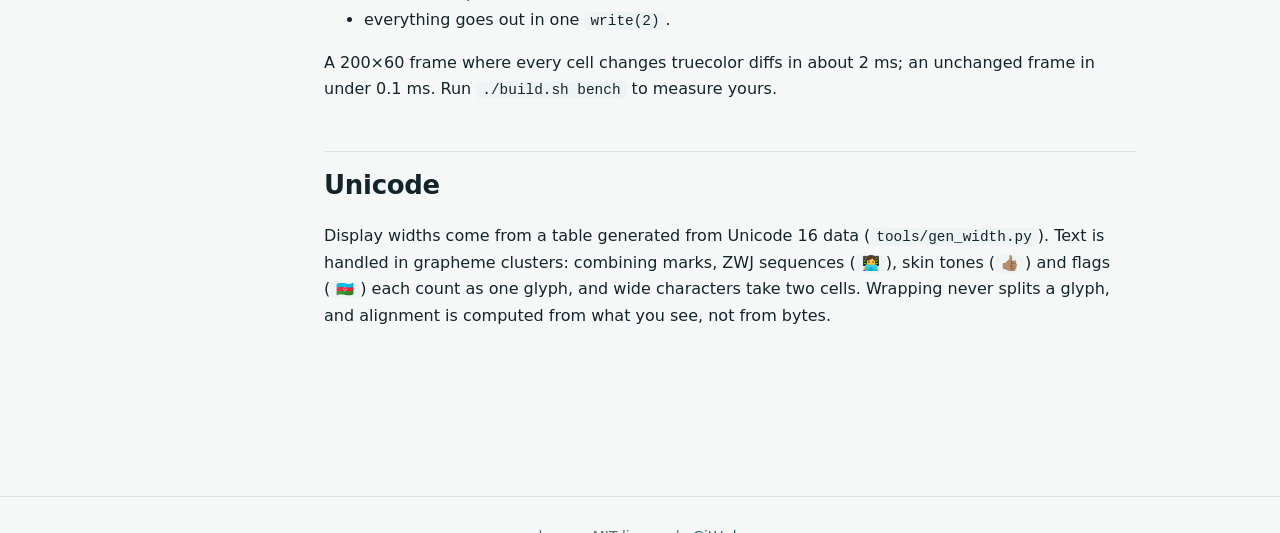
==== commit a074f451: "terminal: query capabilities at startup (XTVERSION, DA1, DECRQM, DECRQSS) - init sends XTVERSION, DE" ====
--- a/docs/guide.html
+++ b/docs/guide.html
@@ -100,7 +100,17 @@
 <tr><td><code>.Kitty_Keyboard</code></td><td>on</td><td>Ask for the <a href="https://sw.kovidgoyal.net/kitty/keyboard-protocol/">kitty keyboard protocol</a>: unambiguous keys and instant <kbd>Esc</kbd>. Ignored by terminals that don't support it; <code>term.kitty_keyboard</code> tells you whether it is active.</td></tr>
 <tr><td><code>.Focus_Events</code></td><td>off</td><td>Report when the terminal window gains or loses focus, as <code>Focus</code> events (e.g. to pause an animation).</td></tr>
 <tr><td><code>.Ctrl_Z_Suspends</code></td><td>on</td><td><kbd>Ctrl</kbd>+<kbd>Z</kbd> suspends the app like in a shell: the terminal is restored and the process stops; <code>fg</code> brings it back with a full redraw. The key is not reported. Leave it out if you want <kbd>Ctrl</kbd>+<kbd>Z</kbd> yourself (e.g. for undo); <code>hnoss.suspend(&amp;term)</code> does the same on demand.</td></tr>
-</table>
+<tr><td><code>.Query_Caps</code></td><td>on</td><td>Ask the terminal what it supports (see below) instead of only guessing from the environment.</td></tr>
+</table>
+<h3 id="caps">What the terminal supports</h3>
+<p>With <code>.Query_Caps</code>, <code>init</code> sends XTVERSION, DECRQM for synchronized output (<code>?2026</code>) and grapheme clustering (<code>?2027</code>), a DECRQSS read-back of an RGB color, and DA1 last: every terminal answers DA1, so its reply means all answers are in. <code>init</code> waits up to <code>CAPS_TIMEOUT_MS</code> (100 ms; local terminals take a millisecond or two); replies that arrive later, e.g. over a slow ssh link, are picked up by <code>poll_events</code>. The replies never show up as key events, and keys typed meanwhile are not lost.</p>
+<pre><code>c := &amp;term.caps
+<span class="k">if</span> c.answered {
+    fmt.println(hnoss.caps_version(c))            <span class="c">// "kitty(0.39.1)", "" if it didn't say</span>
+    hnoss.mode_supported(c.sync_output)           <span class="c">// .Unknown .Unsupported .Set .Reset .Always_Set .Always_Reset</span>
+    c.grapheme_clustering; c.truecolor; c.sixel
+}</code></pre>
+<p>Once all answers are in, a confirmed truecolor upgrades the color depth, and a terminal that names itself as one known for underline shapes turns on <code>.Styled_Underlines</code> (this works through ssh, where <code>TERM_PROGRAM</code> is lost). Answers only ever upgrade, never downgrade, and they leave alone anything chosen with <code>set_color_depth</code> or <code>set_output_features</code>.</p>
 <pre><code>term, err := hnoss.init(hnoss.DEFAULT_OPTIONS + {.Mouse_Capture})</code></pre>
 <p>The terminal is restored by <code>deinit</code>, when <code>main</code> returns, and on signals and crashes. For panics, install the provided assertion handler: it restores the terminal <em>before</em> the panic message is printed, so you can read it:</p>
 <pre><code>context.assertion_failure_proc = hnoss.assertion_failure_proc</code></pre>
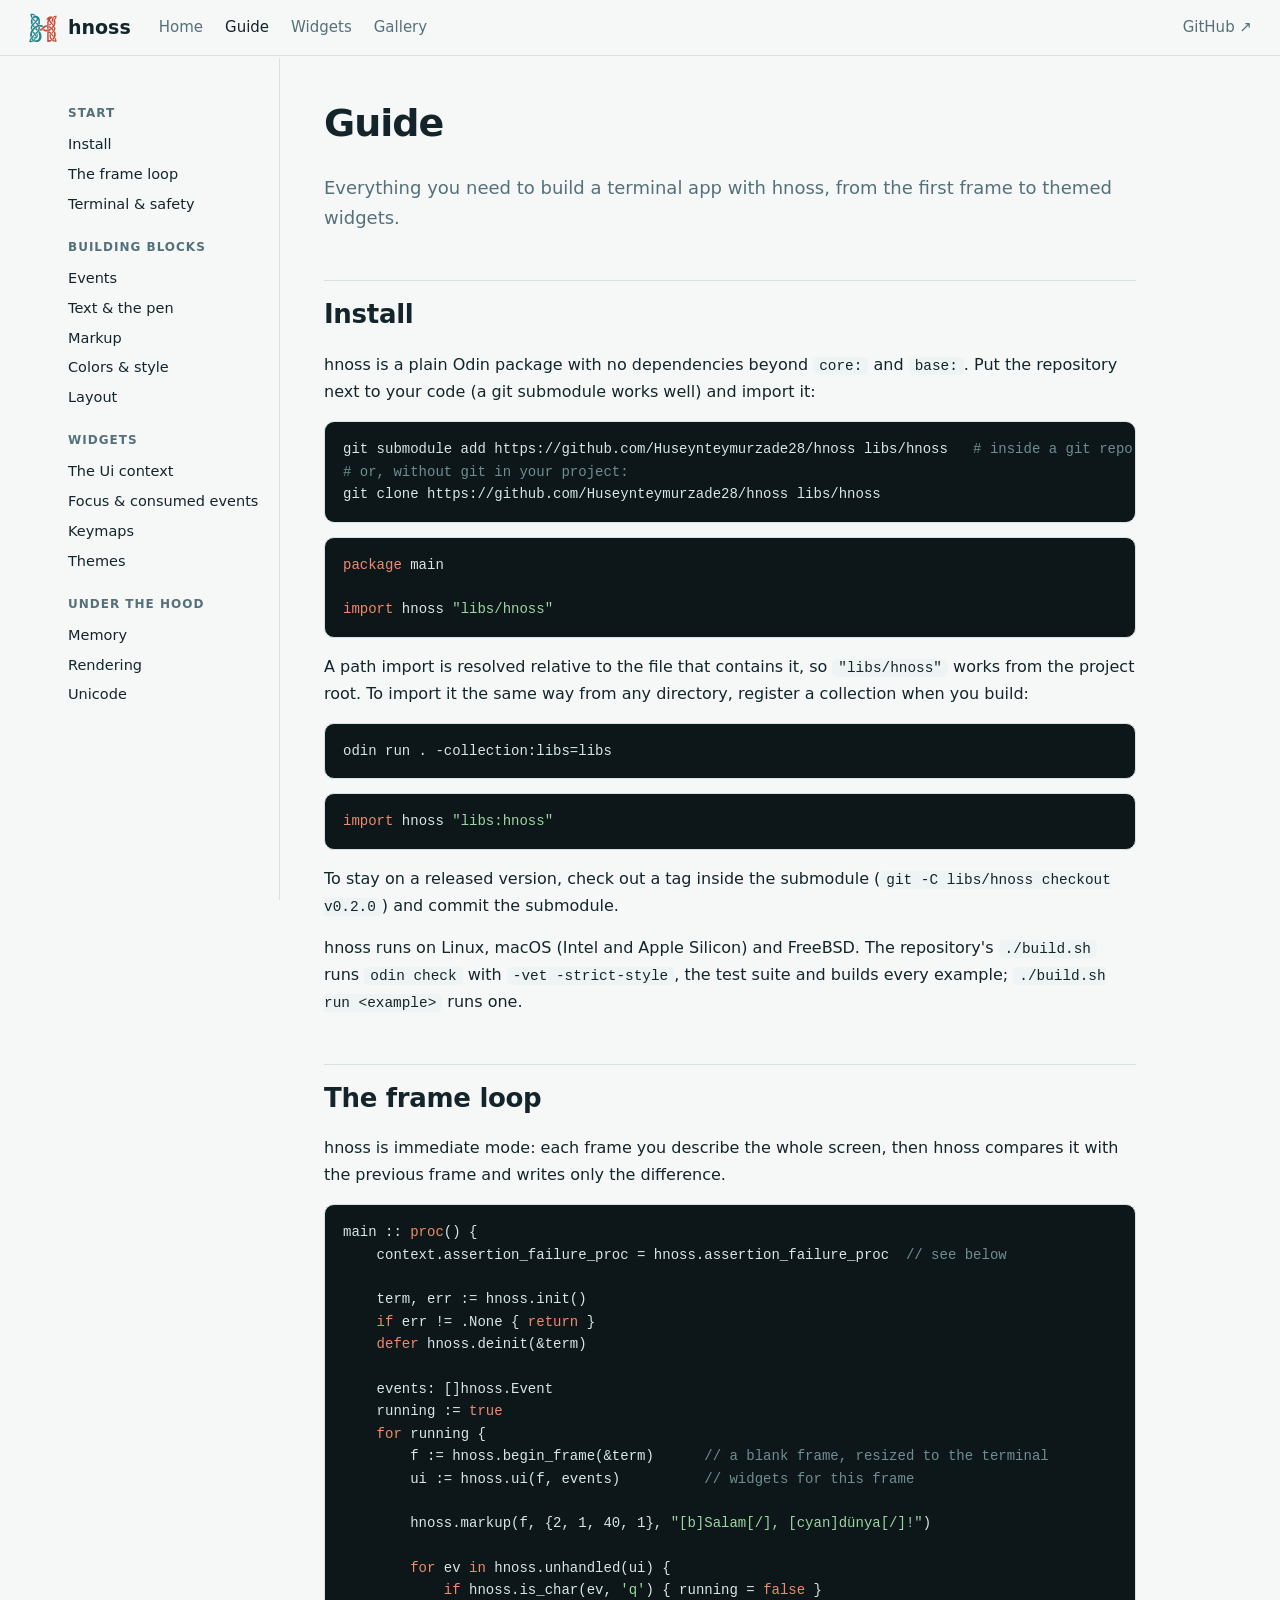
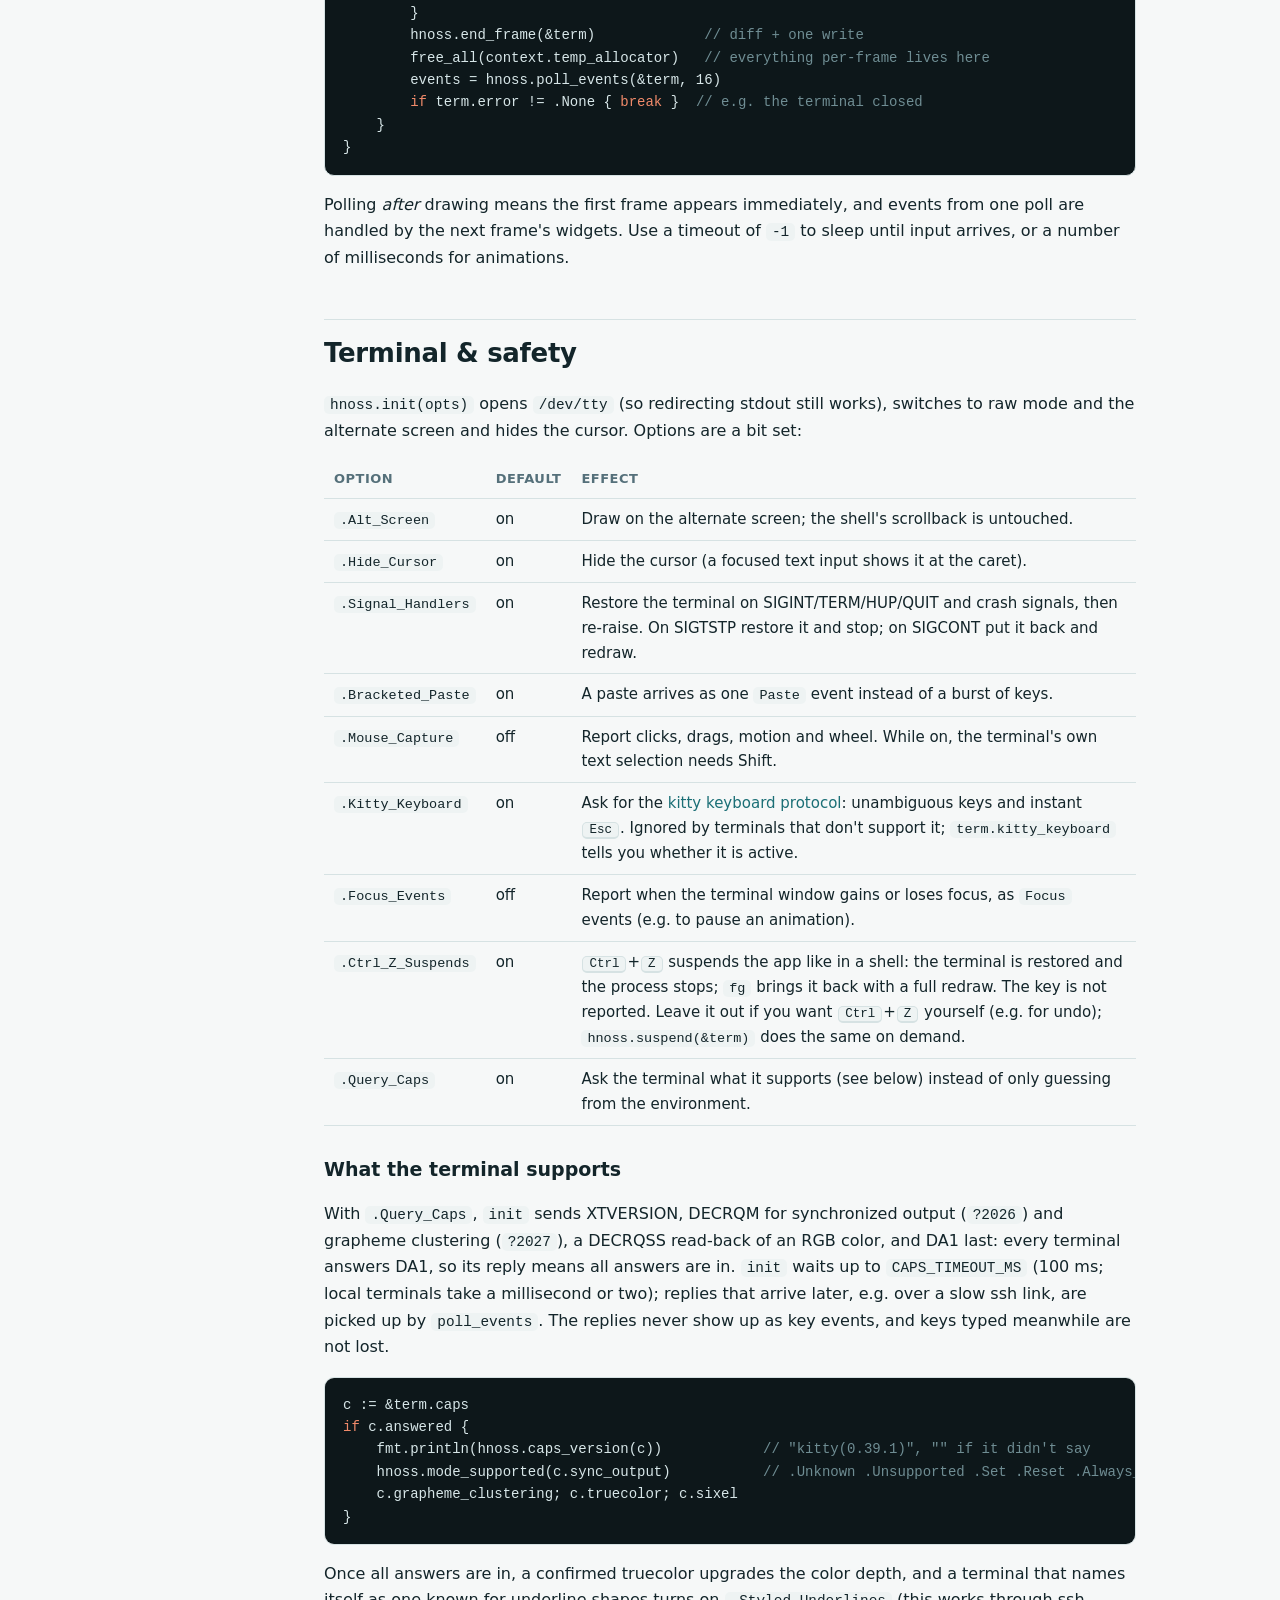
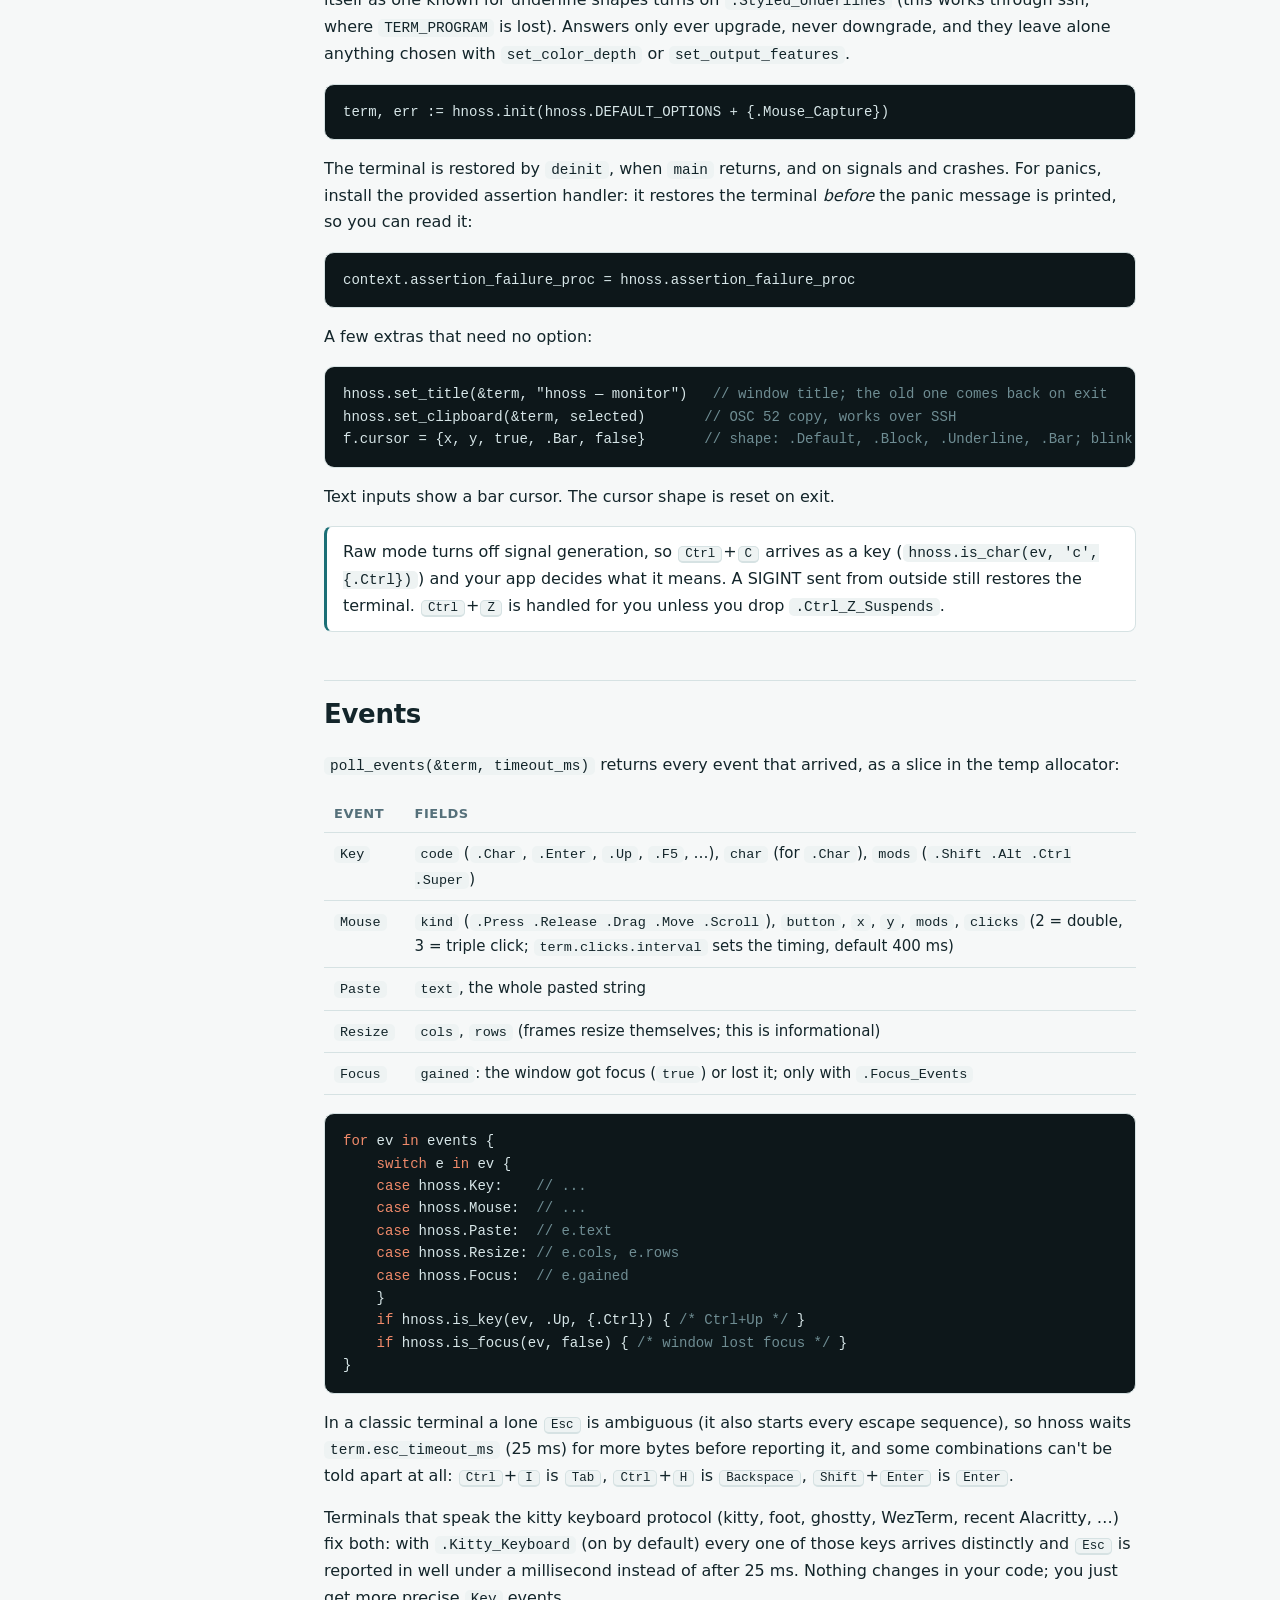
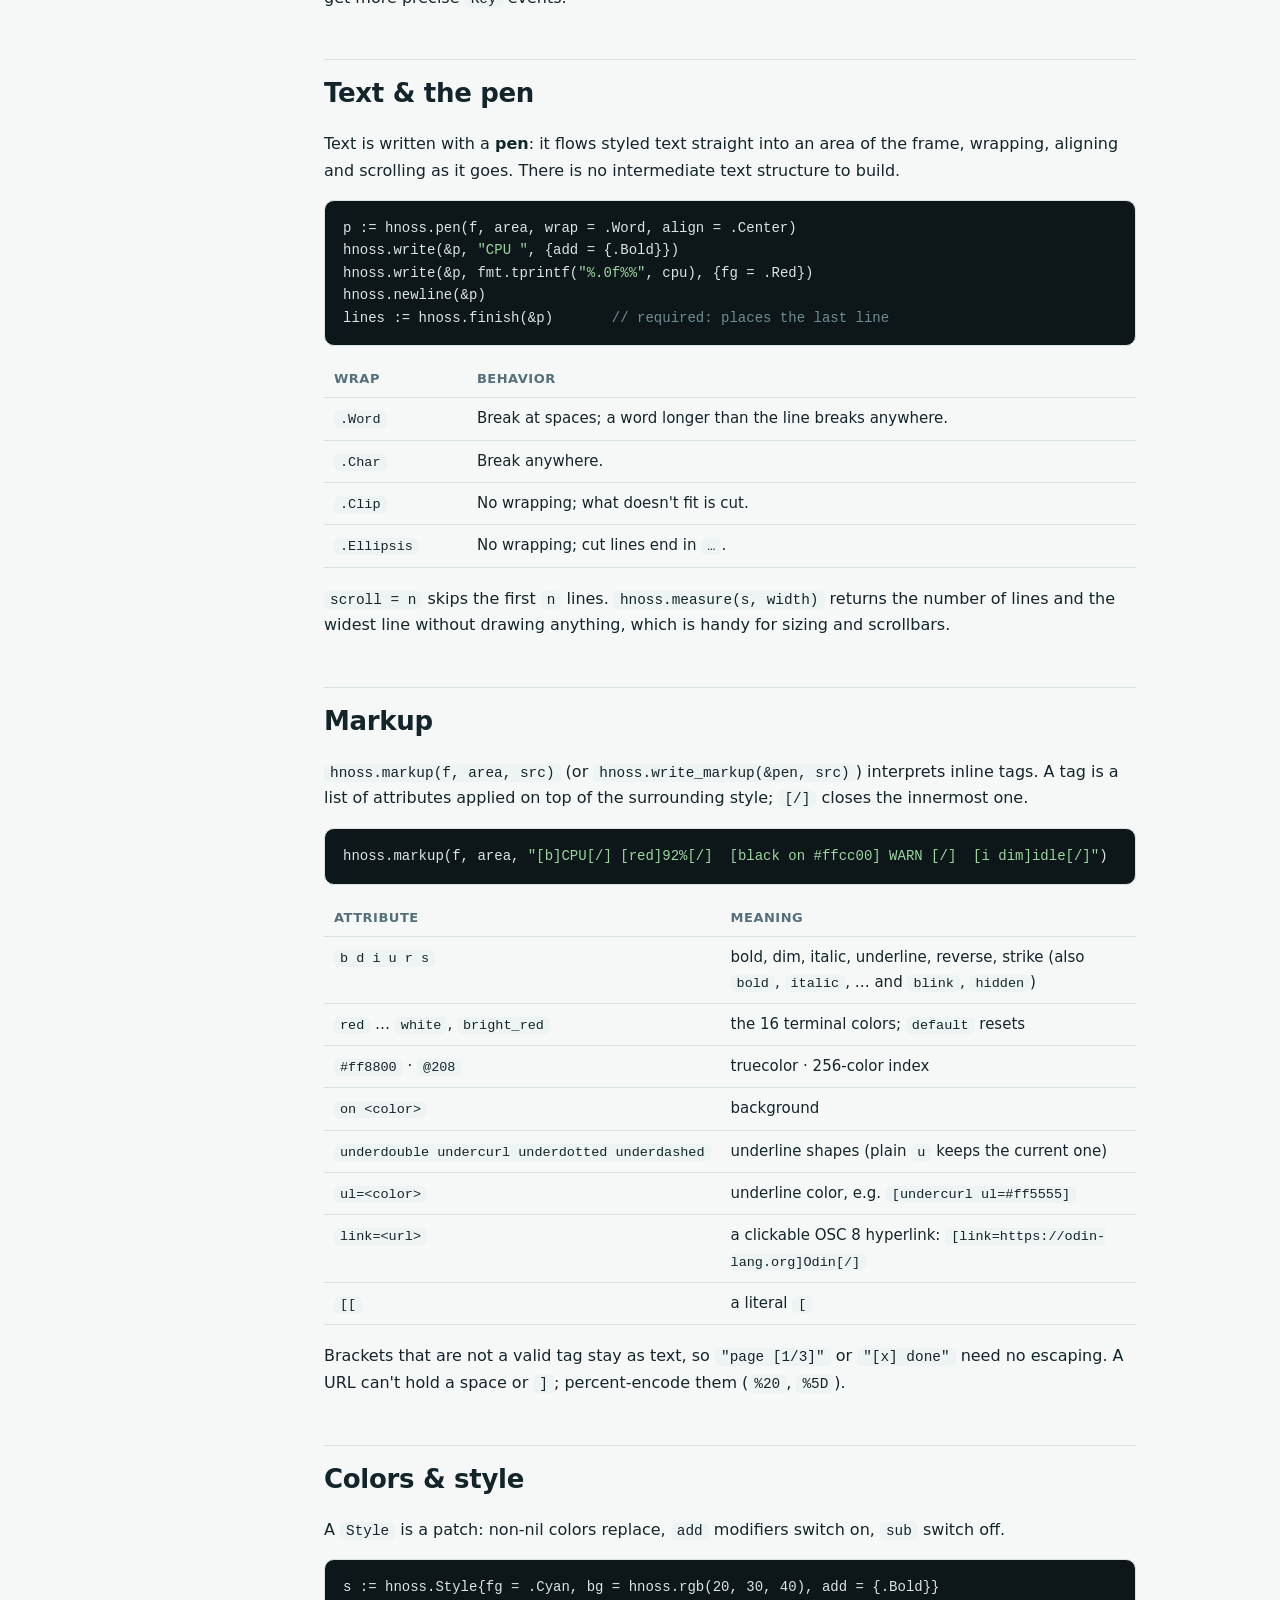
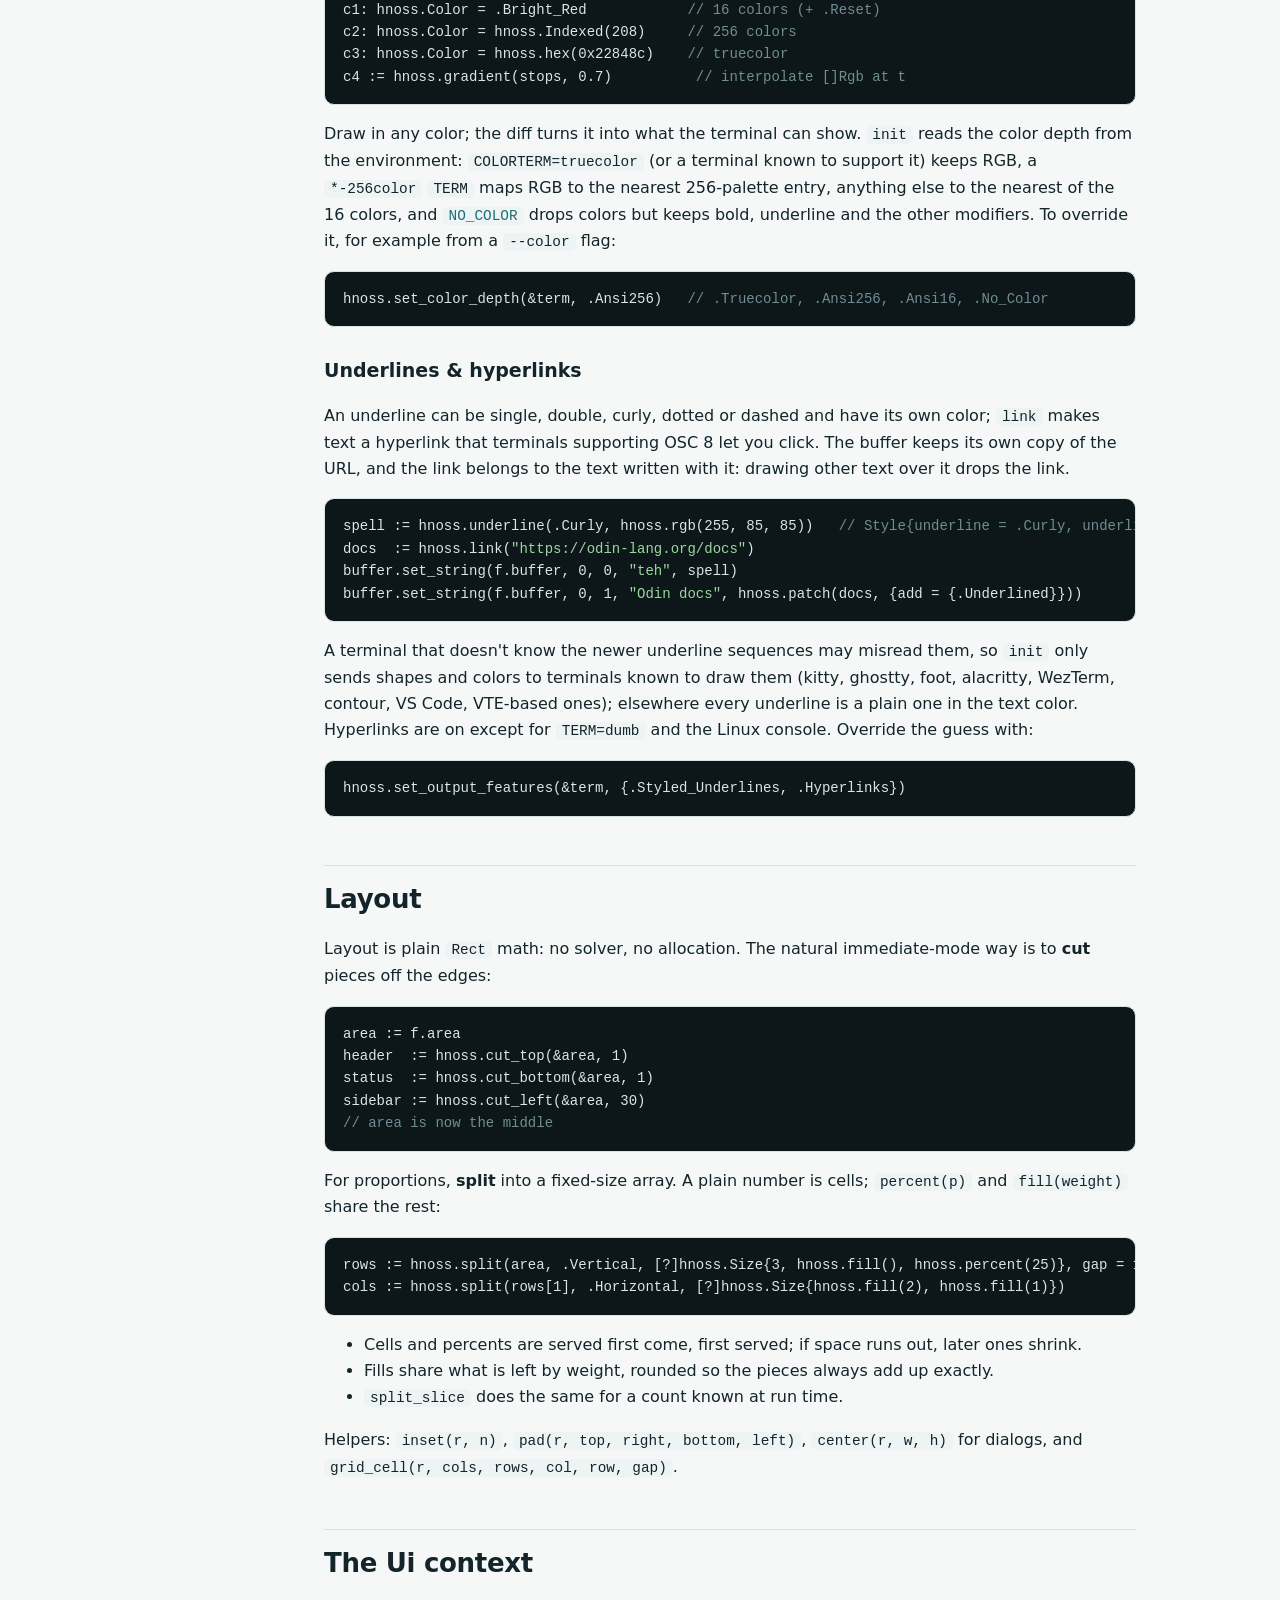
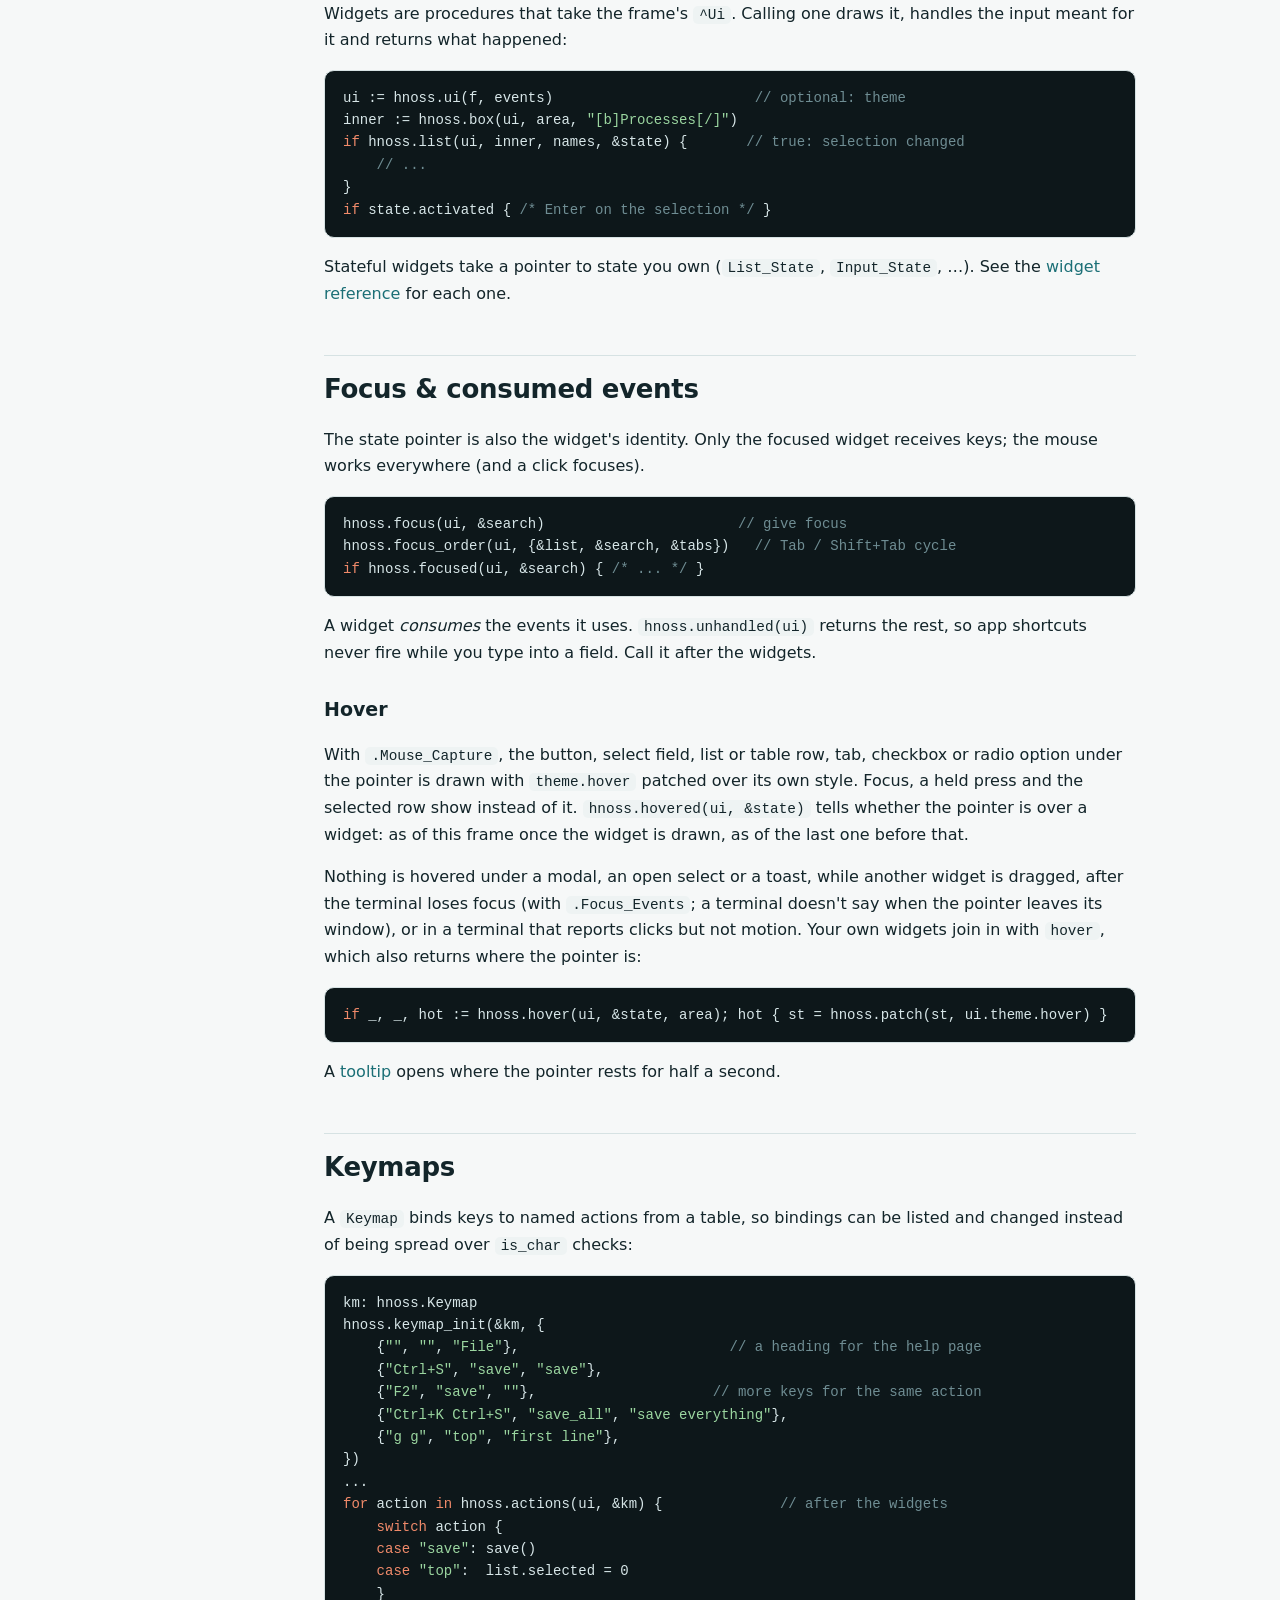
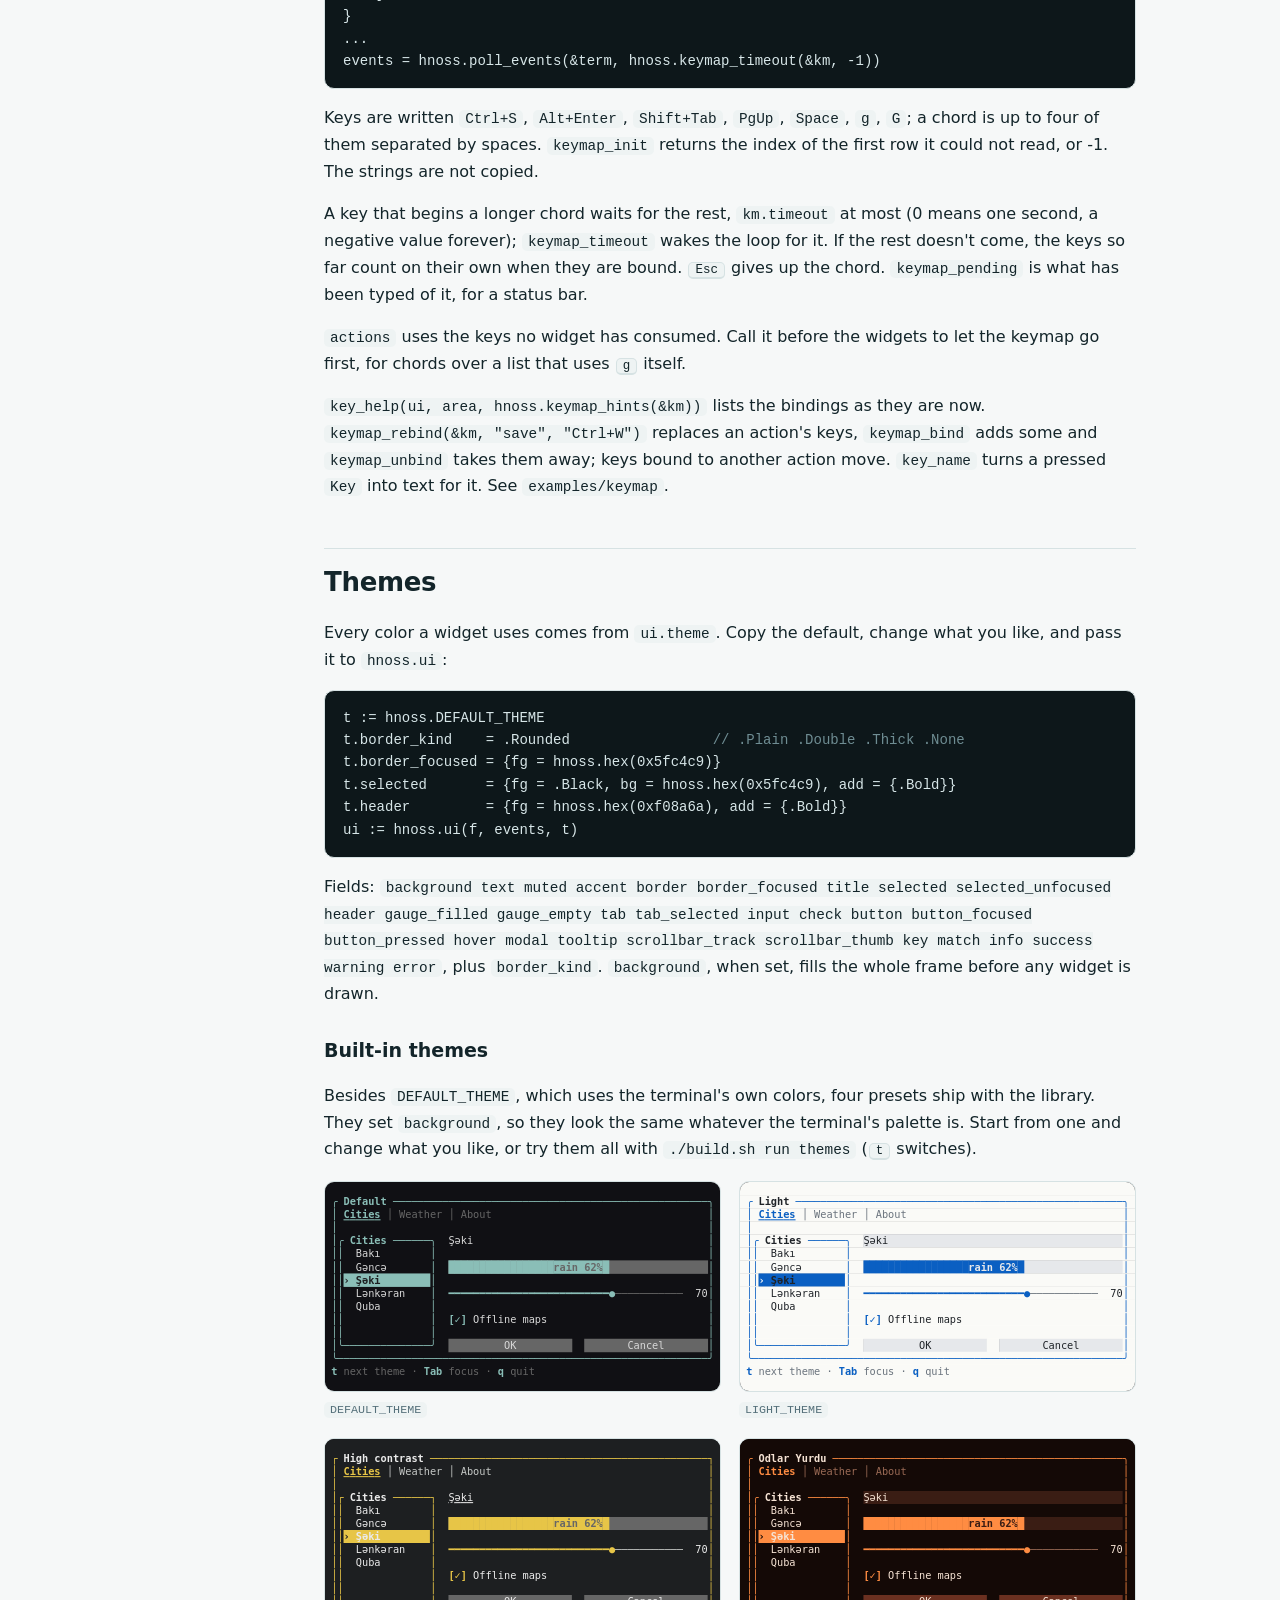
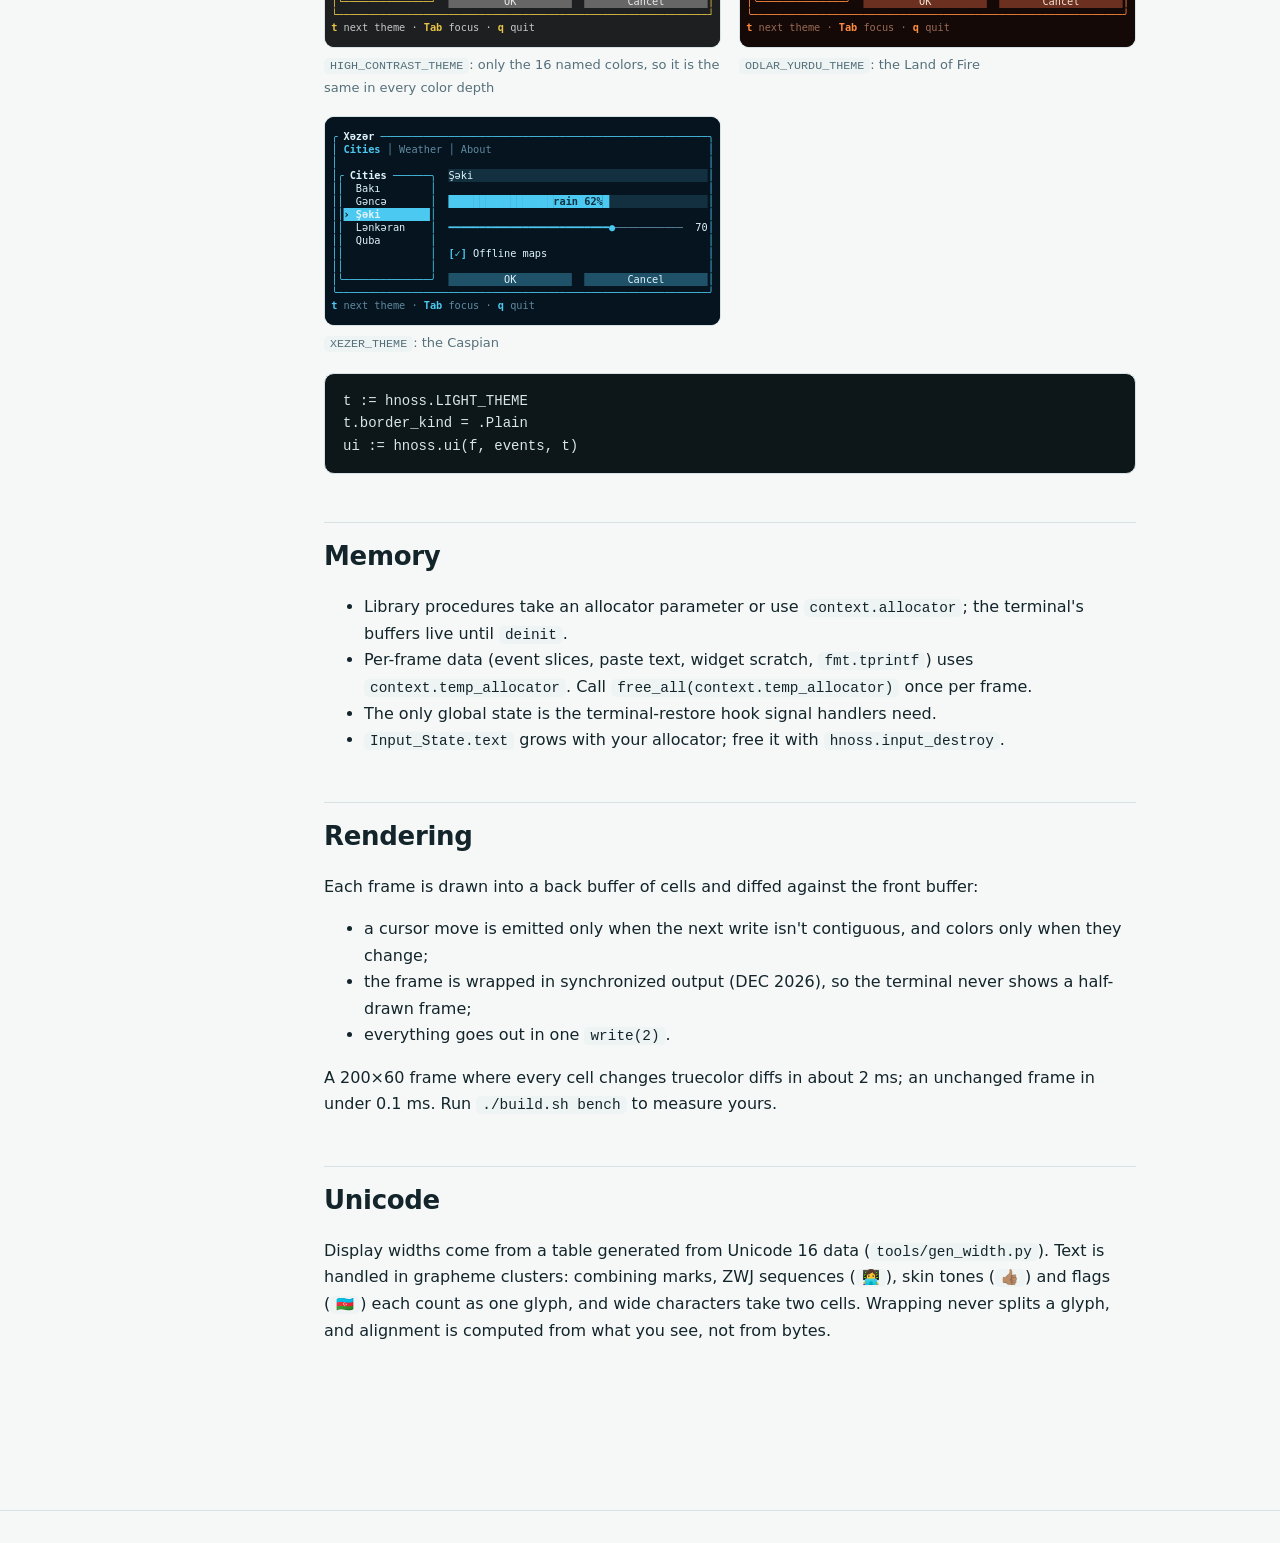
==== commit 20555ede: "docs: keymaps Closes #60" ====
--- a/docs/guide.html
+++ b/docs/guide.html
@@ -35,6 +35,7 @@
 	<h4>Widgets</h4>
 	<a href="#ui">The Ui context</a>
 	<a href="#focus">Focus &amp; consumed events</a>
+	<a href="#keymap">Keymaps</a>
 	<a href="#theme">Themes</a>
 	<h4>Under the hood</h4>
 	<a href="#memory">Memory</a>
@@ -235,6 +236,30 @@
 <pre><code><span class="k">if</span> _, _, hot := hnoss.hover(ui, &amp;state, area); hot { st = hnoss.patch(st, ui.theme.hover) }</code></pre>
 <p>A <a href="widgets.html#tooltip">tooltip</a> opens where the pointer rests for half a second.</p>
 
+<h2 id="keymap">Keymaps</h2>
+<p>A <code>Keymap</code> binds keys to named actions from a table, so bindings can be listed and changed instead of being spread over <code>is_char</code> checks:</p>
+<pre><code>km: hnoss.Keymap
+hnoss.keymap_init(&amp;km, {
+    {<span class="s">""</span>, <span class="s">""</span>, <span class="s">"File"</span>},                         <span class="c">// a heading for the help page</span>
+    {<span class="s">"Ctrl+S"</span>, <span class="s">"save"</span>, <span class="s">"save"</span>},
+    {<span class="s">"F2"</span>, <span class="s">"save"</span>, <span class="s">""</span>},                     <span class="c">// more keys for the same action</span>
+    {<span class="s">"Ctrl+K Ctrl+S"</span>, <span class="s">"save_all"</span>, <span class="s">"save everything"</span>},
+    {<span class="s">"g g"</span>, <span class="s">"top"</span>, <span class="s">"first line"</span>},
+})
+...
+<span class="k">for</span> action <span class="k">in</span> hnoss.actions(ui, &amp;km) {              <span class="c">// after the widgets</span>
+    <span class="k">switch</span> action {
+    <span class="k">case</span> <span class="s">"save"</span>: save()
+    <span class="k">case</span> <span class="s">"top"</span>:  list.selected = 0
+    }
+}
+...
+events = hnoss.poll_events(&amp;term, hnoss.keymap_timeout(&amp;km, -1))</code></pre>
+<p>Keys are written <code>Ctrl+S</code>, <code>Alt+Enter</code>, <code>Shift+Tab</code>, <code>PgUp</code>, <code>Space</code>, <code>g</code>, <code>G</code>; a chord is up to four of them separated by spaces. <code>keymap_init</code> returns the index of the first row it could not read, or -1. The strings are not copied.</p>
+<p>A key that begins a longer chord waits for the rest, <code>km.timeout</code> at most (0 means one second, a negative value forever); <code>keymap_timeout</code> wakes the loop for it. If the rest doesn't come, the keys so far count on their own when they are bound. <kbd>Esc</kbd> gives up the chord. <code>keymap_pending</code> is what has been typed of it, for a status bar.</p>
+<p><code>actions</code> uses the keys no widget has consumed. Call it before the widgets to let the keymap go first, for chords over a list that uses <kbd>g</kbd> itself.</p>
+<p><code>key_help(ui, area, hnoss.keymap_hints(&amp;km))</code> lists the bindings as they are now. <code>keymap_rebind(&amp;km, "save", "Ctrl+W")</code> replaces an action's keys, <code>keymap_bind</code> adds some and <code>keymap_unbind</code> takes them away; keys bound to another action move. <code>key_name</code> turns a pressed <code>Key</code> into text for it. See <code>examples/keymap</code>.</p>
+
 <h2 id="theme">Themes</h2>
 <p>Every color a widget uses comes from <code>ui.theme</code>. Copy the default, change what you like, and pass it to <code>hnoss.ui</code>:</p>
 <pre><code>t := hnoss.DEFAULT_THEME
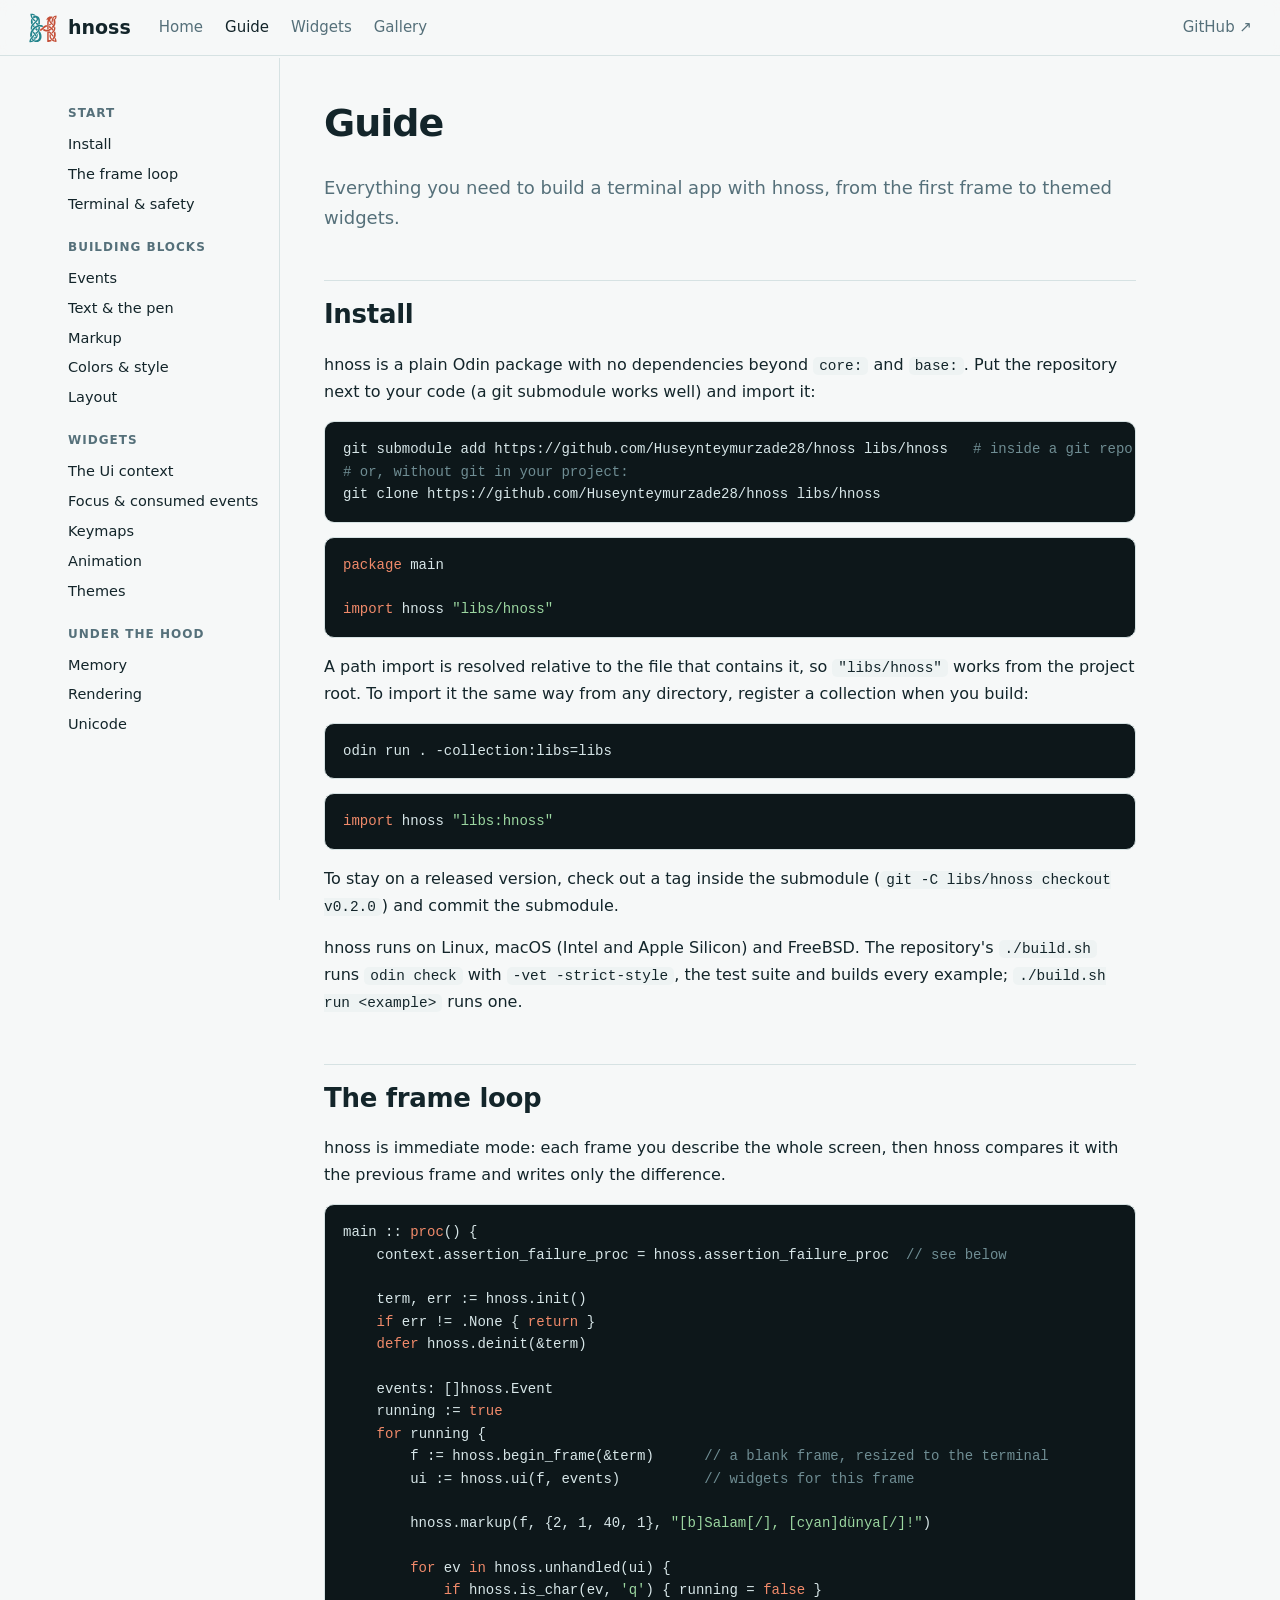
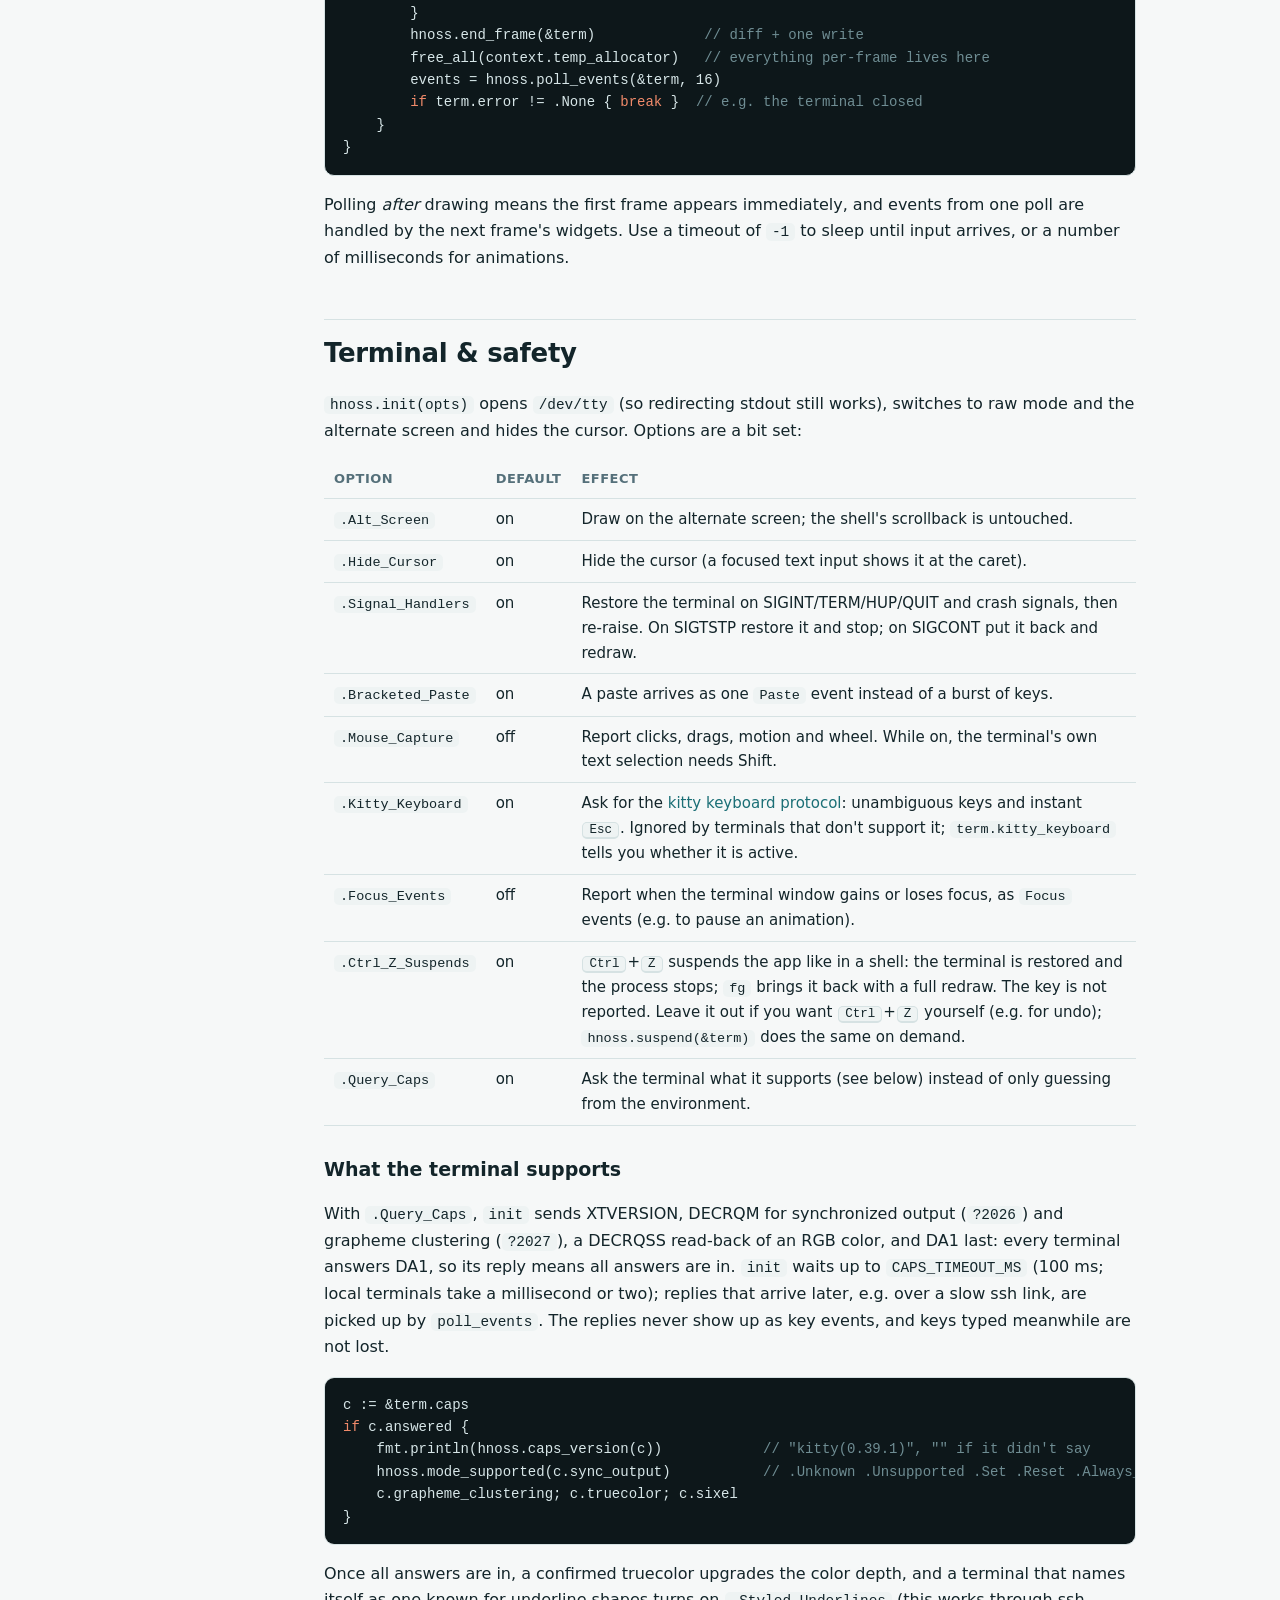
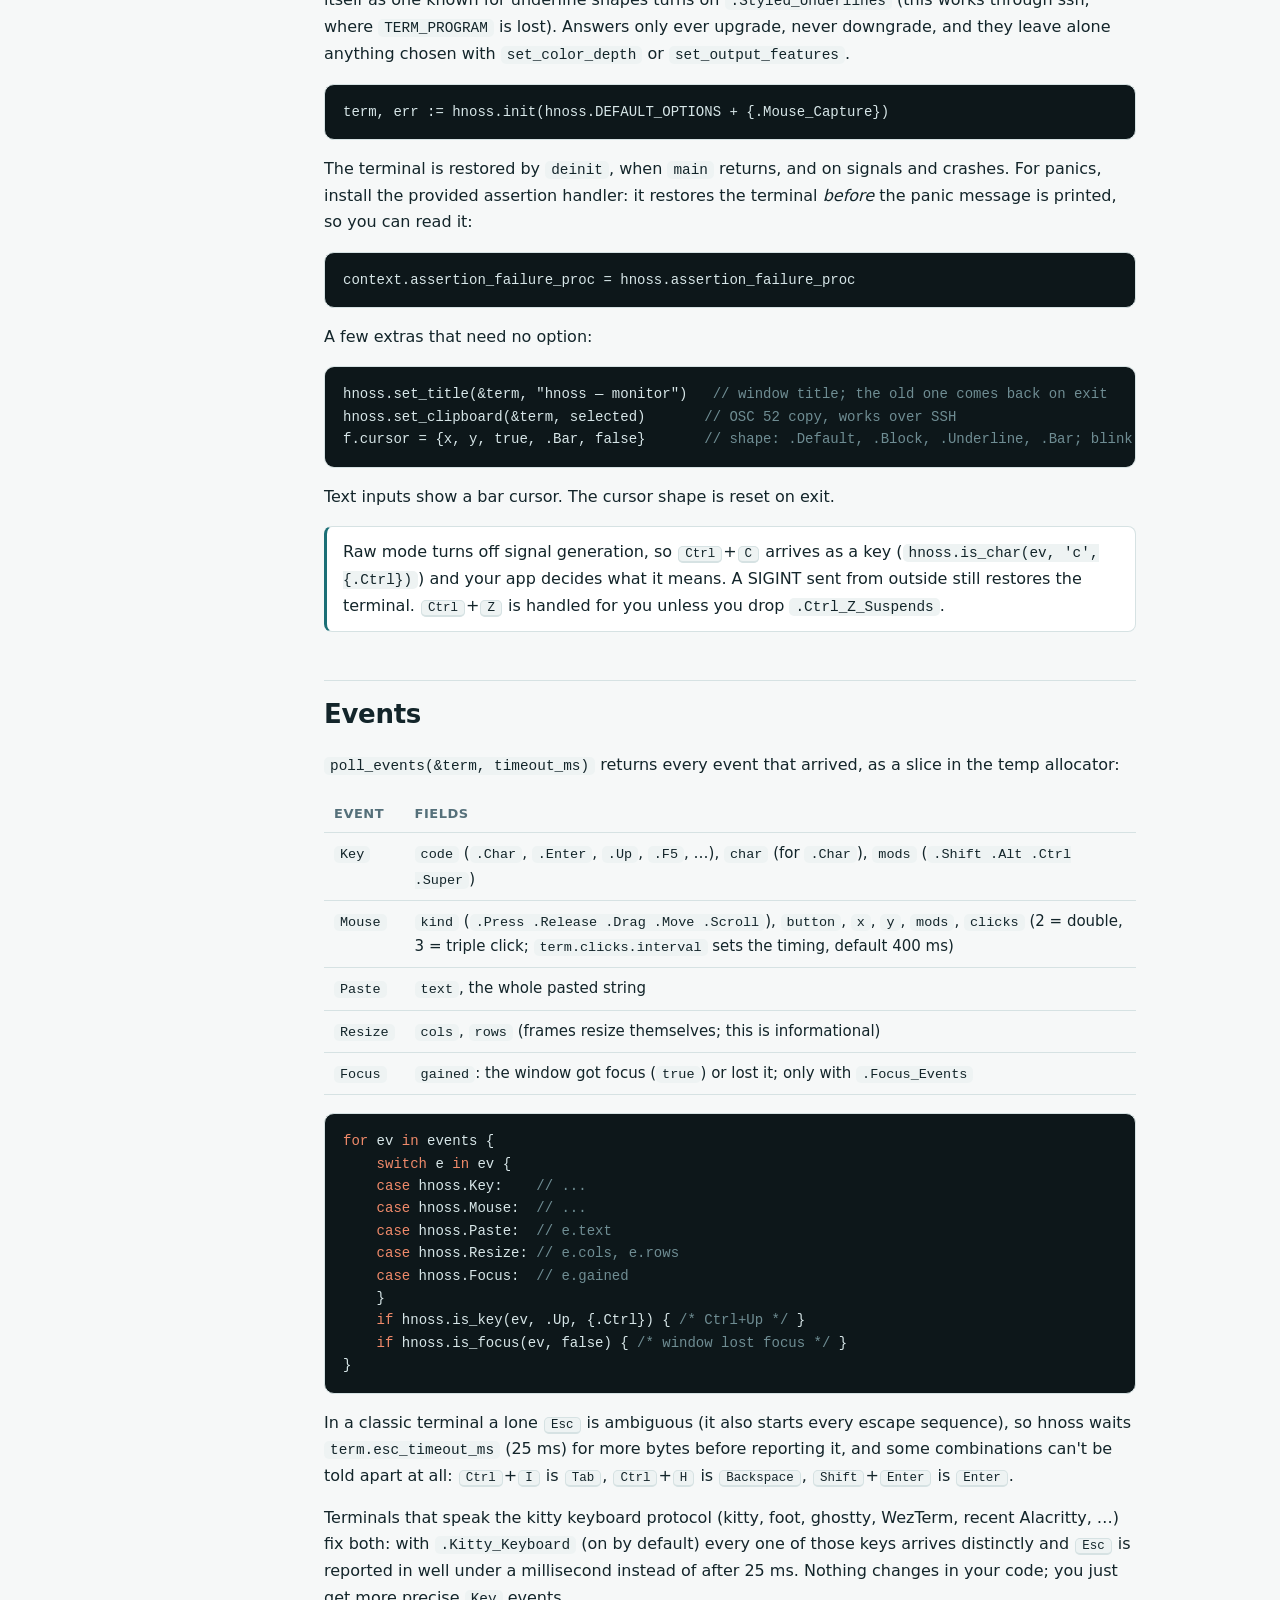
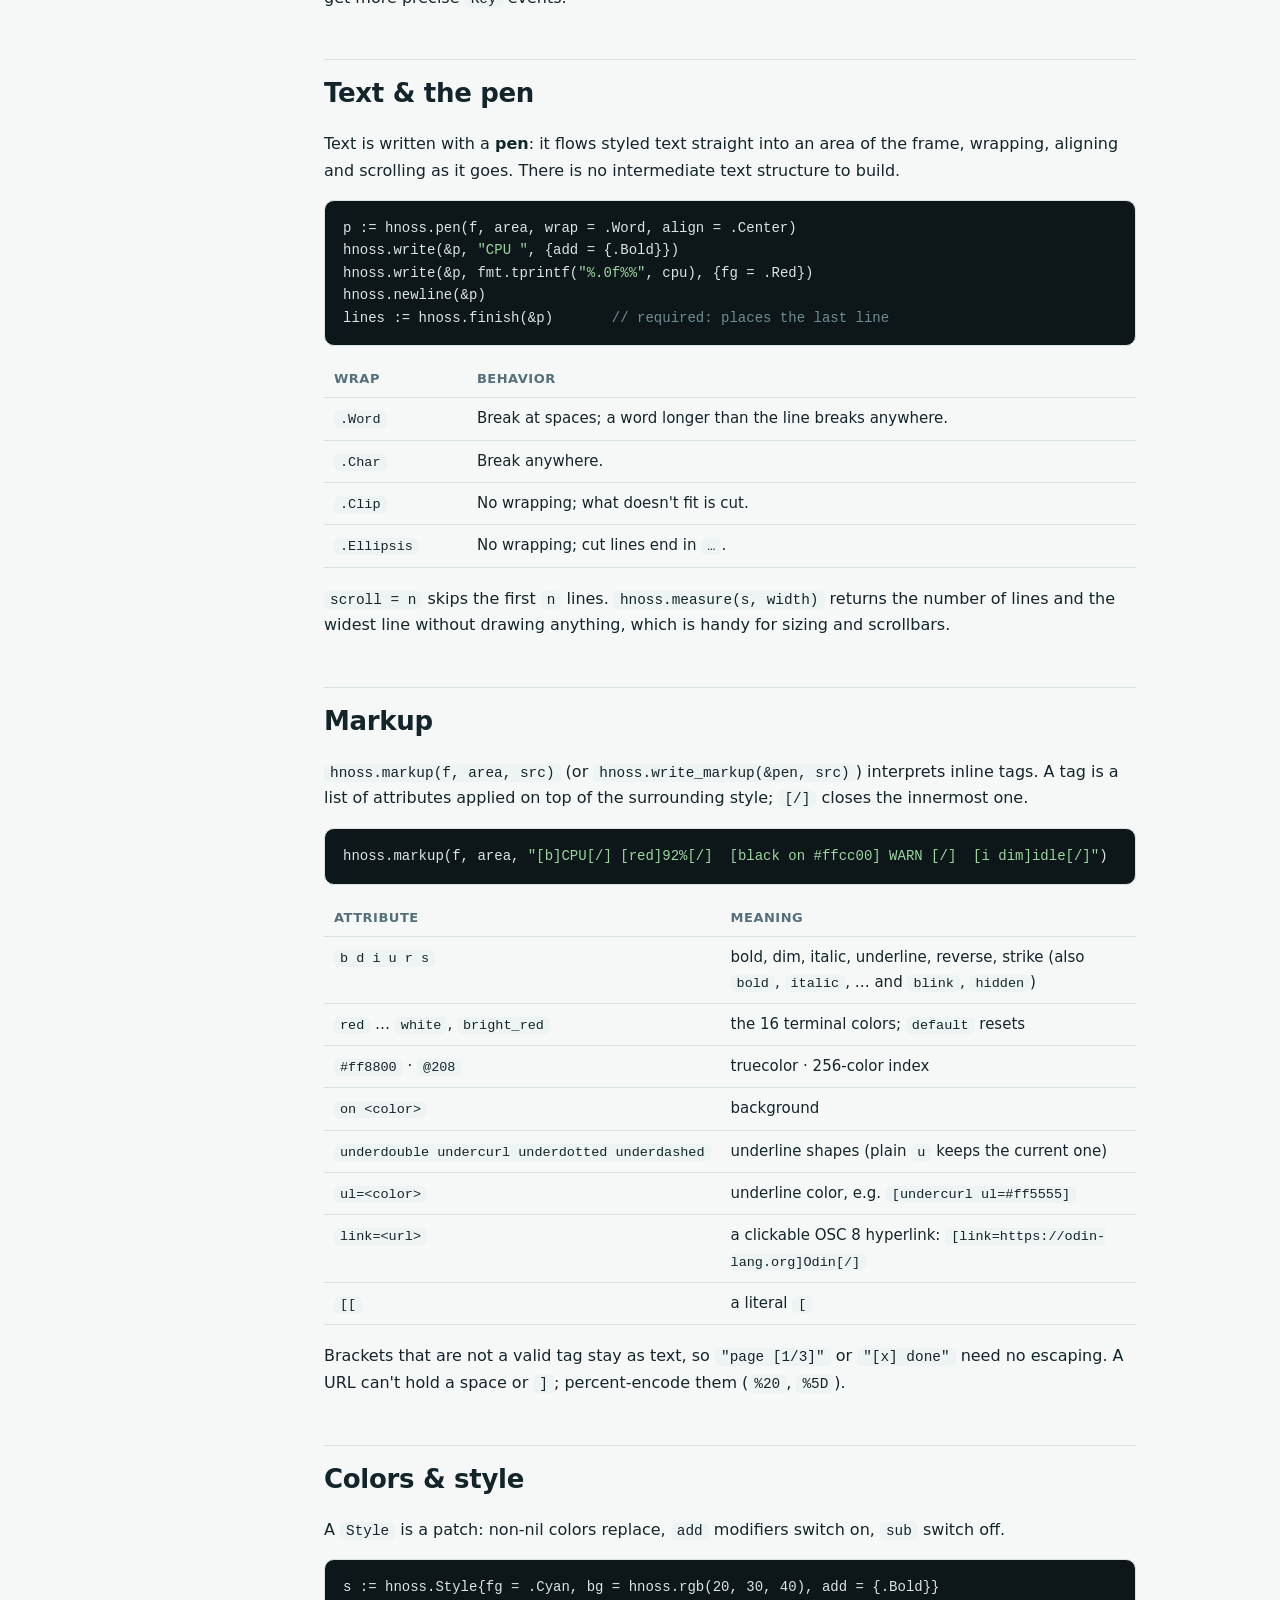
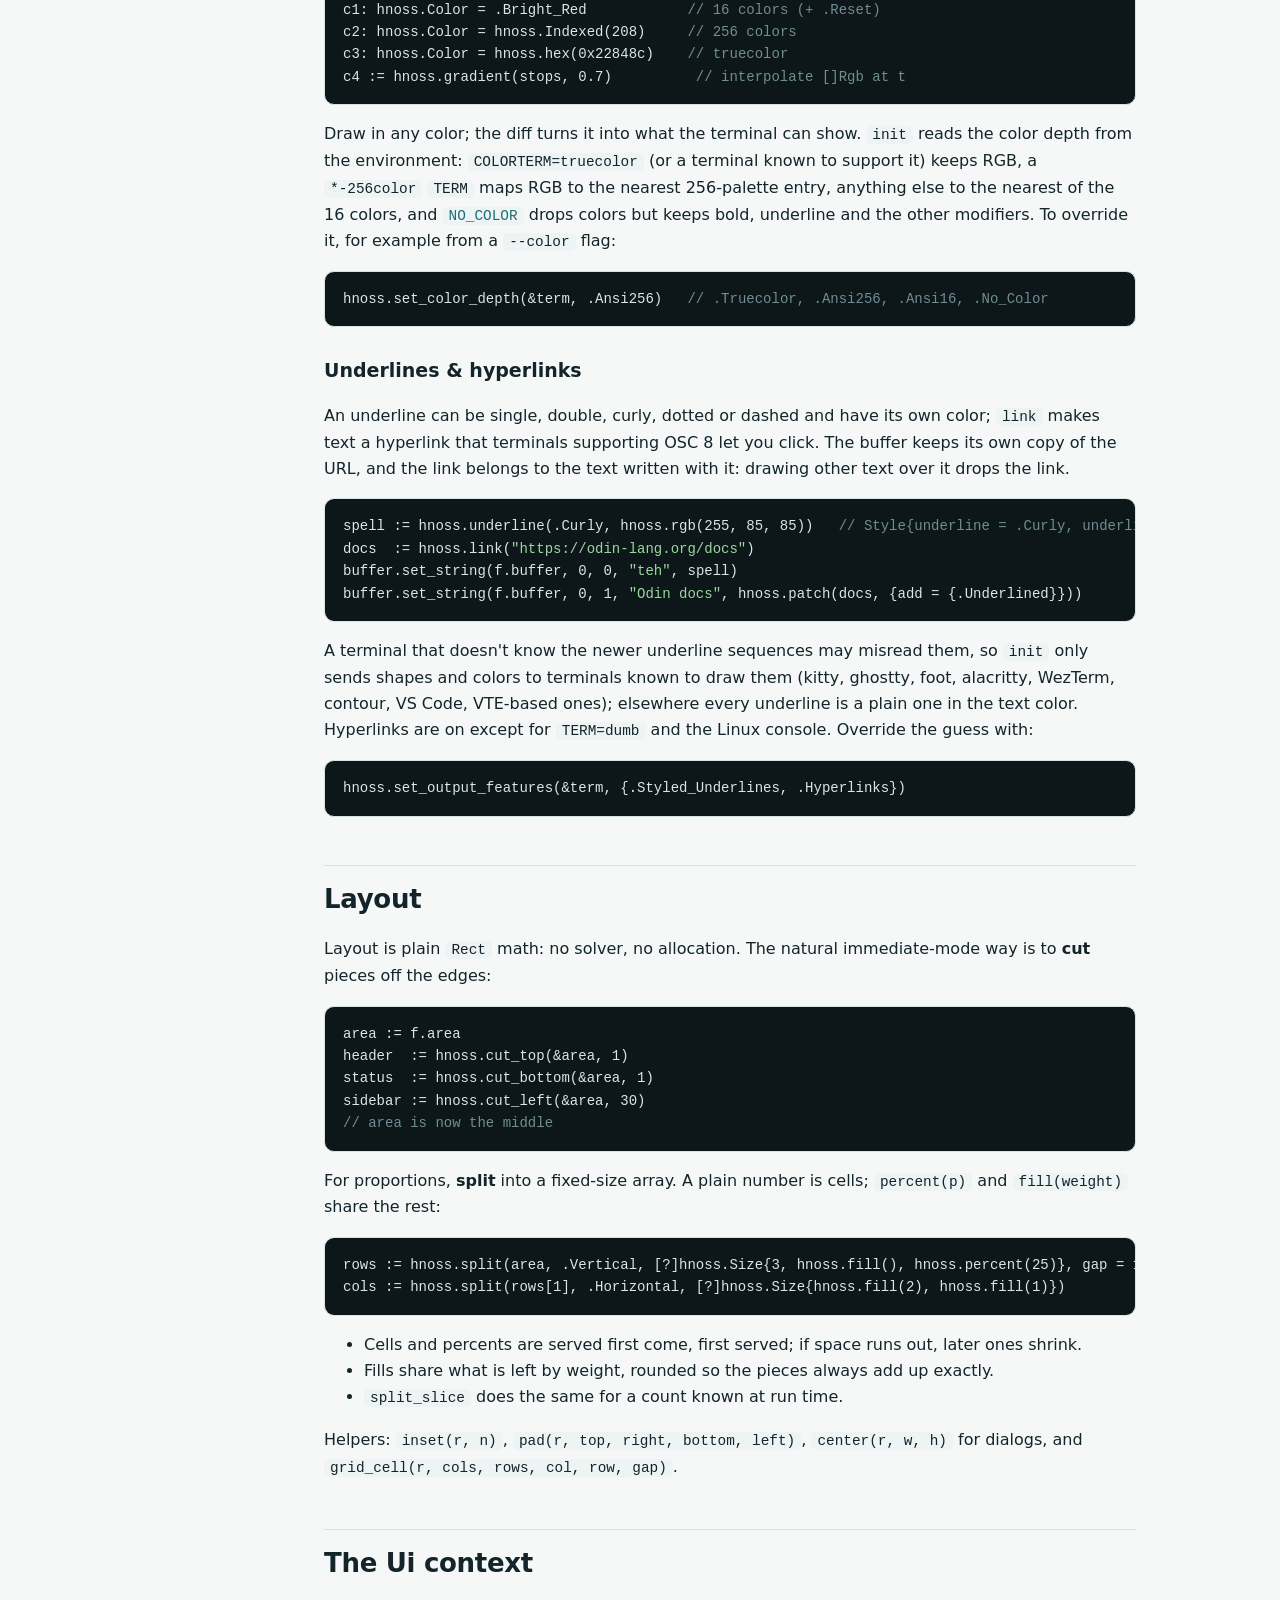
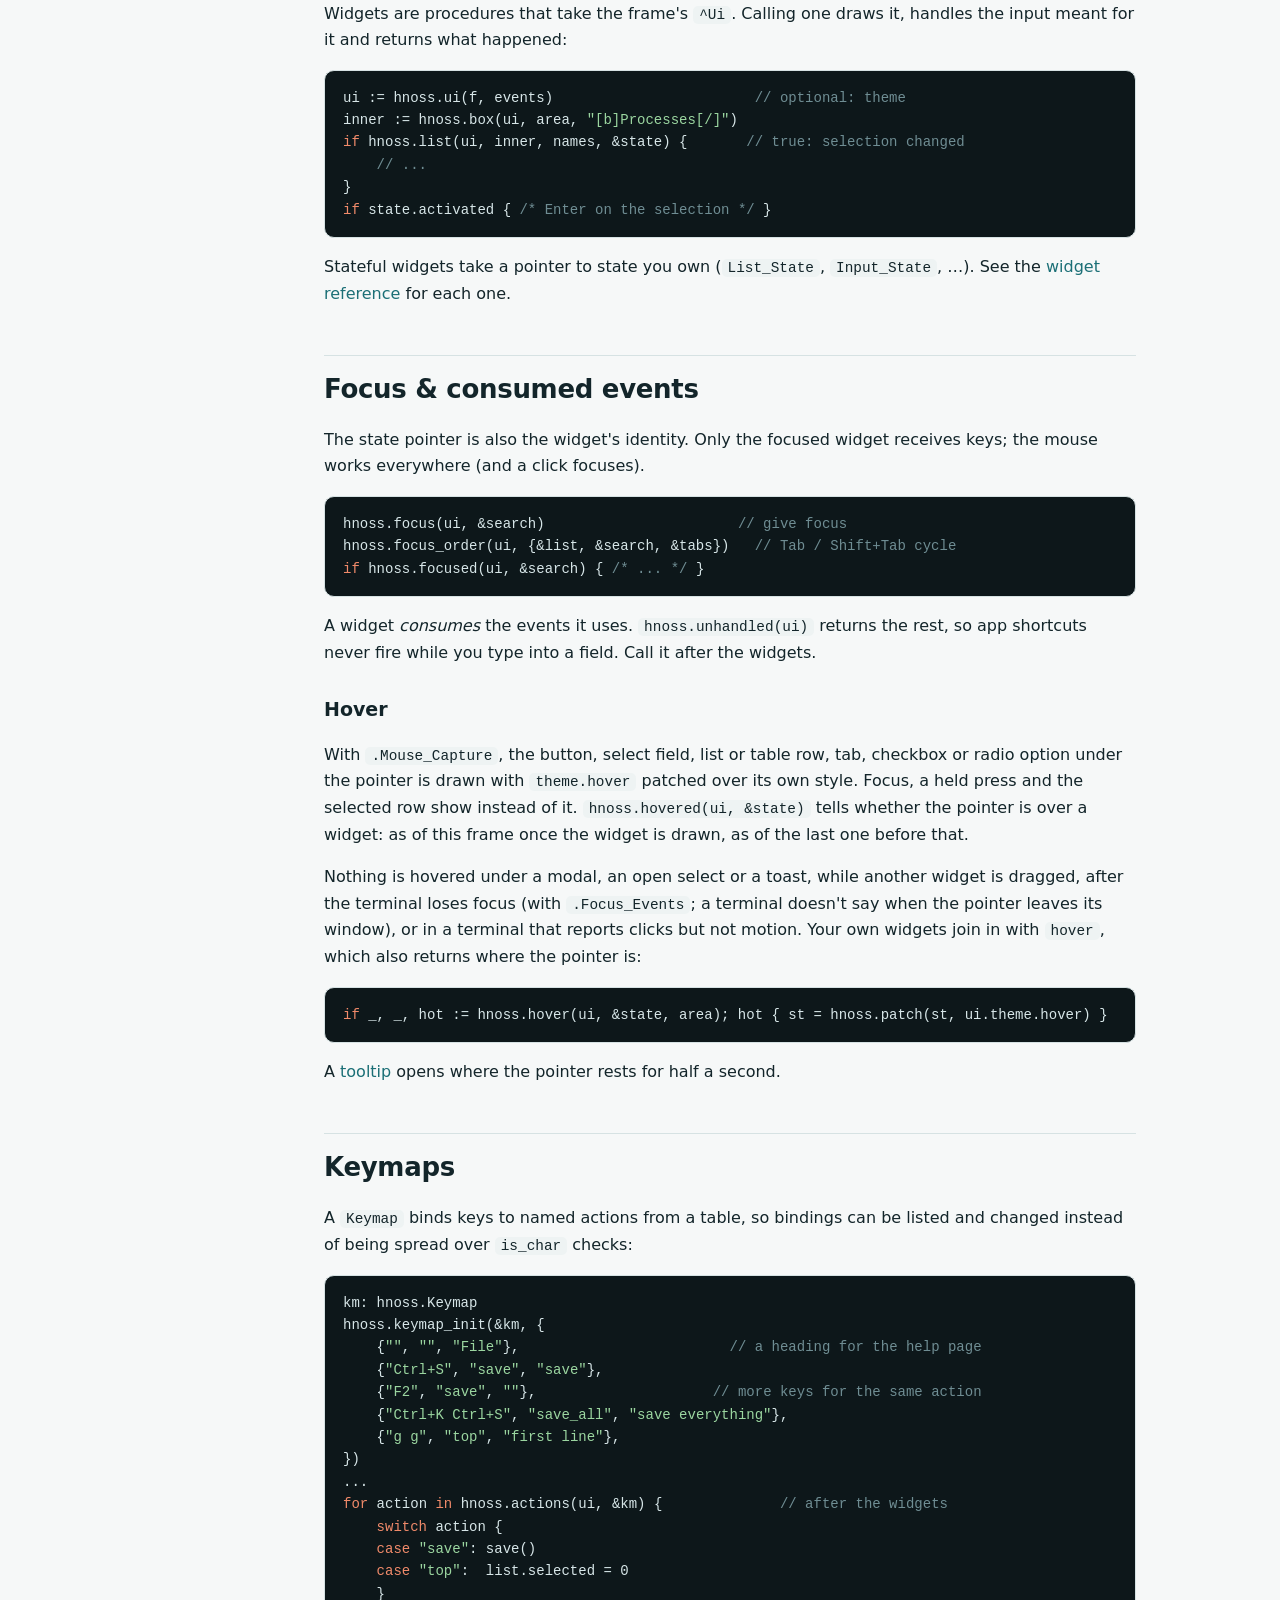
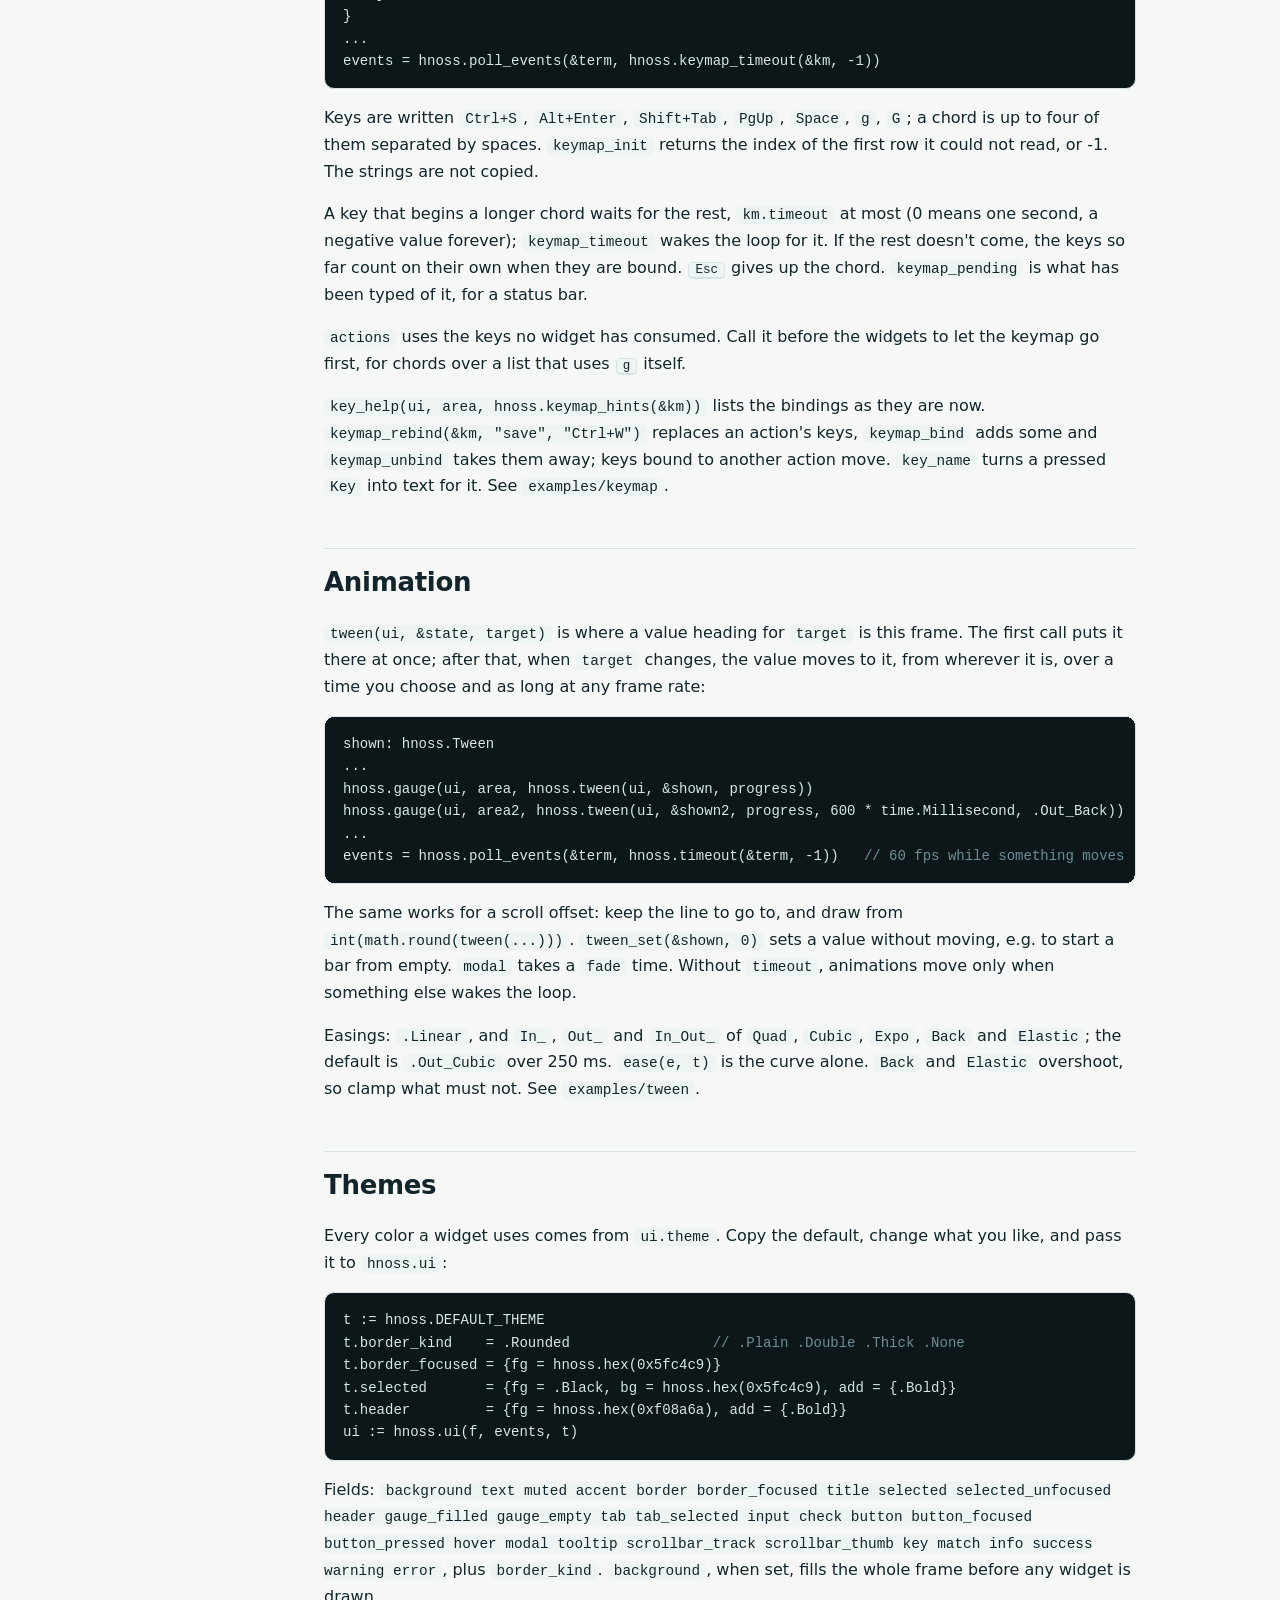
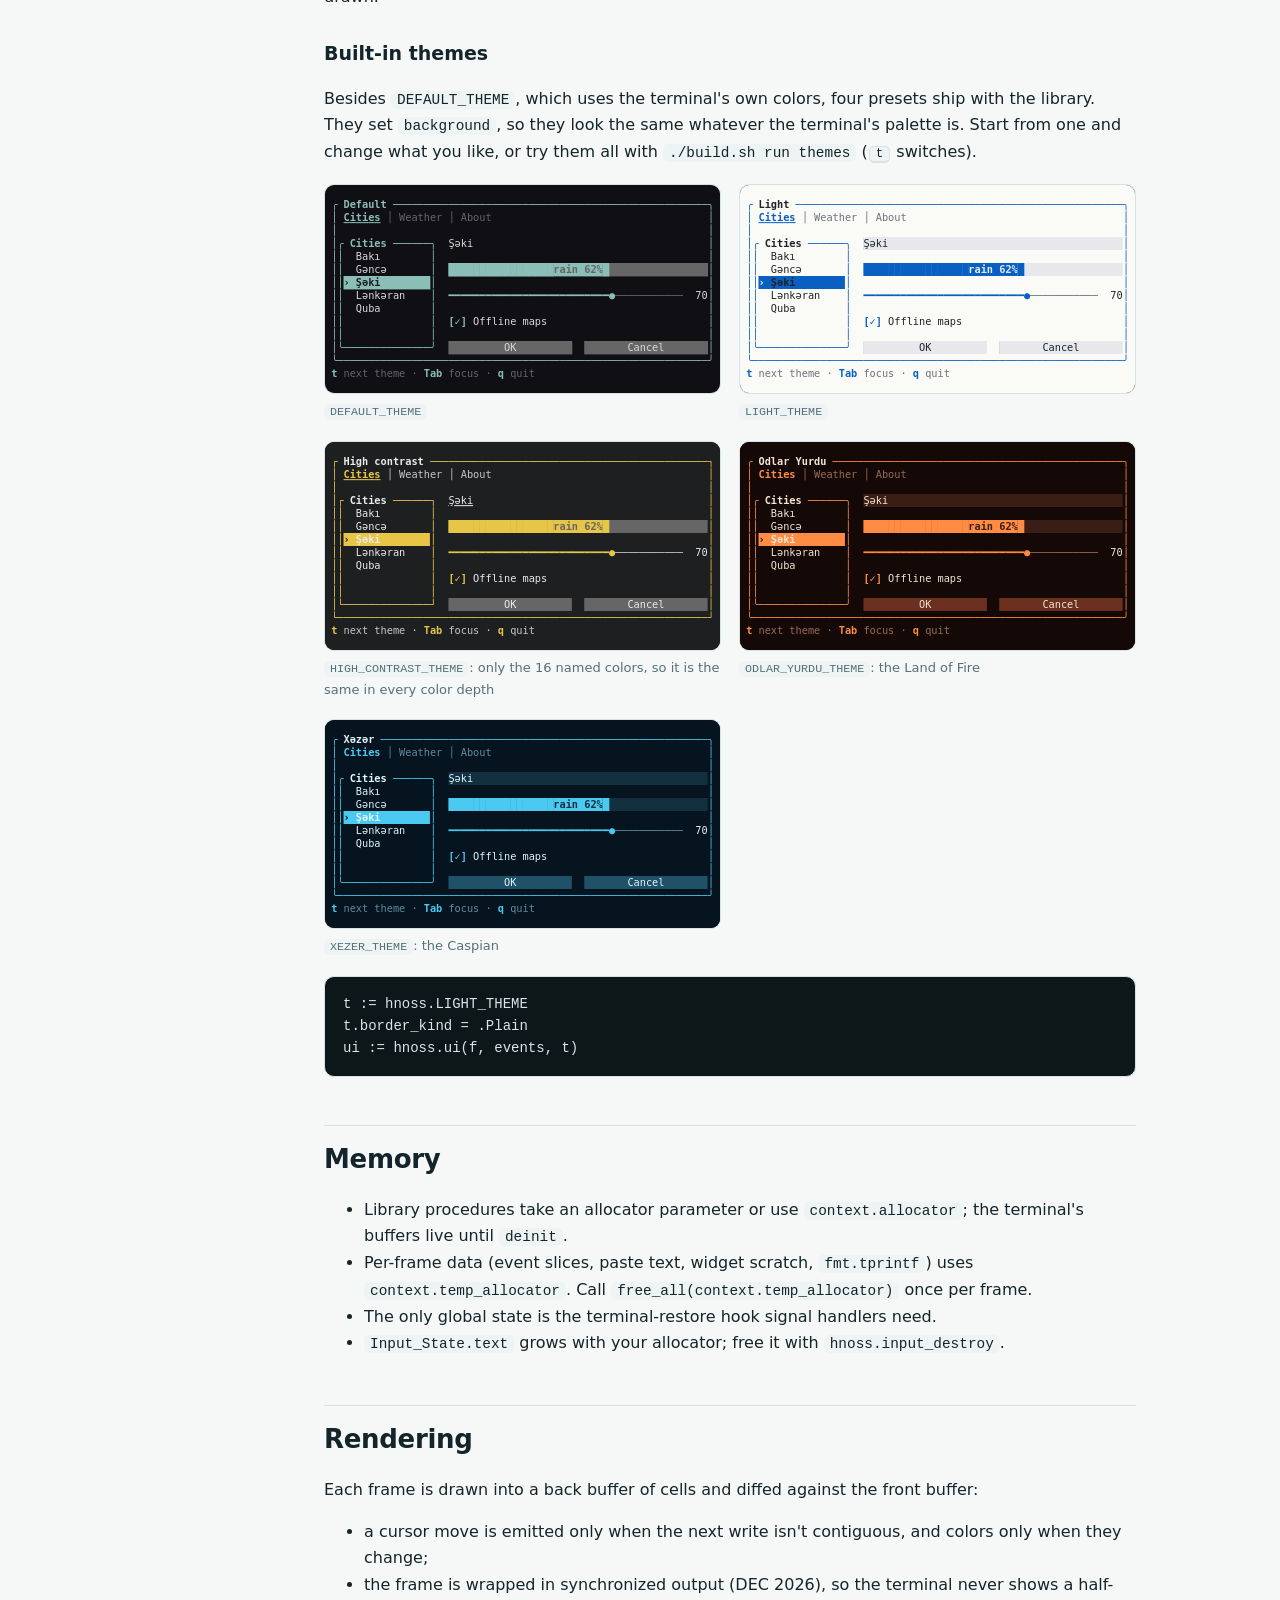
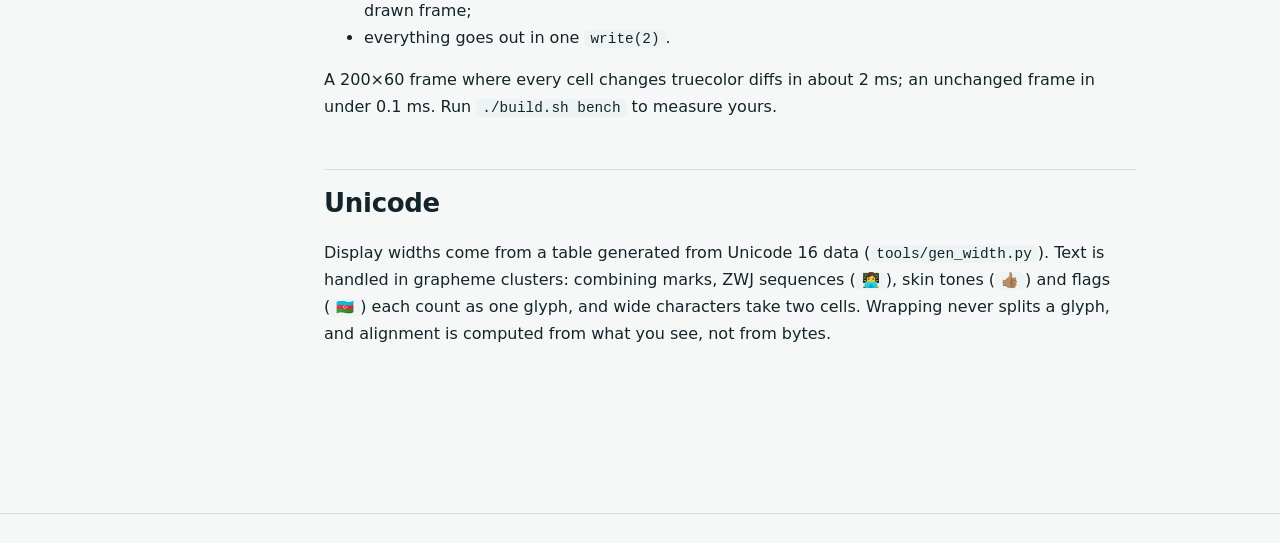
==== commit 03bc1ce3: "docs: animation Closes #45" ====
--- a/docs/guide.html
+++ b/docs/guide.html
@@ -36,6 +36,7 @@
 	<a href="#ui">The Ui context</a>
 	<a href="#focus">Focus &amp; consumed events</a>
 	<a href="#keymap">Keymaps</a>
+	<a href="#animation">Animation</a>
 	<a href="#theme">Themes</a>
 	<h4>Under the hood</h4>
 	<a href="#memory">Memory</a>
@@ -260,6 +261,17 @@
 <p><code>actions</code> uses the keys no widget has consumed. Call it before the widgets to let the keymap go first, for chords over a list that uses <kbd>g</kbd> itself.</p>
 <p><code>key_help(ui, area, hnoss.keymap_hints(&amp;km))</code> lists the bindings as they are now. <code>keymap_rebind(&amp;km, "save", "Ctrl+W")</code> replaces an action's keys, <code>keymap_bind</code> adds some and <code>keymap_unbind</code> takes them away; keys bound to another action move. <code>key_name</code> turns a pressed <code>Key</code> into text for it. See <code>examples/keymap</code>.</p>
 
+<h2 id="animation">Animation</h2>
+<p><code>tween(ui, &amp;state, target)</code> is where a value heading for <code>target</code> is this frame. The first call puts it there at once; after that, when <code>target</code> changes, the value moves to it, from wherever it is, over a time you choose and as long at any frame rate:</p>
+<pre><code>shown: hnoss.Tween
+...
+hnoss.gauge(ui, area, hnoss.tween(ui, &amp;shown, progress))
+hnoss.gauge(ui, area2, hnoss.tween(ui, &amp;shown2, progress, 600 * time.Millisecond, .Out_Back))
+...
+events = hnoss.poll_events(&amp;term, hnoss.timeout(&amp;term, -1))   <span class="c">// 60 fps while something moves</span></code></pre>
+<p>The same works for a scroll offset: keep the line to go to, and draw from <code>int(math.round(tween(...)))</code>. <code>tween_set(&amp;shown, 0)</code> sets a value without moving, e.g. to start a bar from empty. <code>modal</code> takes a <code>fade</code> time. Without <code>timeout</code>, animations move only when something else wakes the loop.</p>
+<p>Easings: <code>.Linear</code>, and <code>In_</code>, <code>Out_</code> and <code>In_Out_</code> of <code>Quad</code>, <code>Cubic</code>, <code>Expo</code>, <code>Back</code> and <code>Elastic</code>; the default is <code>.Out_Cubic</code> over 250 ms. <code>ease(e, t)</code> is the curve alone. <code>Back</code> and <code>Elastic</code> overshoot, so clamp what must not. See <code>examples/tween</code>.</p>
+
 <h2 id="theme">Themes</h2>
 <p>Every color a widget uses comes from <code>ui.theme</code>. Copy the default, change what you like, and pass it to <code>hnoss.ui</code>:</p>
 <pre><code>t := hnoss.DEFAULT_THEME
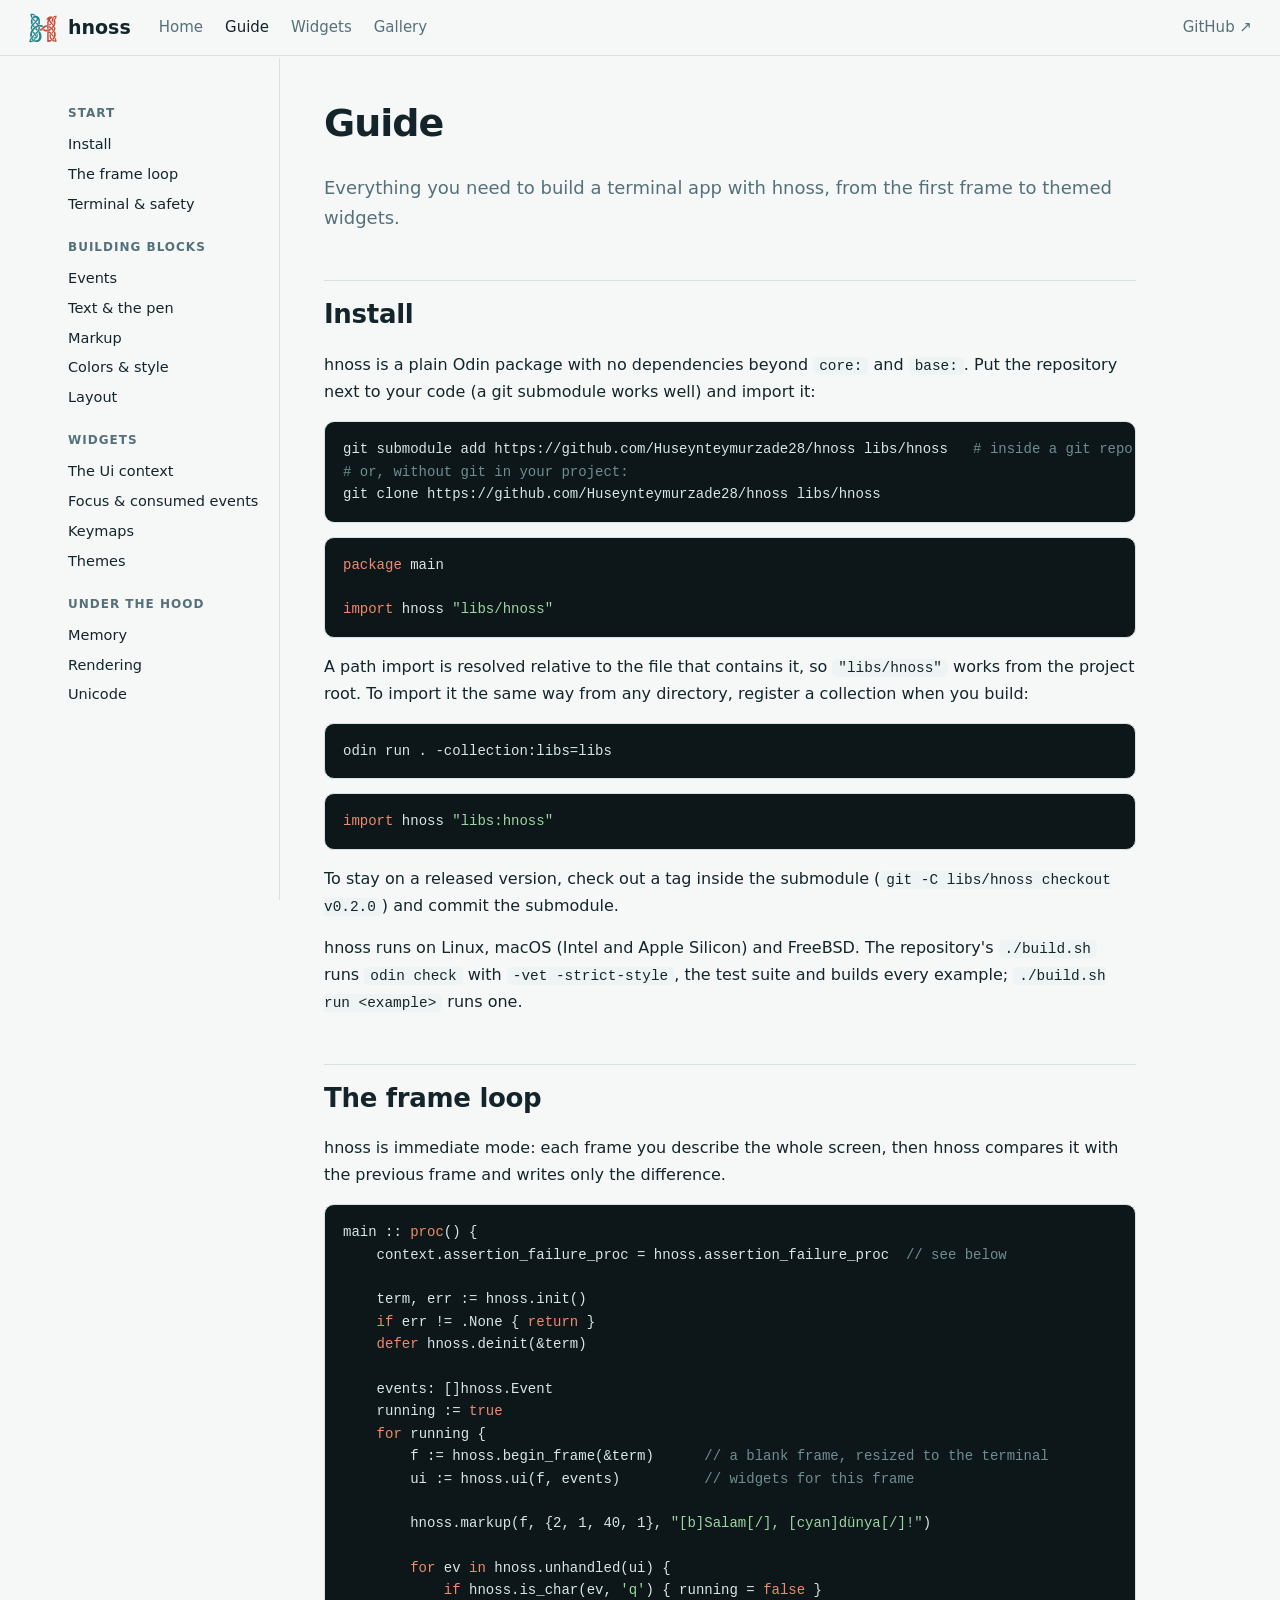
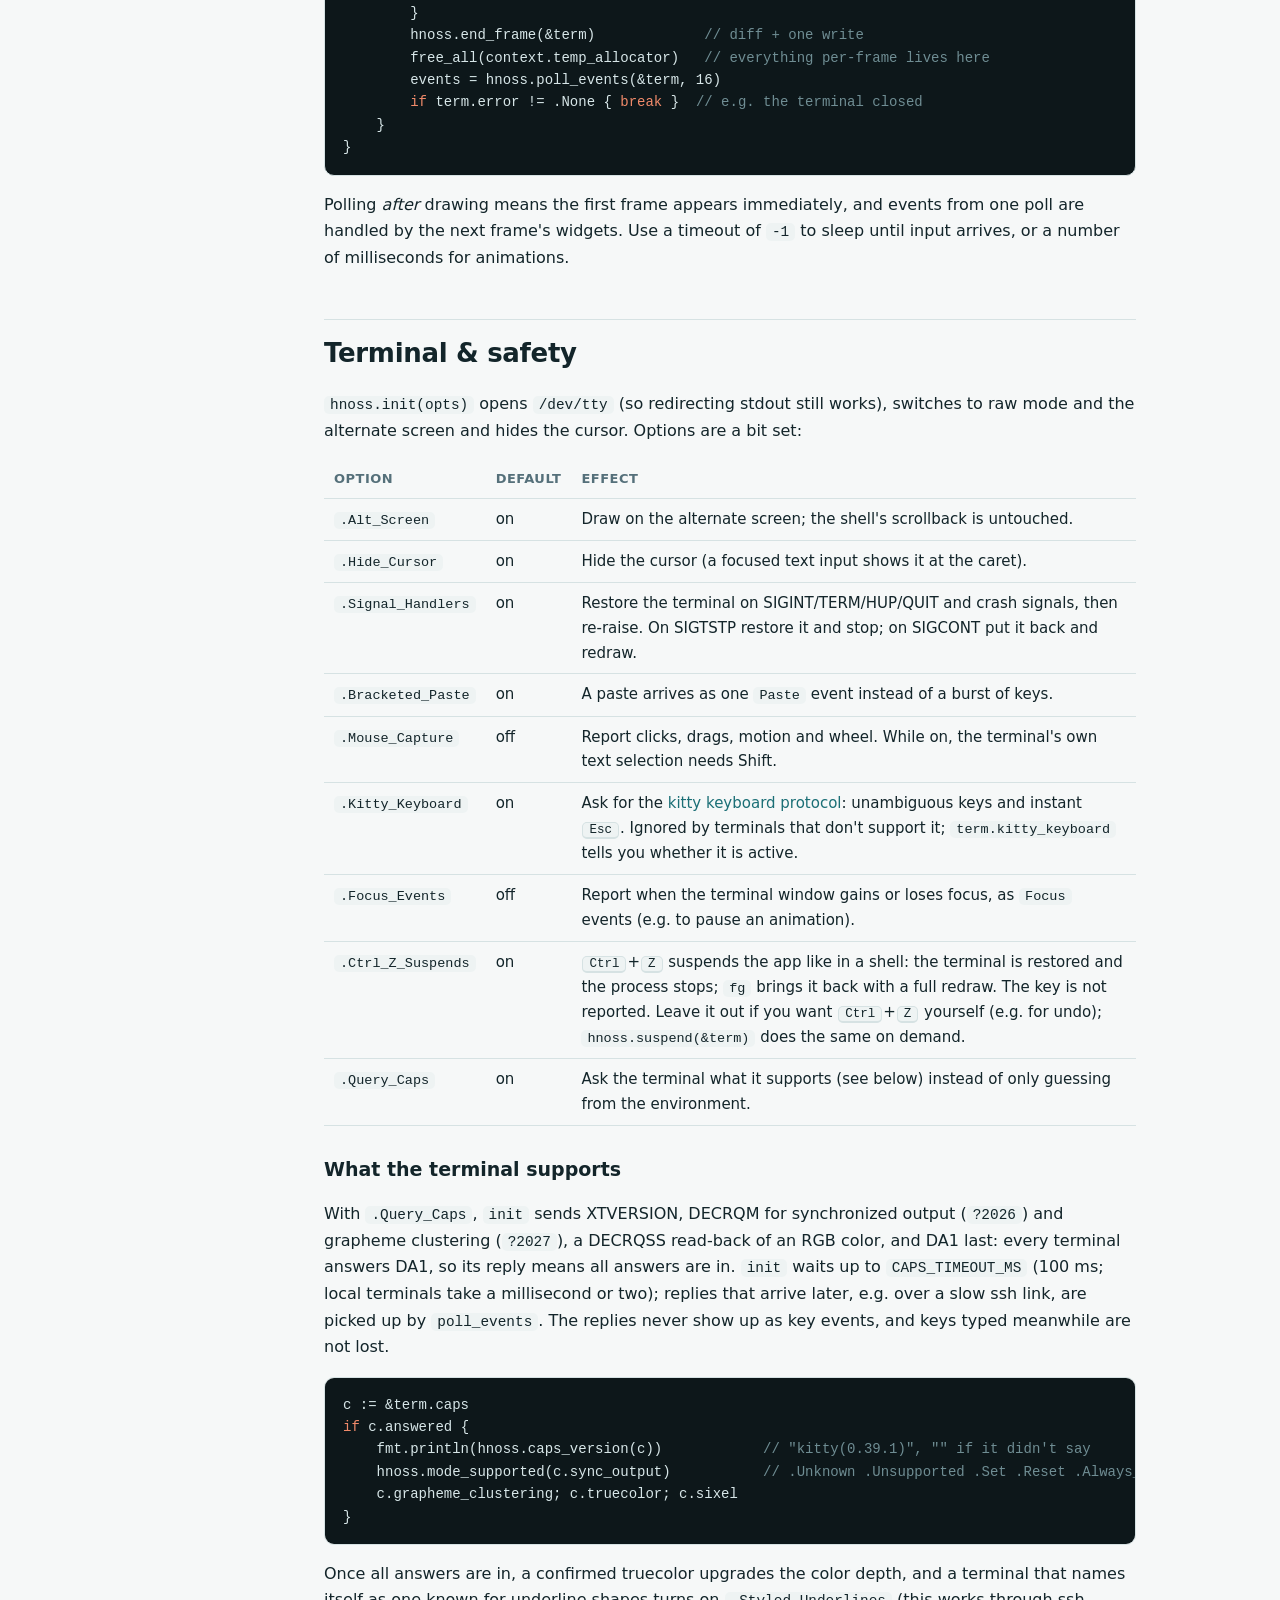
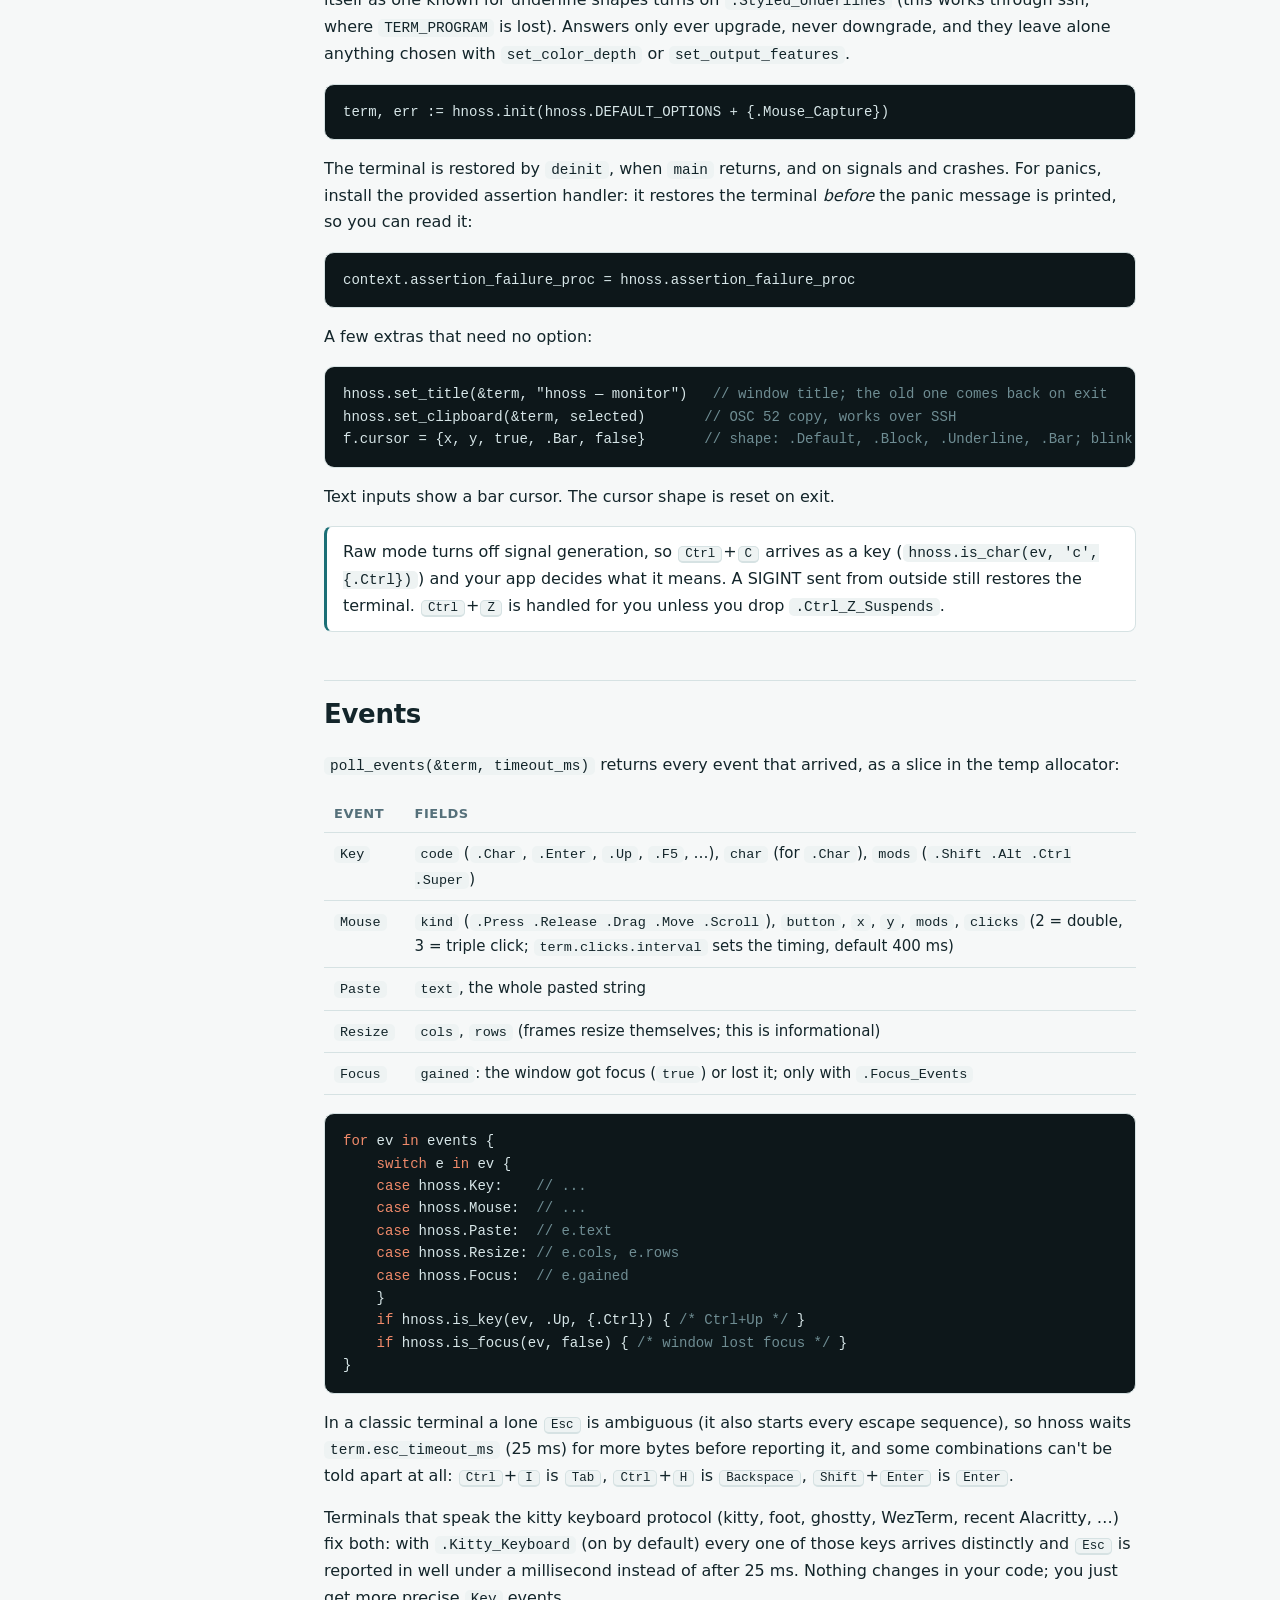
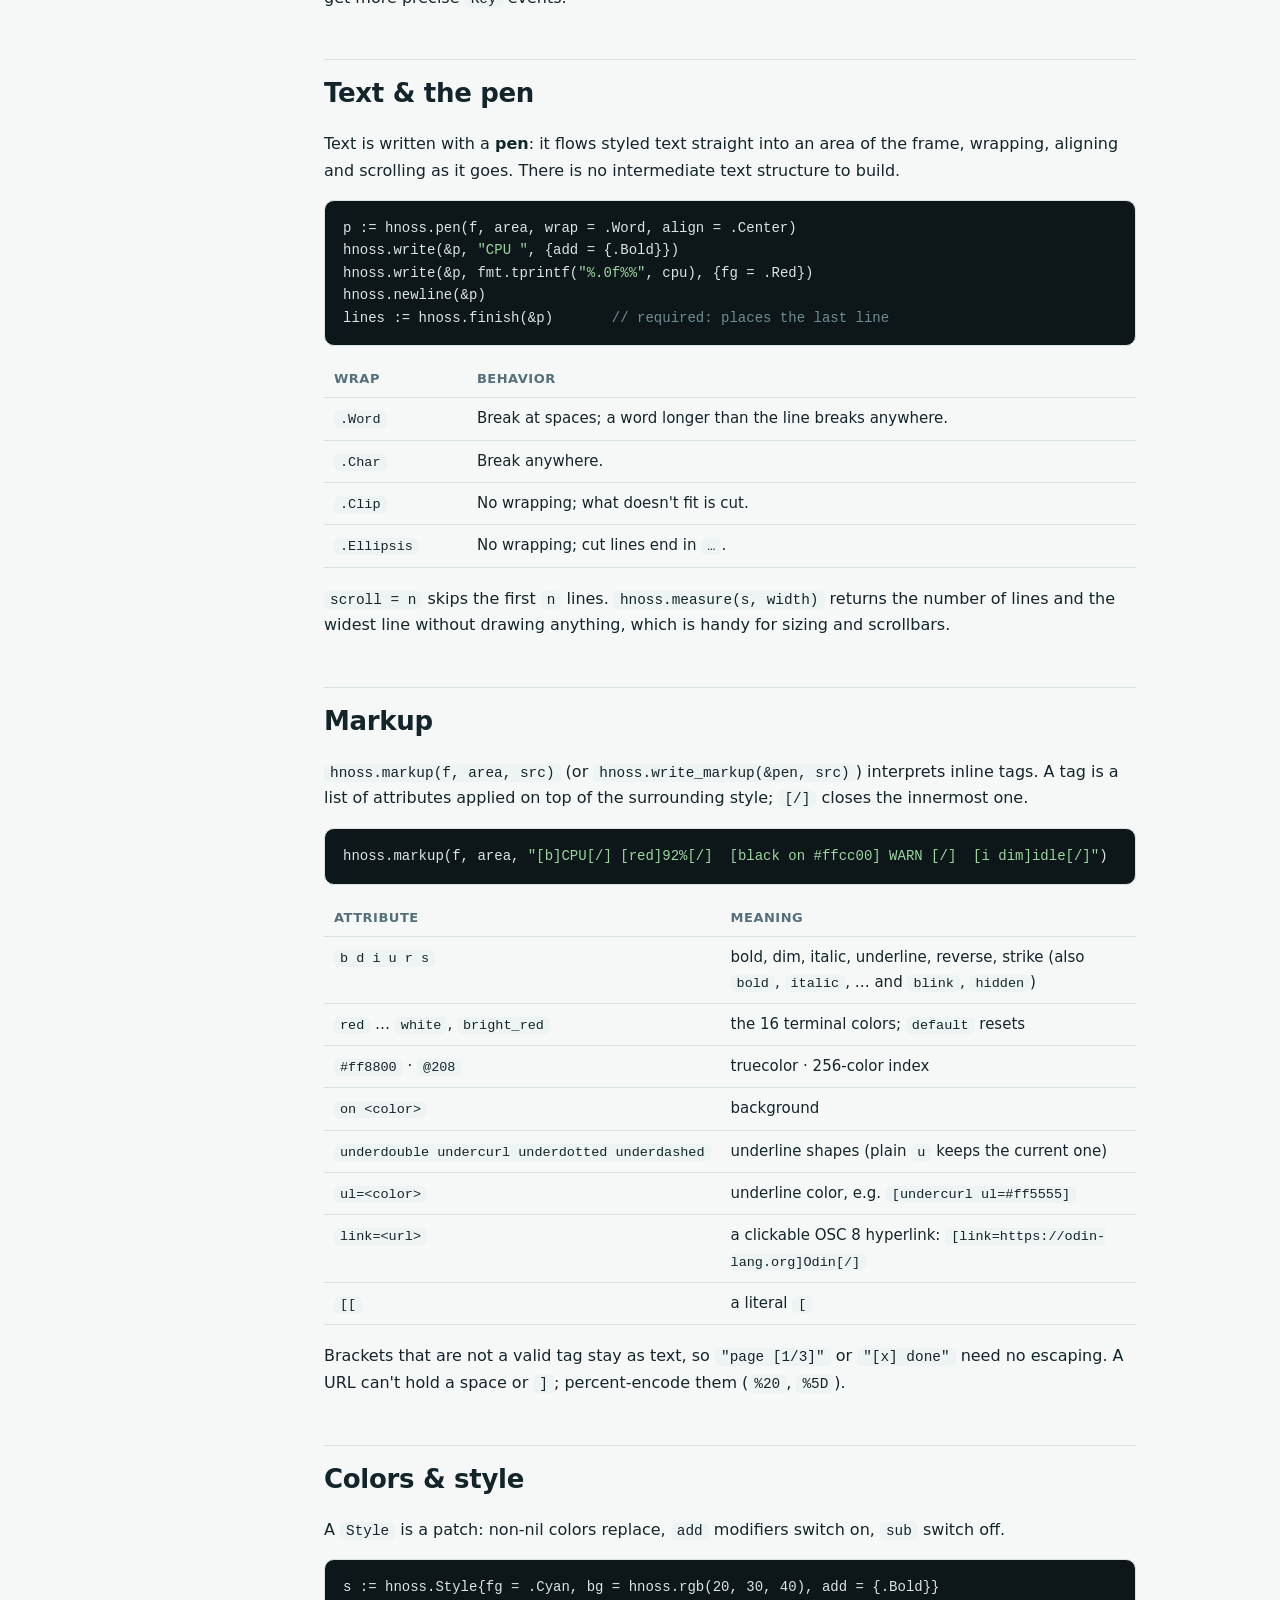
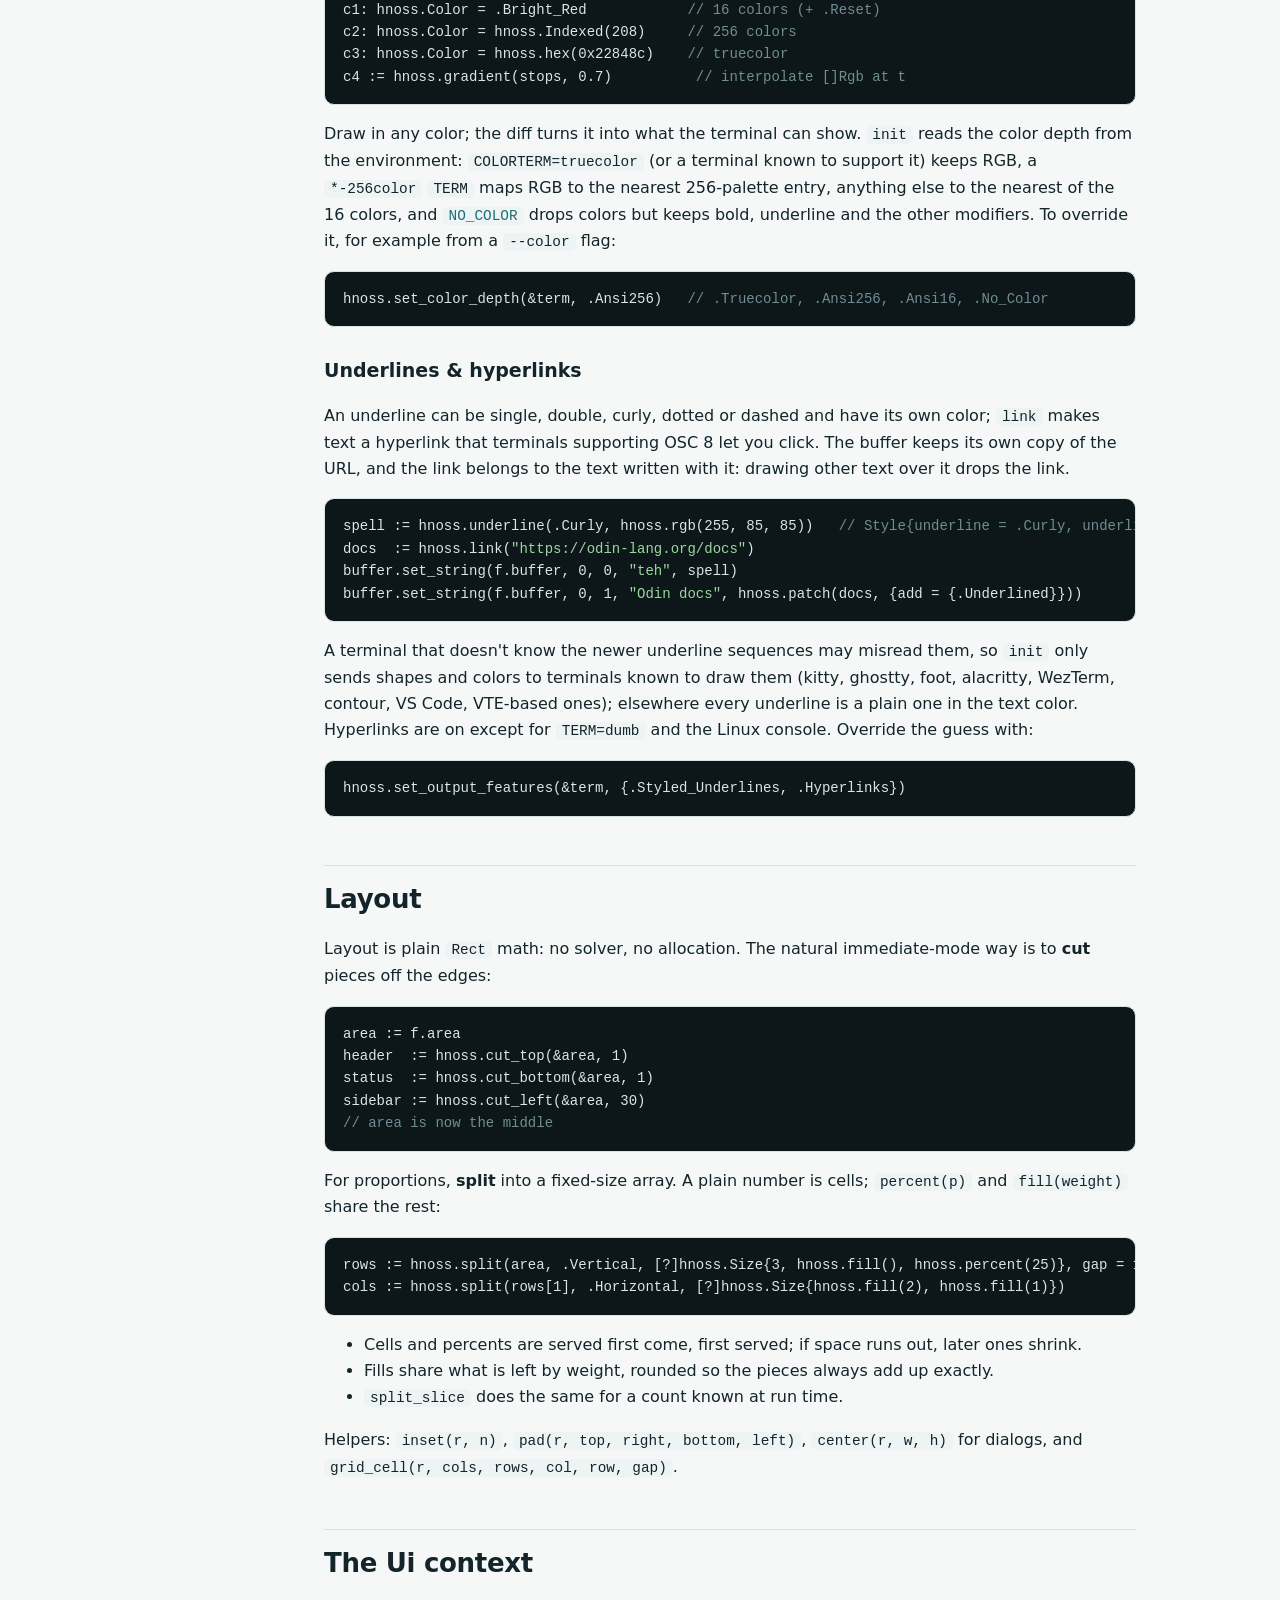
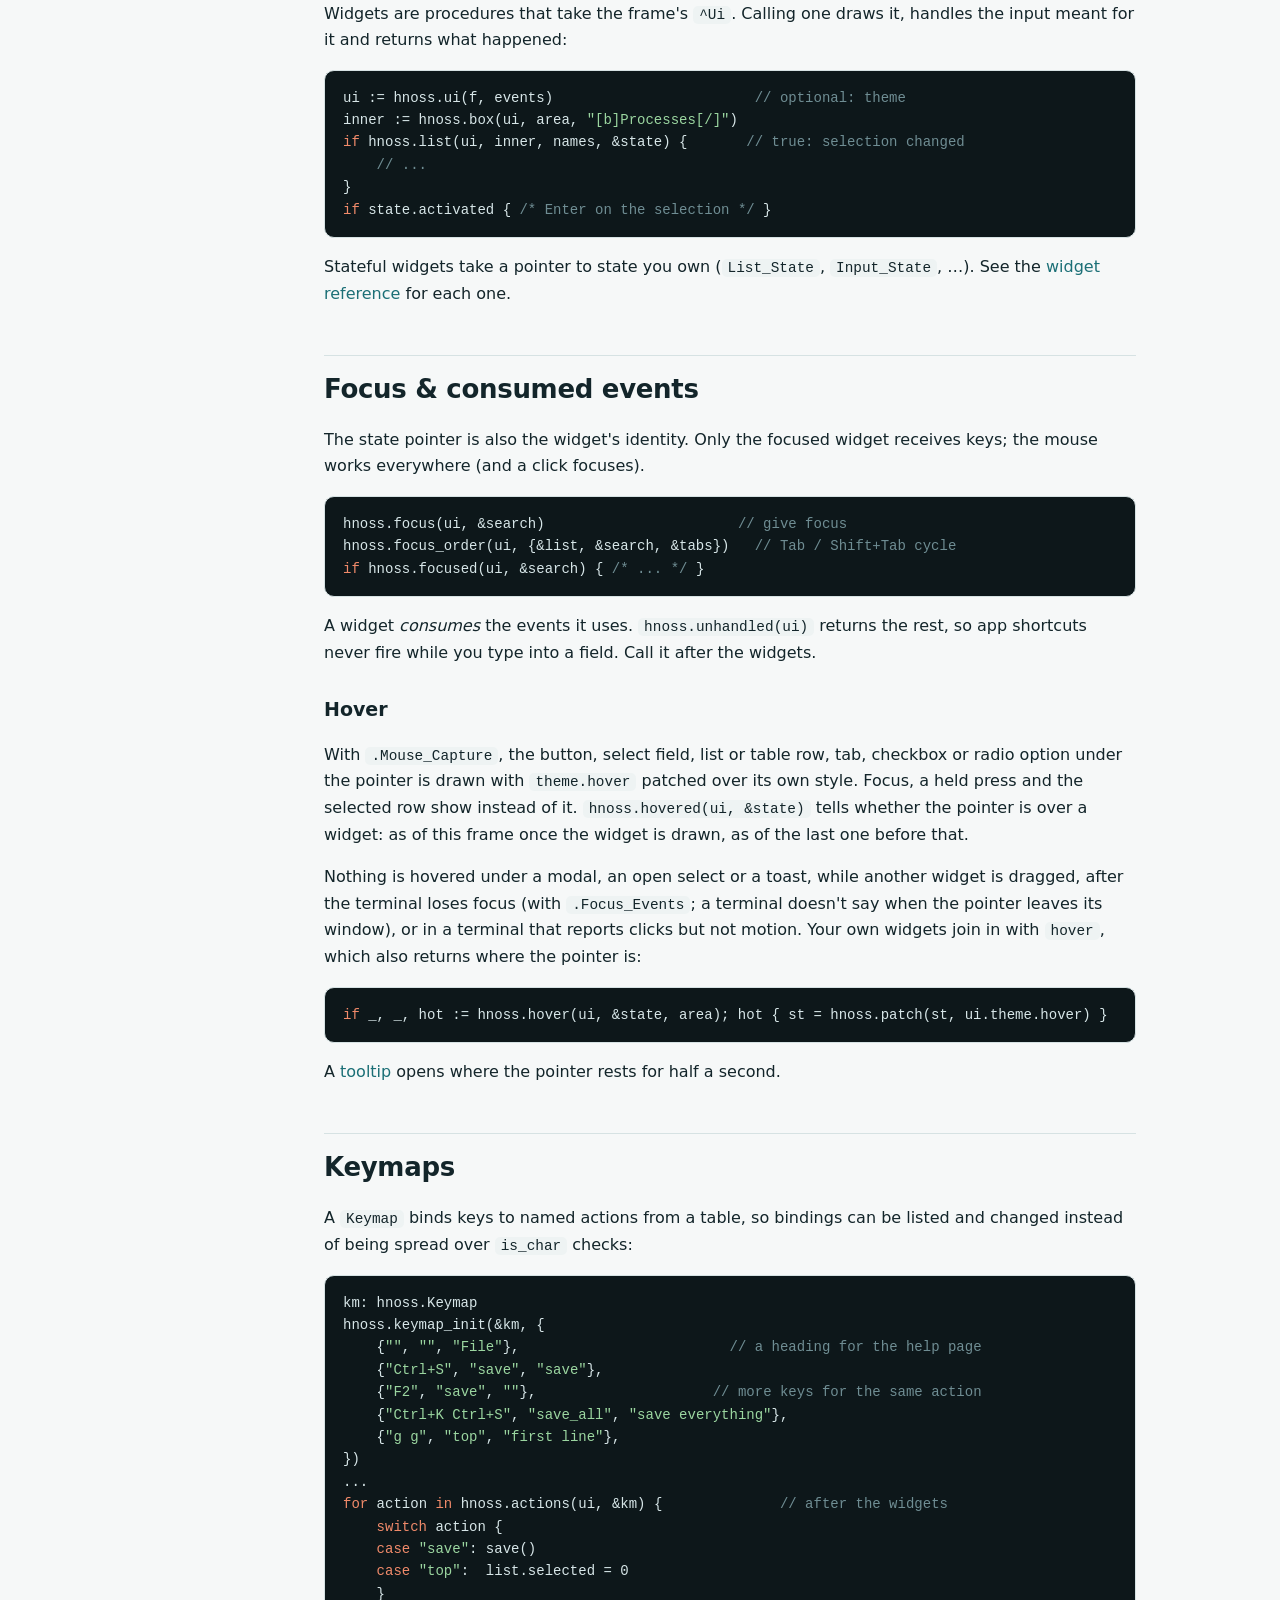
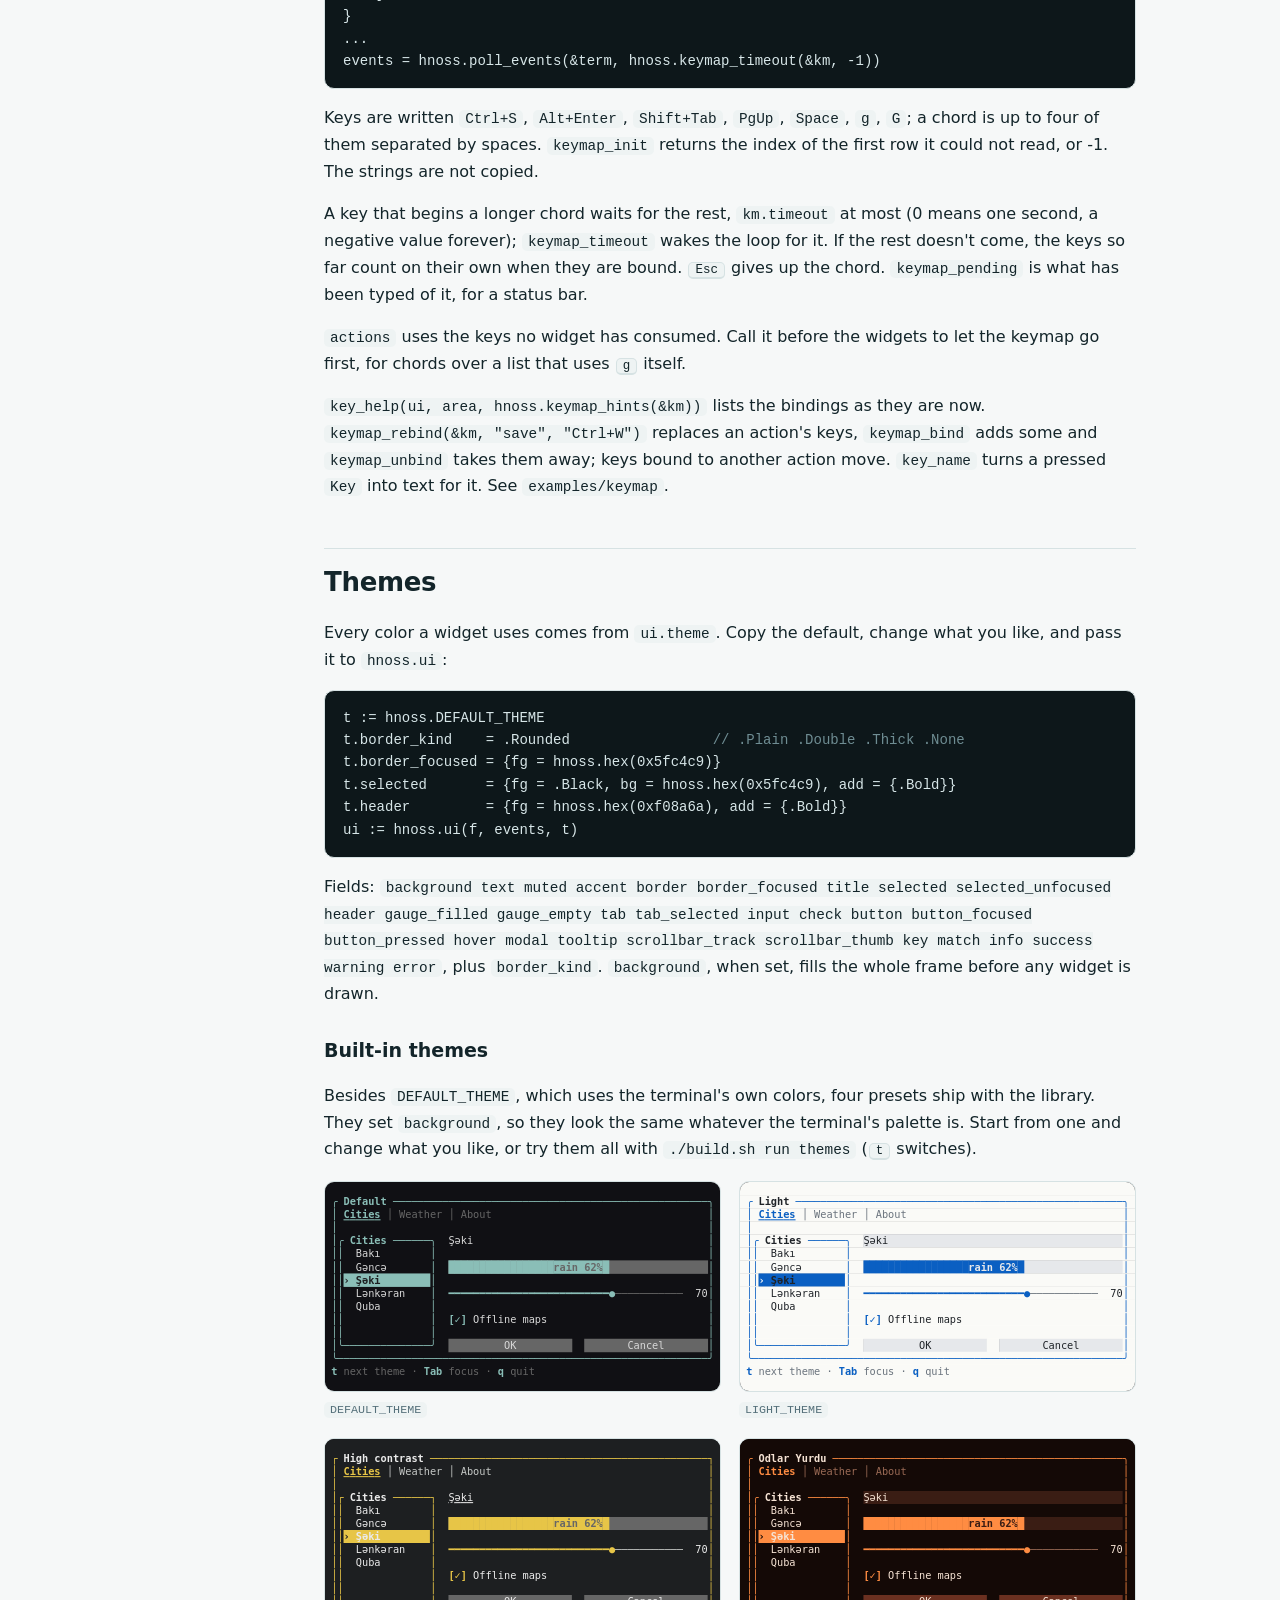
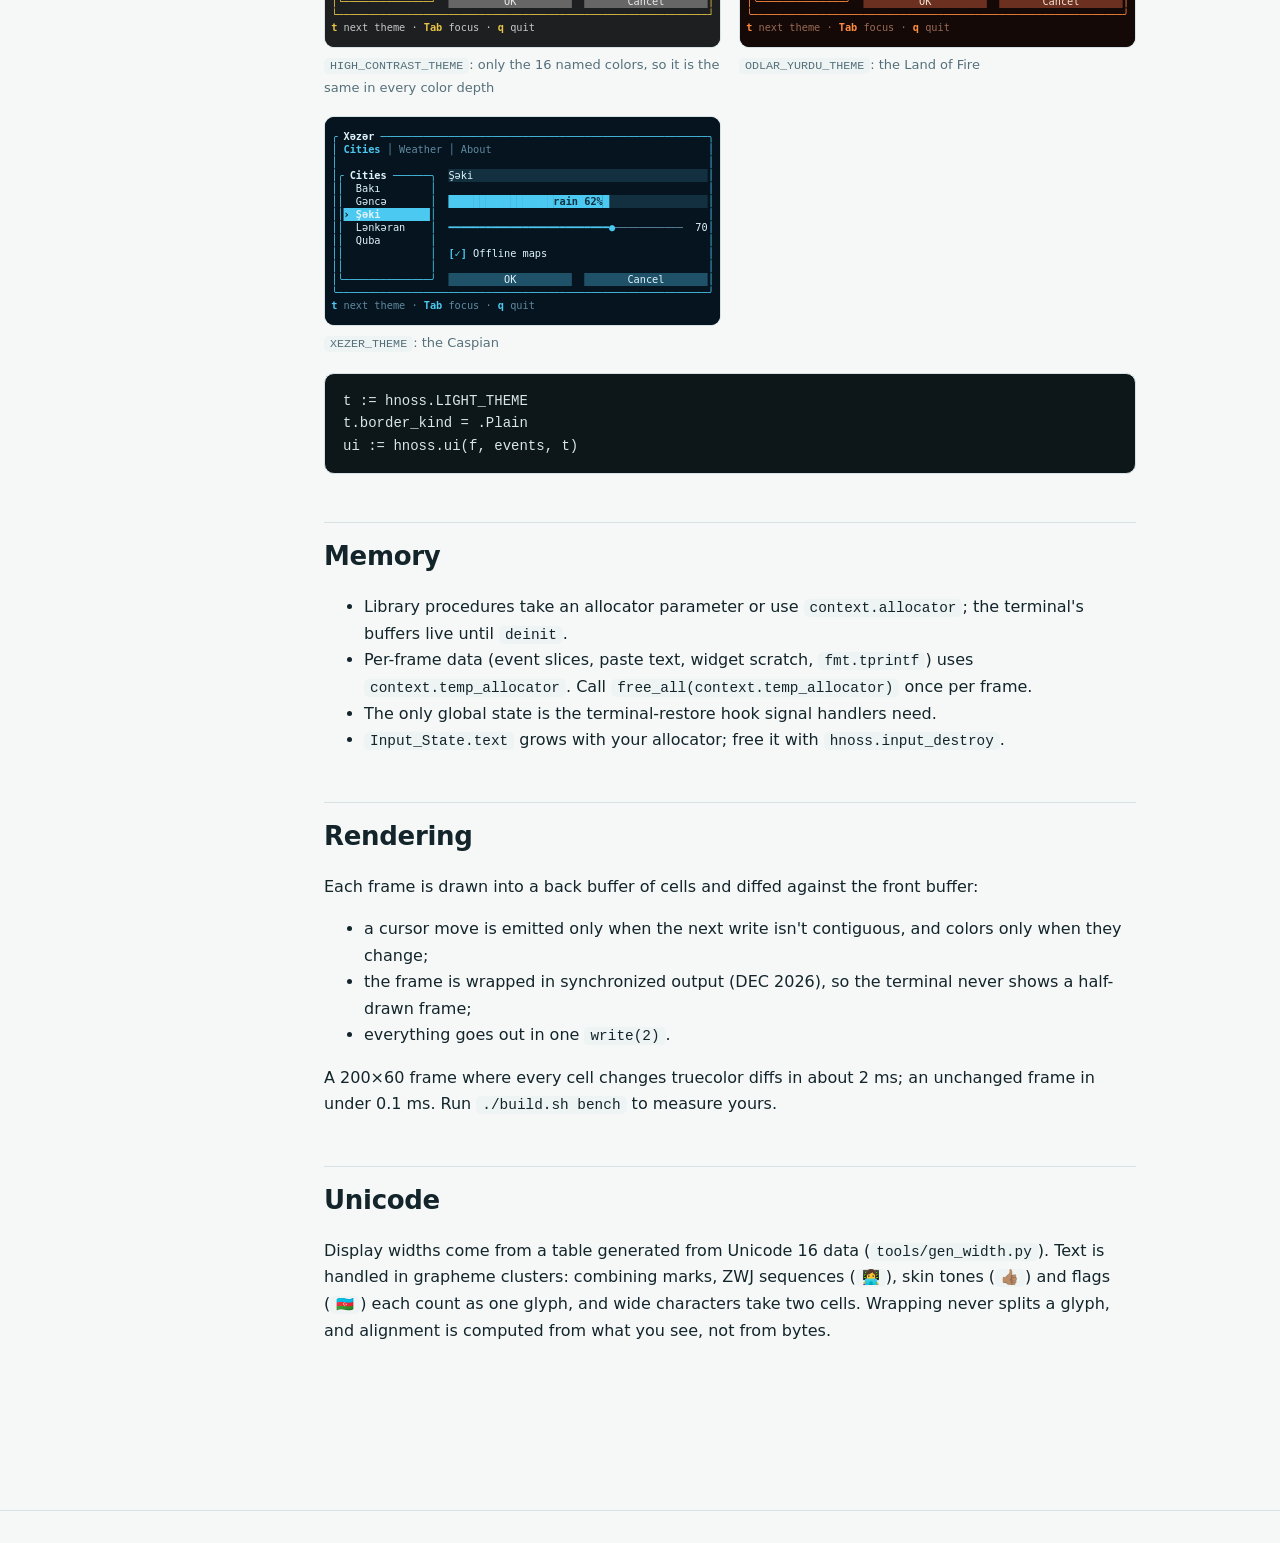
==== commit 8e140c34: "input: keymap with chords and rebinding (#72) * input: parse and print key names  parse_key reads "C" ====
--- a/docs/guide.html
+++ b/docs/guide.html
@@ -36,7 +36,6 @@
 	<a href="#ui">The Ui context</a>
 	<a href="#focus">Focus &amp; consumed events</a>
 	<a href="#keymap">Keymaps</a>
-	<a href="#animation">Animation</a>
 	<a href="#theme">Themes</a>
 	<h4>Under the hood</h4>
 	<a href="#memory">Memory</a>
@@ -261,17 +260,6 @@
 <p><code>actions</code> uses the keys no widget has consumed. Call it before the widgets to let the keymap go first, for chords over a list that uses <kbd>g</kbd> itself.</p>
 <p><code>key_help(ui, area, hnoss.keymap_hints(&amp;km))</code> lists the bindings as they are now. <code>keymap_rebind(&amp;km, "save", "Ctrl+W")</code> replaces an action's keys, <code>keymap_bind</code> adds some and <code>keymap_unbind</code> takes them away; keys bound to another action move. <code>key_name</code> turns a pressed <code>Key</code> into text for it. See <code>examples/keymap</code>.</p>
 
-<h2 id="animation">Animation</h2>
-<p><code>tween(ui, &amp;state, target)</code> is where a value heading for <code>target</code> is this frame. The first call puts it there at once; after that, when <code>target</code> changes, the value moves to it, from wherever it is, over a time you choose and as long at any frame rate:</p>
-<pre><code>shown: hnoss.Tween
-...
-hnoss.gauge(ui, area, hnoss.tween(ui, &amp;shown, progress))
-hnoss.gauge(ui, area2, hnoss.tween(ui, &amp;shown2, progress, 600 * time.Millisecond, .Out_Back))
-...
-events = hnoss.poll_events(&amp;term, hnoss.timeout(&amp;term, -1))   <span class="c">// 60 fps while something moves</span></code></pre>
-<p>The same works for a scroll offset: keep the line to go to, and draw from <code>int(math.round(tween(...)))</code>. <code>tween_set(&amp;shown, 0)</code> sets a value without moving, e.g. to start a bar from empty. <code>modal</code> takes a <code>fade</code> time. Without <code>timeout</code>, animations move only when something else wakes the loop.</p>
-<p>Easings: <code>.Linear</code>, and <code>In_</code>, <code>Out_</code> and <code>In_Out_</code> of <code>Quad</code>, <code>Cubic</code>, <code>Expo</code>, <code>Back</code> and <code>Elastic</code>; the default is <code>.Out_Cubic</code> over 250 ms. <code>ease(e, t)</code> is the curve alone. <code>Back</code> and <code>Elastic</code> overshoot, so clamp what must not. See <code>examples/tween</code>.</p>
-
 <h2 id="theme">Themes</h2>
 <p>Every color a widget uses comes from <code>ui.theme</code>. Copy the default, change what you like, and pass it to <code>hnoss.ui</code>:</p>
 <pre><code>t := hnoss.DEFAULT_THEME
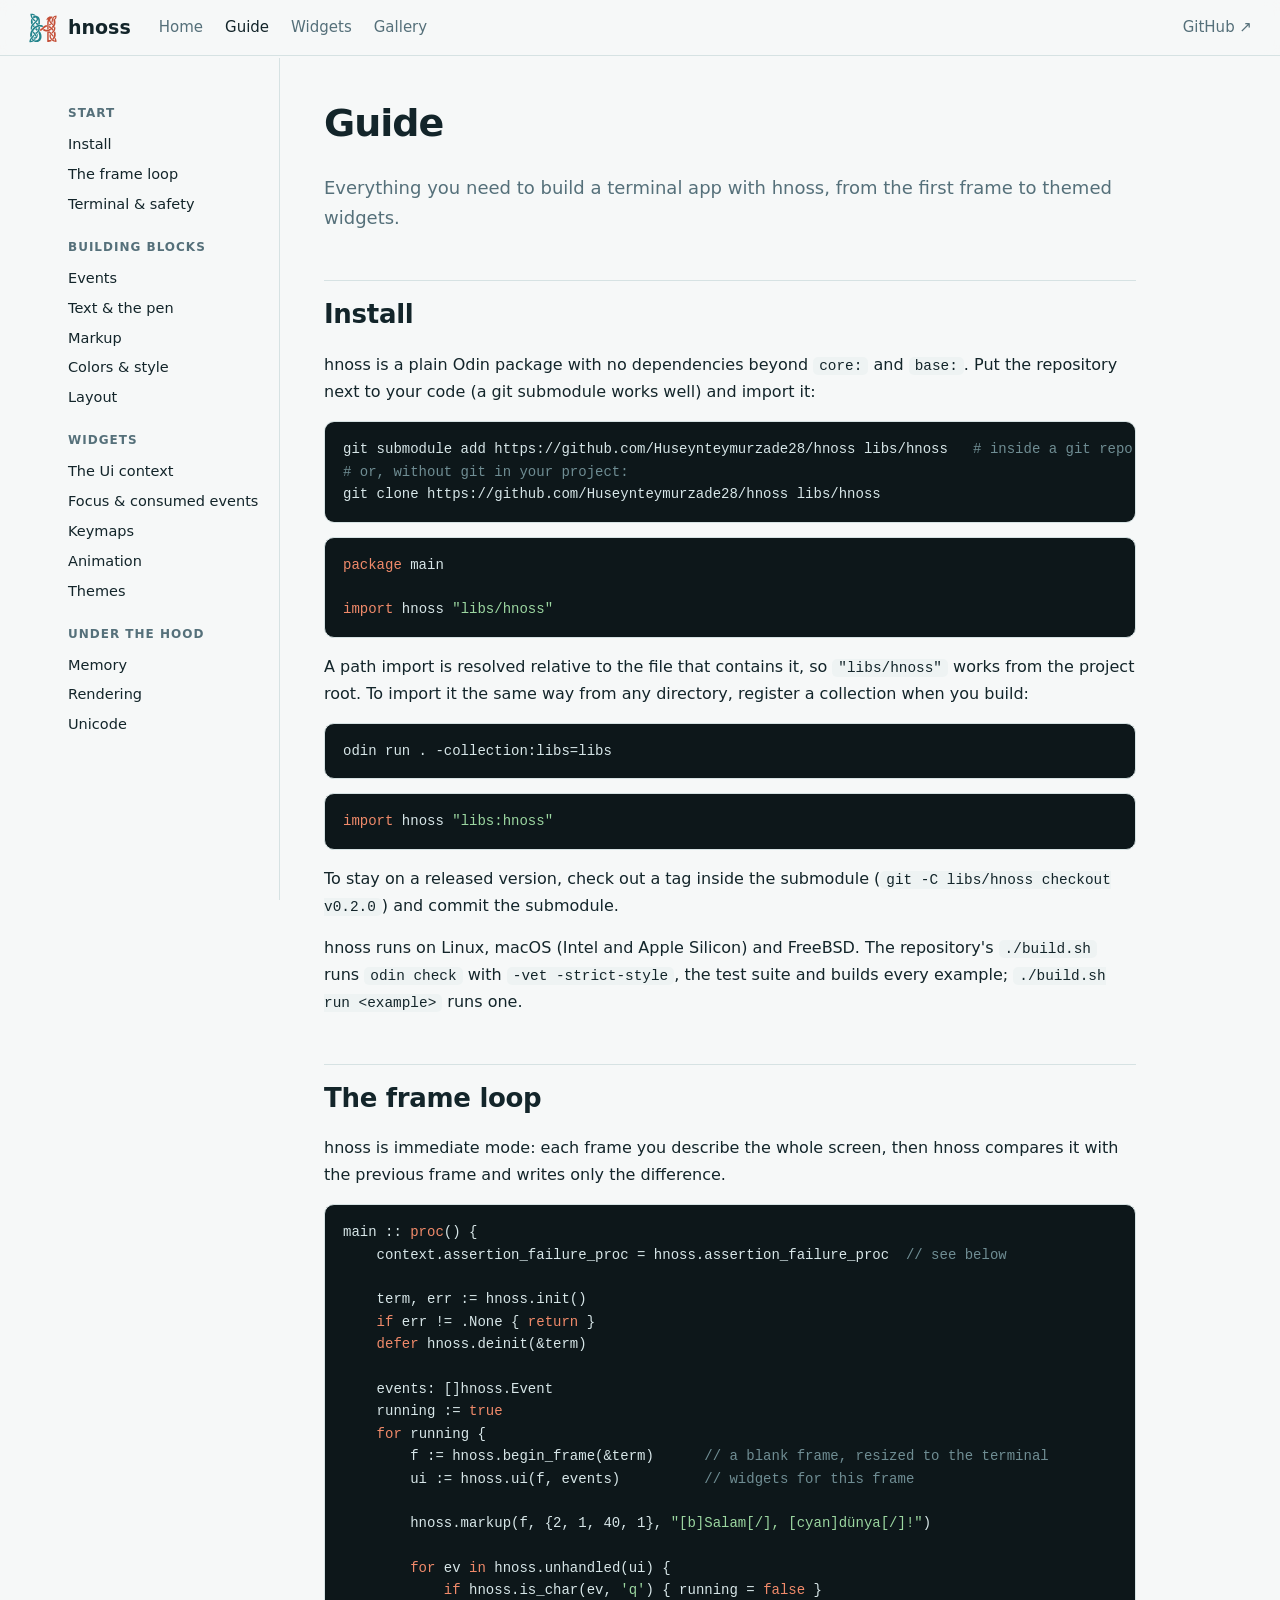
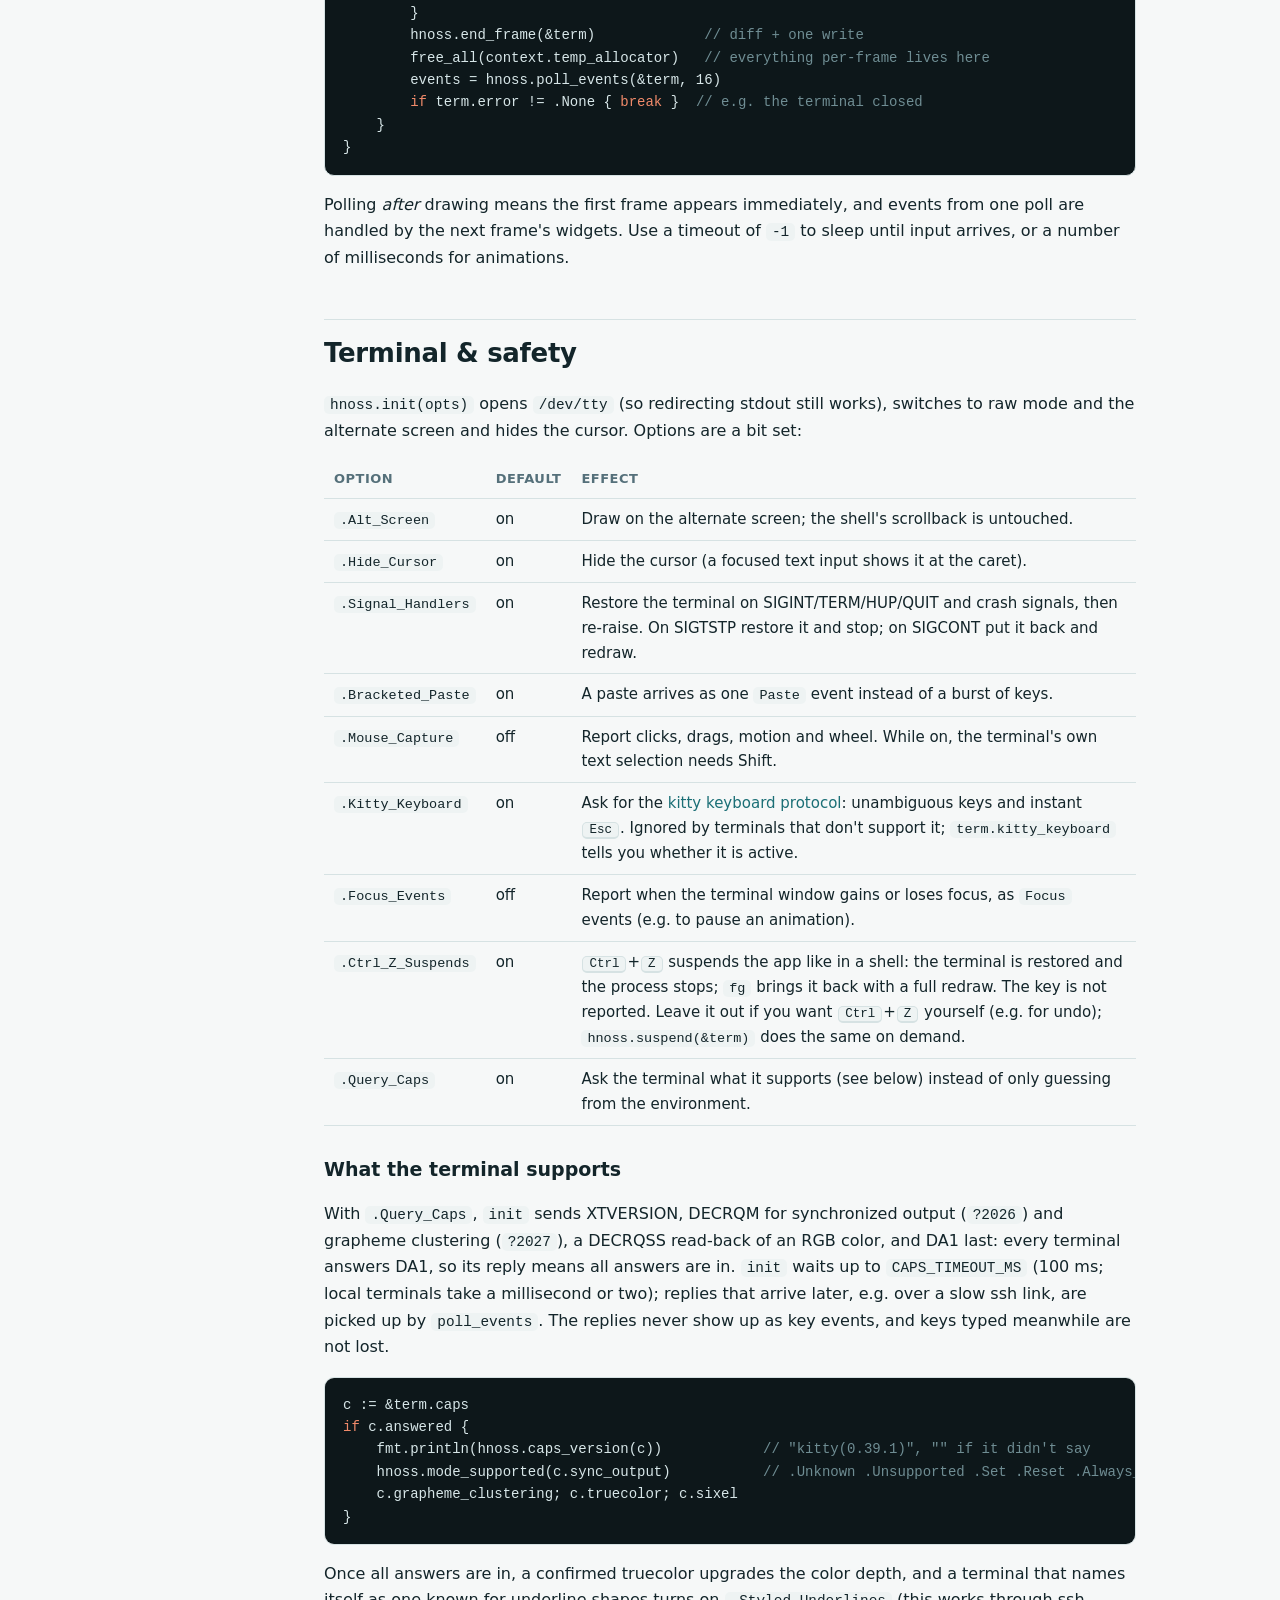
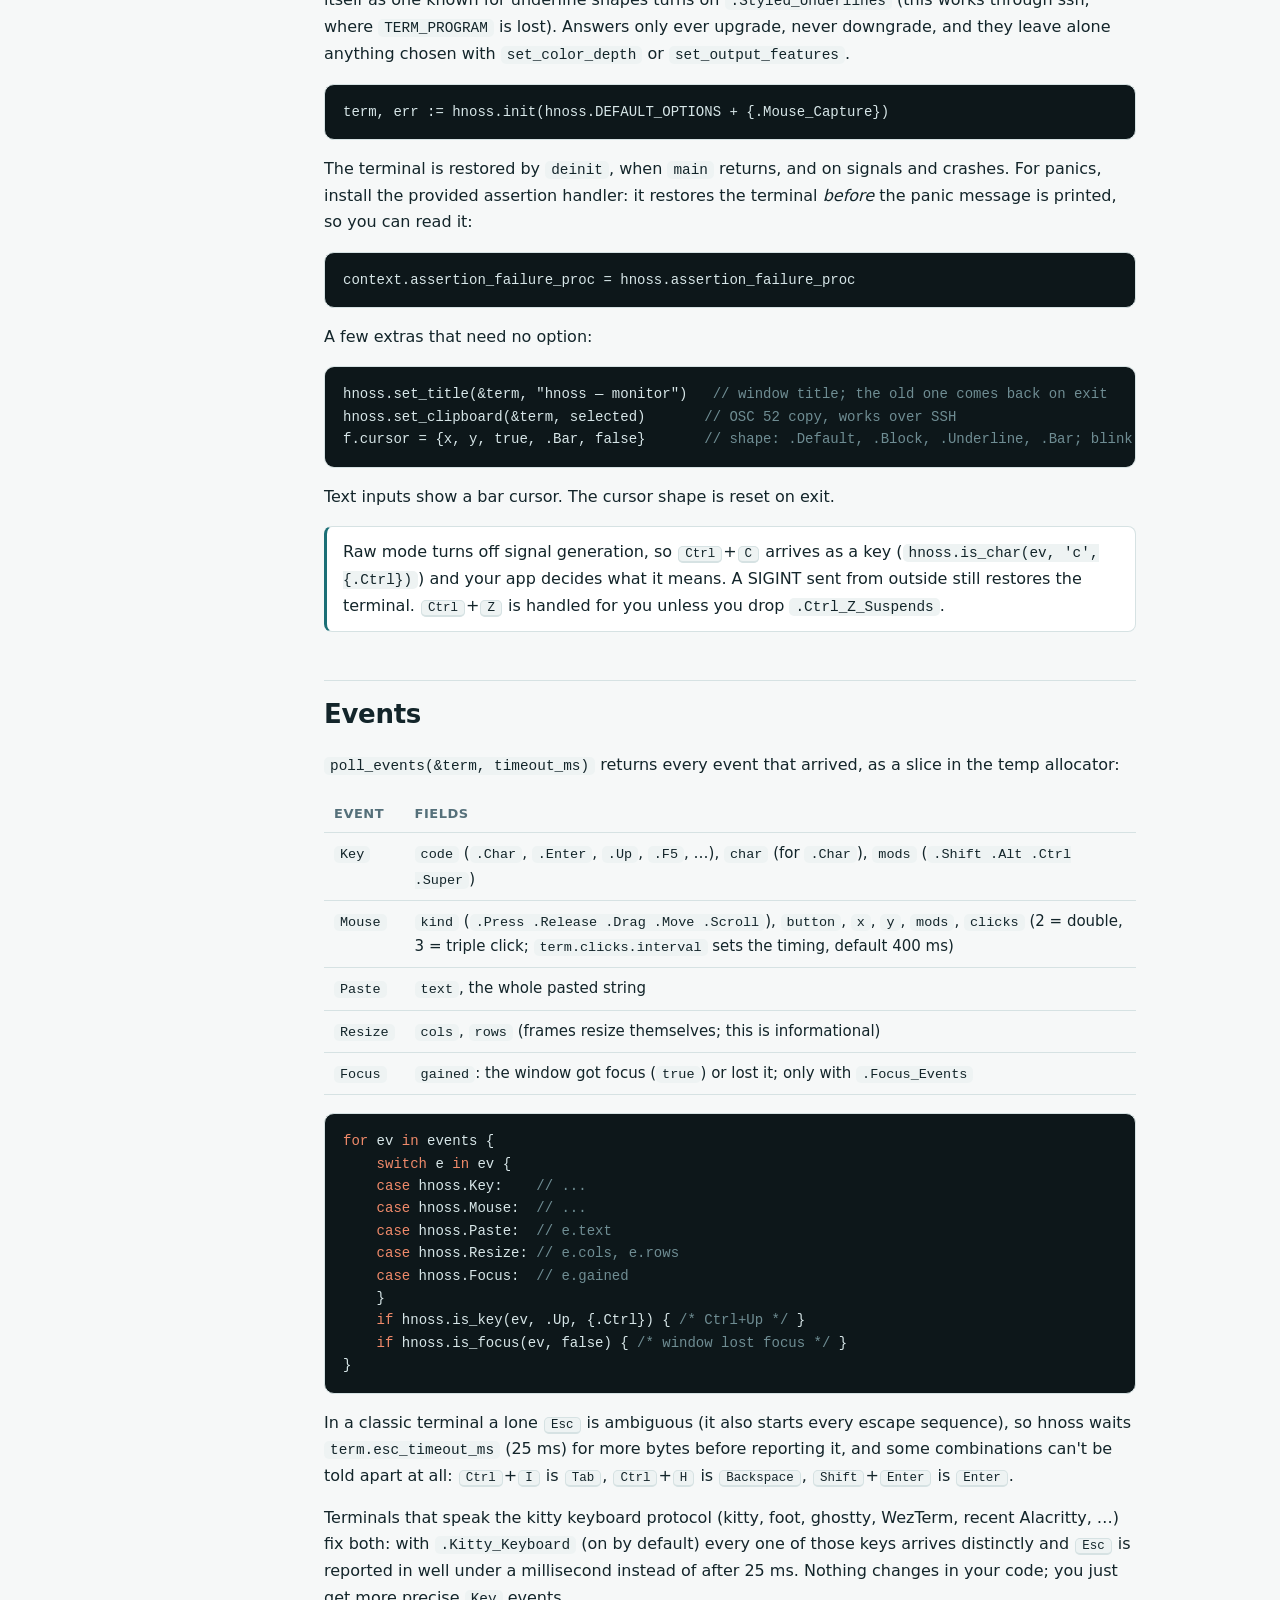
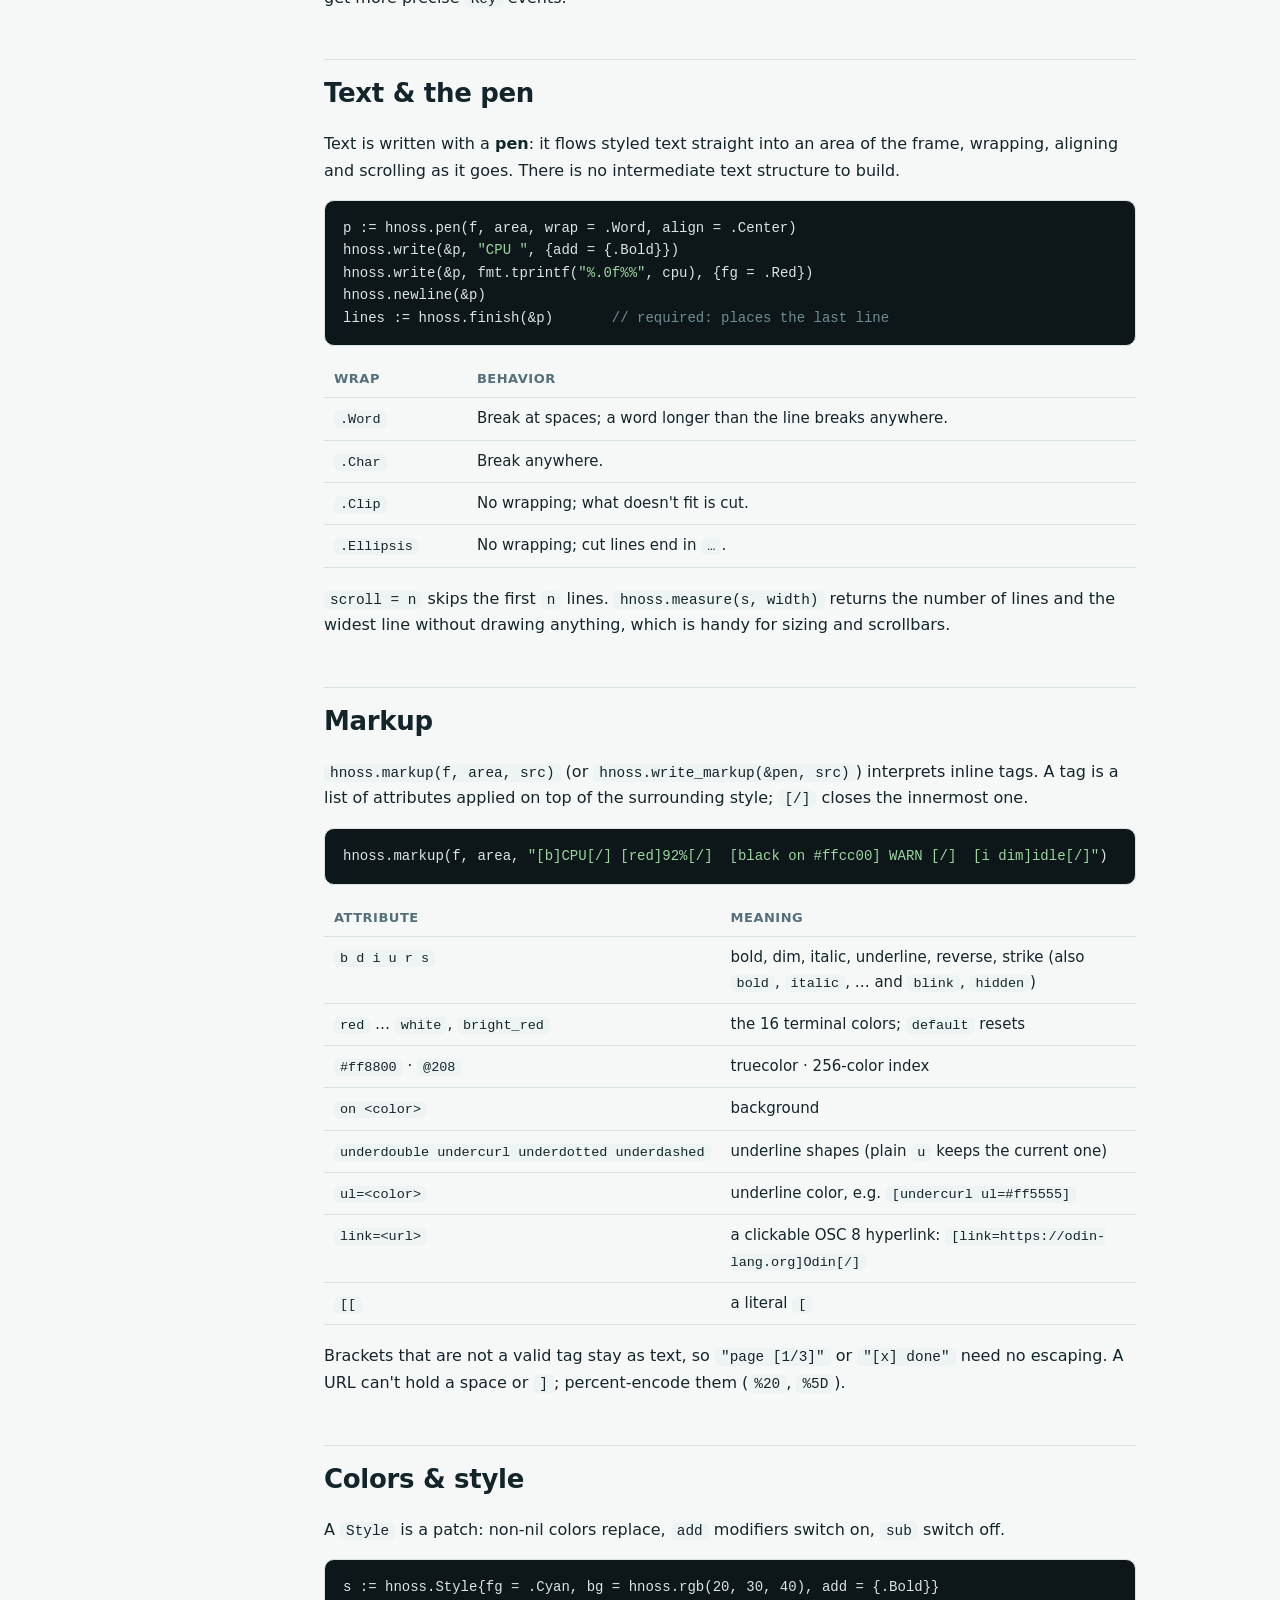
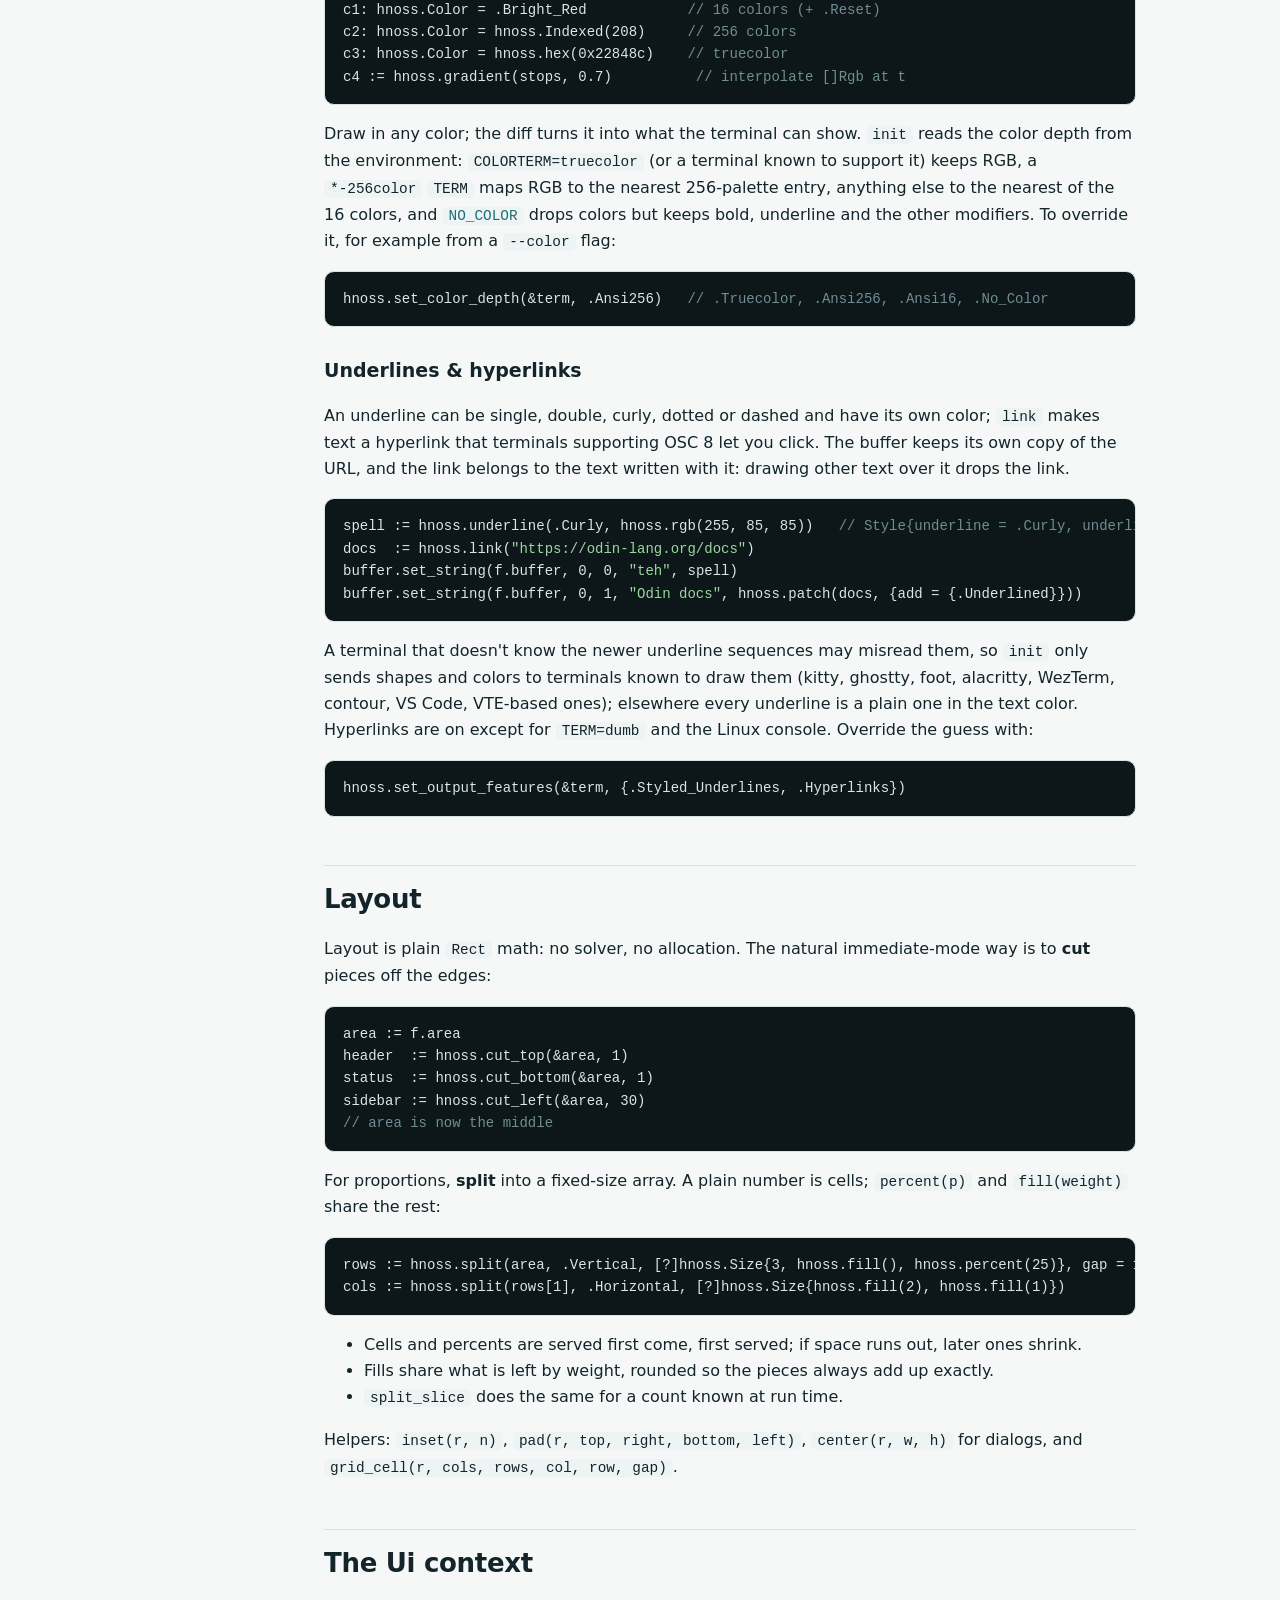
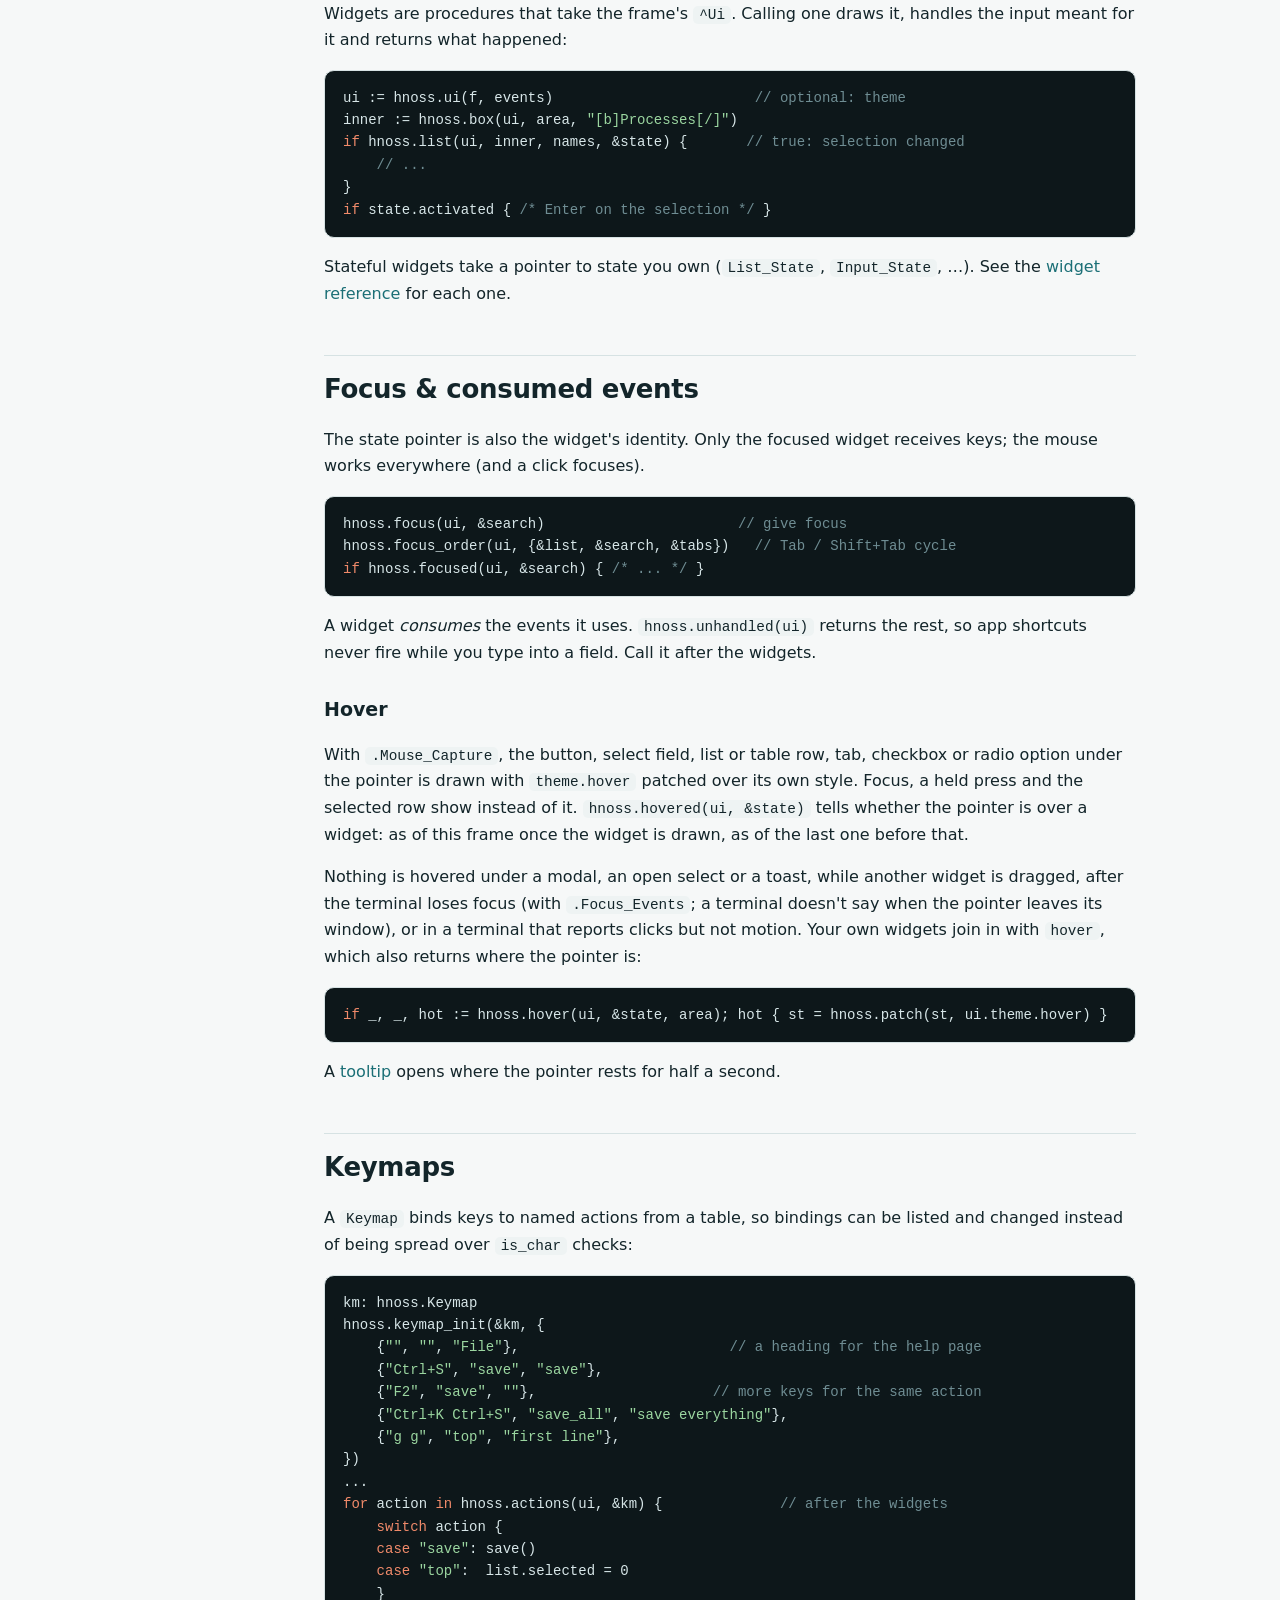
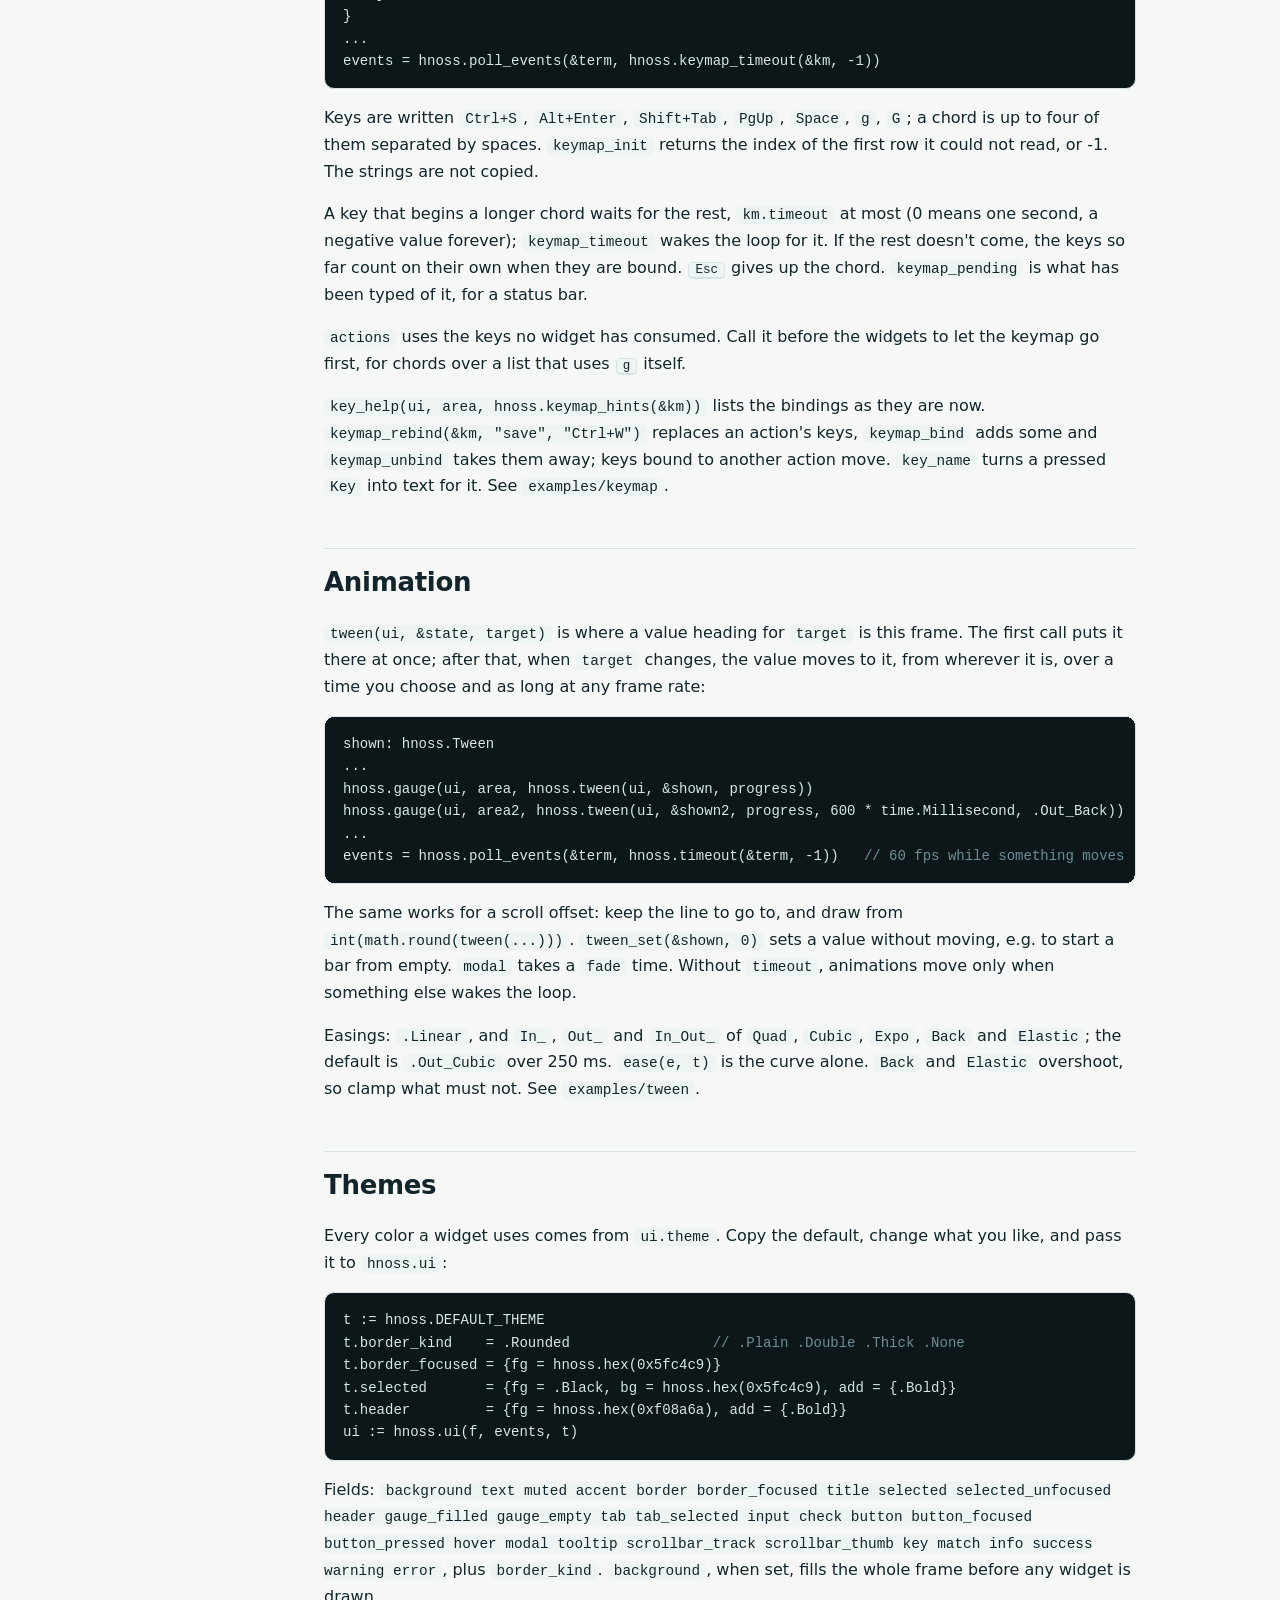
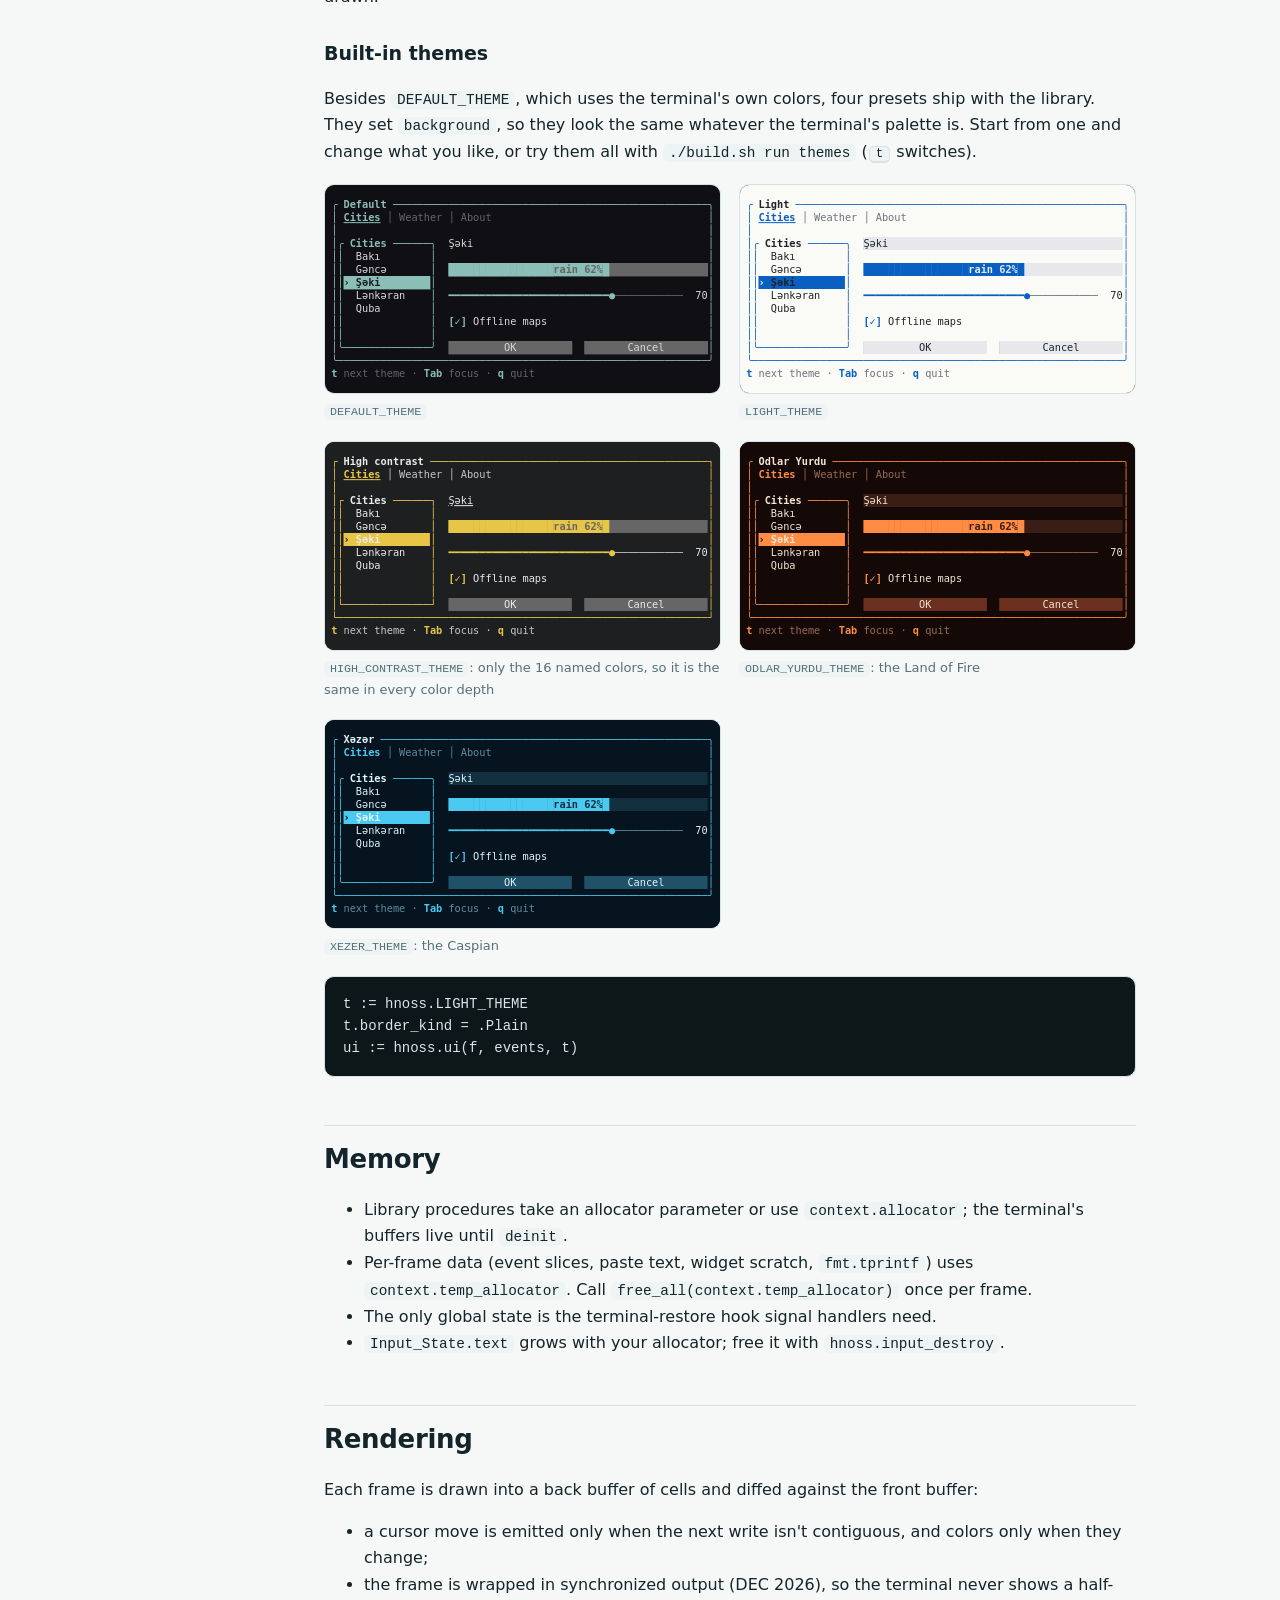
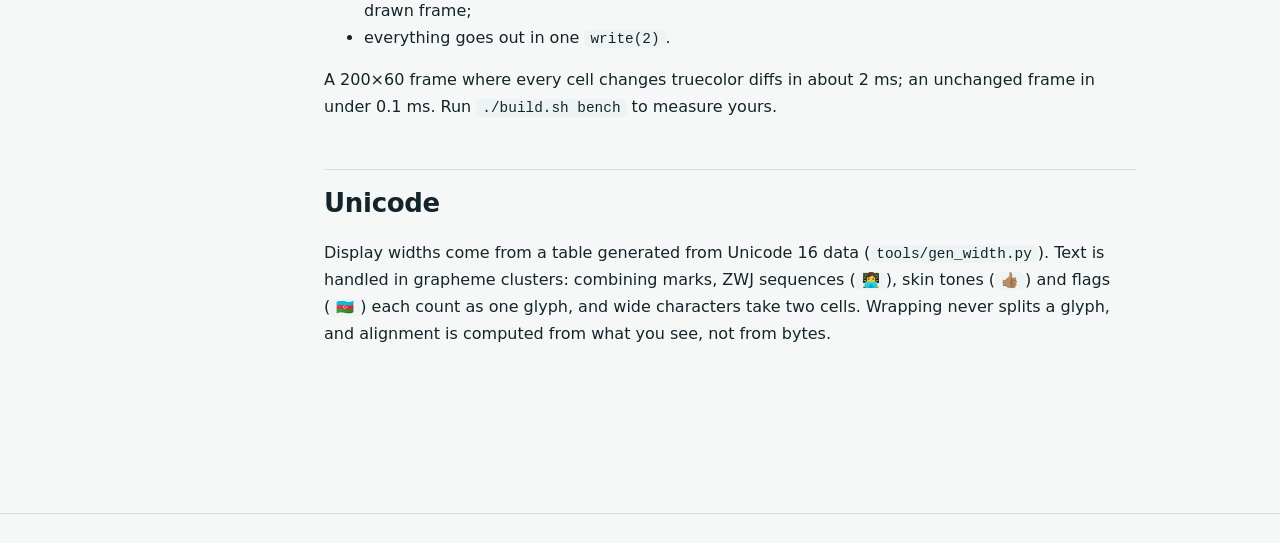
==== commit f782a2a6: "anim: easing, tweens and modal fade-in (#74) * anim: easing functions  * anim: tweens  * widgets: tw" ====
--- a/docs/guide.html
+++ b/docs/guide.html
@@ -36,6 +36,7 @@
 	<a href="#ui">The Ui context</a>
 	<a href="#focus">Focus &amp; consumed events</a>
 	<a href="#keymap">Keymaps</a>
+	<a href="#animation">Animation</a>
 	<a href="#theme">Themes</a>
 	<h4>Under the hood</h4>
 	<a href="#memory">Memory</a>
@@ -260,6 +261,17 @@
 <p><code>actions</code> uses the keys no widget has consumed. Call it before the widgets to let the keymap go first, for chords over a list that uses <kbd>g</kbd> itself.</p>
 <p><code>key_help(ui, area, hnoss.keymap_hints(&amp;km))</code> lists the bindings as they are now. <code>keymap_rebind(&amp;km, "save", "Ctrl+W")</code> replaces an action's keys, <code>keymap_bind</code> adds some and <code>keymap_unbind</code> takes them away; keys bound to another action move. <code>key_name</code> turns a pressed <code>Key</code> into text for it. See <code>examples/keymap</code>.</p>
 
+<h2 id="animation">Animation</h2>
+<p><code>tween(ui, &amp;state, target)</code> is where a value heading for <code>target</code> is this frame. The first call puts it there at once; after that, when <code>target</code> changes, the value moves to it, from wherever it is, over a time you choose and as long at any frame rate:</p>
+<pre><code>shown: hnoss.Tween
+...
+hnoss.gauge(ui, area, hnoss.tween(ui, &amp;shown, progress))
+hnoss.gauge(ui, area2, hnoss.tween(ui, &amp;shown2, progress, 600 * time.Millisecond, .Out_Back))
+...
+events = hnoss.poll_events(&amp;term, hnoss.timeout(&amp;term, -1))   <span class="c">// 60 fps while something moves</span></code></pre>
+<p>The same works for a scroll offset: keep the line to go to, and draw from <code>int(math.round(tween(...)))</code>. <code>tween_set(&amp;shown, 0)</code> sets a value without moving, e.g. to start a bar from empty. <code>modal</code> takes a <code>fade</code> time. Without <code>timeout</code>, animations move only when something else wakes the loop.</p>
+<p>Easings: <code>.Linear</code>, and <code>In_</code>, <code>Out_</code> and <code>In_Out_</code> of <code>Quad</code>, <code>Cubic</code>, <code>Expo</code>, <code>Back</code> and <code>Elastic</code>; the default is <code>.Out_Cubic</code> over 250 ms. <code>ease(e, t)</code> is the curve alone. <code>Back</code> and <code>Elastic</code> overshoot, so clamp what must not. See <code>examples/tween</code>.</p>
+
 <h2 id="theme">Themes</h2>
 <p>Every color a widget uses comes from <code>ui.theme</code>. Copy the default, change what you like, and pass it to <code>hnoss.ui</code>:</p>
 <pre><code>t := hnoss.DEFAULT_THEME
